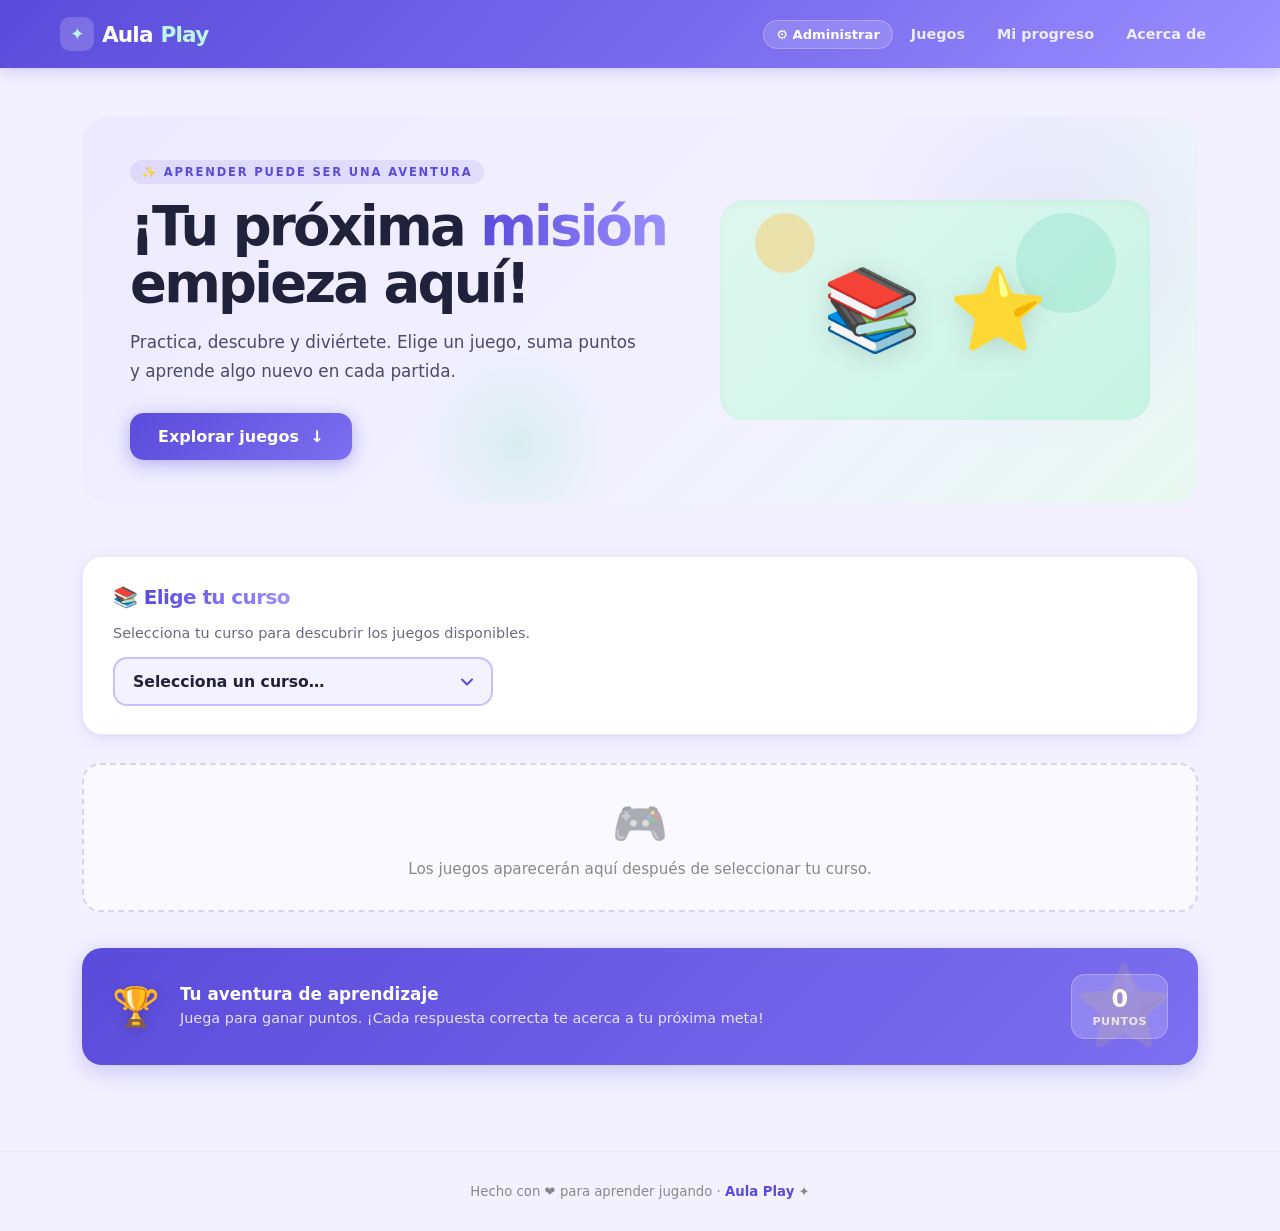
==== index.html @ d0187625 "Completar reemplazo de Kary por Aula en logotipos del encabezado" ====
﻿<!doctype html>
<html lang="es">
<head>
<meta charset="utf-8"><meta name="viewport" content="width=device-width, initial-scale=1">
<title>Aula Play — aprende jugando</title>
<style>
/* ═══════════════════════════════════════════════════════════════
   VARIABLES Y RESET
═══════════════════════════════════════════════════════════════ */
:root {
  /* Paleta principal */
  --site-primary:#5B4BDB;
  --site-primary-dark:#4538b8;
  --site-primary-light:#7c6ff0;
  --site-on-primary:#FFFFFF;
  --site-secondary:#DFF7EF;
  --site-on-secondary:#163C35;
  --site-background:#F3F1FF;
  --site-on-background:#20213A;

  /* Colores de acento por juego */
  --c-math:#FF6B6B;   --c-math-bg:#FFF0F0;
  --c-word:#FF9F43;   --c-word-bg:#FFF4E6;
  --c-memory:#26de81; --c-memory-bg:#EAFFF4;
  --c-trivia:#45AAF2; --c-trivia-bg:#EAF5FF;
  --c-synonym:#FD79A8;--c-synonym-bg:#FFF0F6;
  --c-surprise:#A29BFE;--c-surprise-bg:#F0EEFF;
  --c-match:#0AB5D5;  --c-match-bg:#E6FAFF;
  --c-vf:#FDCB6E;     --c-vf-bg:#FFFBEC;

  /* Tipografías */
  --site-font-body:Inter, ui-sans-serif, system-ui, -apple-system, BlinkMacSystemFont, "Segoe UI", sans-serif;
  --site-font-heading:Inter, ui-sans-serif, system-ui, -apple-system, BlinkMacSystemFont, "Segoe UI", sans-serif;

  /* Escalas (compatibilidad con código existente) */
  --site-heading-scale:1;
  --site-spacing-scale:1;
  --site-radius-scale:1;
  --site-decoration-opacity:1;

  /* Tokens de diseño */
  --radius-card:22px;
  --radius-btn:14px;
  --shadow-card:0 4px 20px rgba(91,75,219,.10), 0 1px 4px rgba(0,0,0,.06);
  --shadow-card-hover:0 12px 36px rgba(91,75,219,.18), 0 2px 8px rgba(0,0,0,.08);
  --transition-fast:.15s ease;
  --transition-med:.25s ease;

  color-scheme:light dark;
}

/* ── Reset mínimo ── */
*, *::before, *::after { box-sizing:border-box; }
body {
  margin:0;
  font-family:var(--site-font-body);
  background:var(--site-background);
  color:var(--site-on-background);
  -webkit-font-smoothing:antialiased;
}
#app {
  background:var(--site-background);
  color:var(--site-on-background);
  min-height:100vh;
}

/* ═══════════════════════════════════════════════════════════════
   HEADER & NAVEGACIÓN
═══════════════════════════════════════════════════════════════ */
header {
  background: linear-gradient(135deg, #5B4BDB 0%, #7c6ff0 60%, #9c8fff 100%);
  color:var(--site-on-primary);
  padding:0 max(22px, calc((100vw - 1160px) / 2));
  display:flex;
  align-items:center;
  justify-content:space-between;
  gap:16px;
  height:68px;
  position:sticky;
  top:0;
  z-index:100;
  box-shadow:0 2px 16px rgba(91,75,219,.28);
}

.logo {
  font-weight:900;
  font-size:1.35rem;
  letter-spacing:-.04em;
  display:flex;
  align-items:center;
  gap:8px;
  text-decoration:none;
  color:inherit;
}
.logo .logo-icon {
  width:34px;
  height:34px;
  background:rgba(255,255,255,.18);
  border-radius:10px;
  display:grid;
  place-items:center;
  font-size:1.1rem;
  flex-shrink:0;
}
.logo span { color:#BDF5E3; }

.nav {
  display:flex;
  align-items:center;
  gap:4px;
  font-size:.9rem;
}
.nav a {
  color:rgba(255,255,255,.85);
  text-decoration:none;
  padding:7px 14px;
  border-radius:20px;
  font-weight:600;
  transition:background var(--transition-fast), color var(--transition-fast);
  white-space:nowrap;
}
.nav a:hover {
  background:rgba(255,255,255,.18);
  color:#fff;
  text-decoration:none;
}
.nav a:first-child {
  background:rgba(255,255,255,.15);
  color:#fff;
  font-size:.82rem;
  padding:6px 12px;
  border:1px solid rgba(255,255,255,.25);
}
.nav a:first-child:hover { background:rgba(255,255,255,.28); }

/* ═══════════════════════════════════════════════════════════════
   MAIN LAYOUT
═══════════════════════════════════════════════════════════════ */
main {
  max-width:1160px;
  margin:0 auto;
  padding:48px 22px 70px;
}

/* ═══════════════════════════════════════════════════════════════
   HERO
═══════════════════════════════════════════════════════════════ */
.hero {
  display:grid;
  grid-template-columns:1.3fr 1fr;
  gap:32px;
  align-items:center;
  margin-bottom:52px;
  background: linear-gradient(135deg, #edeaff 0%, #f3f1ff 60%, #e8f9f1 100%);
  border-radius:28px;
  padding:44px 48px;
  position:relative;
  overflow:hidden;
}
/* Forma decorativa de fondo */
.hero::before {
  content:'';
  position:absolute;
  width:420px; height:420px;
  background:radial-gradient(circle, rgba(91,75,219,.09) 0%, transparent 70%);
  top:-80px; right:-60px;
  border-radius:50%;
  pointer-events:none;
}
.hero::after {
  content:'';
  position:absolute;
  width:200px; height:200px;
  background:radial-gradient(circle, rgba(38,222,129,.12) 0%, transparent 70%);
  bottom:-40px; left:30%;
  border-radius:50%;
  pointer-events:none;
}

.eyebrow {
  display:inline-flex;
  align-items:center;
  gap:6px;
  font-size:.72rem;
  text-transform:uppercase;
  letter-spacing:.16em;
  font-weight:800;
  color:var(--site-primary);
  background:rgba(91,75,219,.1);
  padding:5px 12px;
  border-radius:20px;
  margin-bottom:14px;
}

.hero h1 {
  font-family:var(--site-font-heading);
  font-size:clamp(2rem, 4.5vw, 3.4rem);
  line-height:1.05;
  letter-spacing:-.05em;
  margin:0 0 16px;
  color:var(--site-on-background);
}
.hero h1 em {
  font-style:normal;
  background:linear-gradient(90deg, #5B4BDB, #9c8fff);
  -webkit-background-clip:text;
  -webkit-text-fill-color:transparent;
  background-clip:text;
}

.hero p {
  font-size:1.05rem;
  line-height:1.7;
  max-width:520px;
  color:light-dark(#4a4b68, #c6c6d9);
  margin:0 0 28px;
}

/* Botón hero */
.hero .btn {
  display:inline-flex;
  align-items:center;
  gap:8px;
  padding:14px 28px;
  font-size:1rem;
  border-radius:var(--radius-btn);
  background:linear-gradient(135deg, #5B4BDB, #7c6ff0);
  box-shadow:0 4px 18px rgba(91,75,219,.4);
  transition:transform var(--transition-fast), box-shadow var(--transition-fast);
}
.hero .btn:hover {
  transform:translateY(-2px);
  box-shadow:0 8px 28px rgba(91,75,219,.5);
  filter:none;
}

/* Arte del hero */
.hero-art {
  background:linear-gradient(135deg, #DFF7EF 0%, #c8f5e5 100%);
  color:var(--site-on-secondary);
  border-radius:24px;
  padding:32px;
  min-height:220px;
  display:flex;
  align-items:center;
  justify-content:center;
  position:relative;
  overflow:hidden;
  box-shadow:inset 0 2px 8px rgba(0,0,0,.04);
}
.hero-art .emoji {
  font-size:5rem;
  z-index:1;
  filter:drop-shadow(0 4px 12px rgba(0,0,0,.12));
  animation:float 4s ease-in-out infinite;
}
@keyframes float {
  0%,100% { transform:translateY(0); }
  50%      { transform:translateY(-10px); }
}
.bubble {
  position:absolute;
  width:100px; height:100px;
  border-radius:50%;
  background:#9be5d0;
  opacity:.5;
  right:8%; top:6%;
  animation:pulse 6s ease-in-out infinite;
}
.bubble.two {
  width:60px; height:60px;
  left:8%; bottom:10%;
  background:#f9cb6b;
  animation-delay:2s;
}
@keyframes pulse {
  0%,100% { transform:scale(1); }
  50%      { transform:scale(1.12); }
}

/* ═══════════════════════════════════════════════════════════════
   SECCIÓN DE JUEGOS — CABECERA
═══════════════════════════════════════════════════════════════ */
.section-head {
  display:flex;
  align-items:flex-end;
  justify-content:space-between;
  gap:15px;
  margin:0 0 24px;
}
.section-head h2 {
  font-size:clamp(1.5rem, 3vw, 2rem);
  letter-spacing:-.04em;
  margin:0 0 4px;
  font-weight:900;
}
.section-head p {
  margin:0;
  color:light-dark(#686980, #c6c6d9);
  font-size:.95rem;
}

/* ═══════════════════════════════════════════════════════════════
   GRID DE TARJETAS
═══════════════════════════════════════════════════════════════ */
.cards {
  display:grid;
  grid-template-columns:repeat(4, minmax(0,1fr));
  gap:18px;
}

/* ── Tarjeta base ── */
.game-card {
  background:light-dark(#FFFFFF, #1e1e34);
  border:1.5px solid light-dark(#ede9ff, #2e2e4a);
  border-radius:var(--radius-card);
  padding:22px 20px 20px;
  display:flex;
  flex-direction:column;
  min-height:220px;
  box-shadow:var(--shadow-card);
  transition:transform var(--transition-med), box-shadow var(--transition-med), border-color var(--transition-med);
  position:relative;
  overflow:hidden;
  animation:fadeUp .4s ease both;
}
.game-card::before {
  content:'';
  position:absolute;
  top:0; left:0; right:0;
  height:4px;
  border-radius:var(--radius-card) var(--radius-card) 0 0;
  background:var(--card-accent, #5B4BDB);
  opacity:.7;
}
.game-card:hover {
  transform:translateY(-5px);
  box-shadow:var(--shadow-card-hover);
  border-color:light-dark(#c8bfff, #4a4070);
}

/* Colores de acento por juego */
[data-game-id="math"]    { --card-accent:var(--c-math); }
[data-game-id="word"]    { --card-accent:var(--c-word); }
[data-game-id="memory"]  { --card-accent:var(--c-memory); }
[data-game-id="trivia"]  { --card-accent:var(--c-trivia); }
[data-game-id="synonym"] { --card-accent:var(--c-synonym); }
[data-game-id="surprise"]{ --card-accent:var(--c-surprise); }
[data-game-id="match"]   { --card-accent:var(--c-match); }
[data-game-id="vf"]      { --card-accent:var(--c-vf); }

@keyframes fadeUp {
  from { opacity:0; transform:translateY(16px); }
  to   { opacity:1; transform:translateY(0); }
}
/* Escalonar la entrada */
.game-card:nth-child(1) { animation-delay:.05s; }
.game-card:nth-child(2) { animation-delay:.10s; }
.game-card:nth-child(3) { animation-delay:.15s; }
.game-card:nth-child(4) { animation-delay:.20s; }
.game-card:nth-child(5) { animation-delay:.25s; }
.game-card:nth-child(6) { animation-delay:.30s; }
.game-card:nth-child(7) { animation-delay:.35s; }
.game-card:nth-child(8) { animation-delay:.40s; }

/* ── Icono ── */
.game-icon {
  height:56px;
  width:56px;
  border-radius:16px;
  display:grid;
  place-items:center;
  font-size:1.8rem;
  margin-bottom:14px;
  flex-shrink:0;
  box-shadow:0 2px 8px rgba(0,0,0,.08);
}
/* Colores de fondo de iconos (compatibilidad) */
.purple  { background:#E9E5FF; }
.yellow  { background:#FFF0C8; }
.green   { background:#D9F7E9; }
.blue    { background:#DCEEFF; }
.pink    { background:#FFE1EC; }

/* ── Textos de tarjeta ── */
.game-card h3 {
  margin:0 0 8px;
  font-size:1.05rem;
  font-weight:800;
  line-height:1.2;
}
.game-card p {
  margin:0 0 18px;
  color:light-dark(#686980, #c6c6d9);
  font-size:.88rem;
  line-height:1.55;
  flex:1;
}

/* ═══════════════════════════════════════════════════════════════
   BOTONES
═══════════════════════════════════════════════════════════════ */
.btn {
  border:0;
  border-radius:var(--radius-btn);
  padding:11px 18px;
  background:var(--site-primary);
  color:#fff;
  font-weight:800;
  font-size:.88rem;
  cursor:pointer;
  font-family:inherit;
  transition:transform var(--transition-fast), box-shadow var(--transition-fast), filter var(--transition-fast);
  display:inline-flex;
  align-items:center;
  justify-content:center;
  gap:6px;
}
.btn:hover {
  filter:brightness(1.1);
  transform:translateY(-1px);
  box-shadow:0 4px 14px rgba(91,75,219,.35);
}
.btn:active {
  transform:translateY(0);
  box-shadow:none;
}
.btn.secondary {
  background:light-dark(#EFEDFF, #39364f);
  color:light-dark(#5142c8, #ddd8ff);
  box-shadow:none;
}
.btn.secondary:hover {
  background:light-dark(#e4e0ff, #44415e);
  box-shadow:0 2px 8px rgba(91,75,219,.15);
}

/* ═══════════════════════════════════════════════════════════════
   SECCIÓN DE PROGRESO
═══════════════════════════════════════════════════════════════ */
.progress {
  margin-top:36px;
  background:linear-gradient(135deg, #5B4BDB 0%, #7c6ff0 100%);
  border-radius:20px;
  padding:26px 30px;
  display:flex;
  align-items:center;
  gap:20px;
  box-shadow:0 6px 24px rgba(91,75,219,.28);
  color:#fff;
  position:relative;
  overflow:hidden;
}
.progress::after {
  content:'⭐';
  position:absolute;
  right:24px;
  font-size:5rem;
  opacity:.12;
  pointer-events:none;
  top:50%;
  transform:translateY(-50%);
}
.progress-icon {
  font-size:2.4rem;
  flex-shrink:0;
  filter:drop-shadow(0 2px 6px rgba(0,0,0,.15));
}
.progress-copy { flex:1; }
.progress h3 {
  margin:0 0 4px;
  font-size:1.05rem;
  font-weight:800;
  color:#fff;
}
.progress p {
  margin:0;
  color:rgba(255,255,255,.82);
  font-size:.9rem;
  line-height:1.5;
}
.points {
  font-weight:900;
  color:#fff;
  font-size:1.5rem;
  white-space:nowrap;
  background:rgba(255,255,255,.18);
  padding:10px 20px;
  border-radius:14px;
  border:1.5px solid rgba(255,255,255,.25);
  display:flex;
  flex-direction:column;
  align-items:center;
  gap:2px;
}
.points::after {
  content:'puntos';
  font-size:.7rem;
  font-weight:700;
  opacity:.8;
  letter-spacing:.04em;
  text-transform:uppercase;
}

/* ═══════════════════════════════════════════════════════════════
   FOOTER
═══════════════════════════════════════════════════════════════ */
footer {
  text-align:center;
  padding:32px 22px;
  color:light-dark(#888, #b6b6ca);
  font-size:.83rem;
  border-top:1px solid light-dark(#e8e5f5, #2a2a40);
  margin-top:16px;
}
footer strong {
  color:var(--site-primary);
  font-weight:800;
}

/* ═══════════════════════════════════════════════════════════════
   MODAL (sin cambios funcionales — solo ajustes visuales)
═══════════════════════════════════════════════════════════════ */
.modal {
  position:fixed;
  inset:0;
  background:rgba(23,21,44,.7);
  backdrop-filter:blur(4px);
  -webkit-backdrop-filter:blur(4px);
  display:none;
  align-items:center;
  justify-content:center;
  padding:16px;
  z-index:200;
}
.modal.open { display:flex; }

.dialog {
  background:light-dark(#fff, #1e1e34);
  color:var(--site-on-background);
  width:min(580px, 100%);
  max-height:92vh;
  overflow:auto;
  border-radius:26px;
  padding:28px;
  box-shadow:0 24px 80px rgba(0,0,0,.22);
  animation:modalIn .22s ease both;
}
@keyframes modalIn {
  from { opacity:0; transform:scale(.96) translateY(12px); }
  to   { opacity:1; transform:scale(1) translateY(0); }
}
.dialog-top {
  display:flex;
  align-items:center;
  justify-content:space-between;
  gap:12px;
  margin-bottom:4px;
}
.dialog h2 { margin:0; font-size:1.45rem; font-weight:900; }
.close {
  border:0;
  background:light-dark(#f0eff8, #38384e);
  color:inherit;
  border-radius:50%;
  width:38px; height:38px;
  font-size:1.1rem;
  cursor:pointer;
  display:grid;
  place-items:center;
  flex-shrink:0;
  transition:background var(--transition-fast);
}
.close:hover { background:light-dark(#e4e0ff, #4a4466); }

/* ── Elementos de juego dentro del modal (sin cambios funcionales) ── */
.question {
  font-size:1.15rem;
  font-weight:800;
  margin:20px 0 16px;
  line-height:1.45;
}
.answers {
  display:grid;
  grid-template-columns:1fr 1fr;
  gap:10px;
}
.answer {
  padding:14px;
  border:2px solid light-dark(#e6e4f2, #44445d);
  background:light-dark(#faf9ff, #2b2b42);
  color:inherit;
  border-radius:13px;
  cursor:pointer;
  font:inherit;
  font-weight:700;
  transition:border-color var(--transition-fast), background var(--transition-fast);
}
.answer:hover      { border-color:#7567e8; background:light-dark(#f0eeff, #323060); }
.answer.correct    { border-color:#2baf7b; background:#dcf8ec; color:#1a5e3e; }
.answer.wrong      { border-color:#df6879; background:#ffebef; color:#8b1a2a; }
.feedback          { min-height:28px; margin:14px 0; font-weight:800; }
.quiz-footer       { display:flex; align-items:center; justify-content:space-between; gap:12px; }
.memory-grid       { display:grid; grid-template-columns:repeat(4,1fr); gap:9px; margin-top:18px; }
.memory-tile       { min-height:70px; border:0; border-radius:13px; background:#e9e5ff; font-size:1.8rem; cursor:pointer; transition:transform var(--transition-fast); }
.memory-tile:hover { transform:scale(1.04); }
.memory-tile.matched { background:#d9f7e9; cursor:default; }
.word-input        { width:100%; padding:13px; border:2px solid light-dark(#e6e4f2, #44445d); border-radius:12px; font:inherit; background:light-dark(#fff, #303047); color:inherit; margin-bottom:12px; }
.small             { font-size:.84rem; color:light-dark(#77788e, #c6c6d9); }

/* ═══════════════════════════════════════════════════════════════
   RESPONSIVE
═══════════════════════════════════════════════════════════════ */
@media(max-width:1024px) {
  .cards { grid-template-columns:repeat(3, minmax(0,1fr)); }
}
@media(max-width:760px) {
  .hero { grid-template-columns:1fr; padding:32px 28px; gap:24px; }
  .hero::before, .hero::after { display:none; }
  .hero-art { min-height:160px; }
  .hero-art .emoji { font-size:3.8rem; }
  .cards { grid-template-columns:repeat(2, minmax(0,1fr)); gap:14px; }
  .nav { gap:2px; }
  .progress { align-items:flex-start; flex-wrap:wrap; }
  .points { width:100%; text-align:center; }
}
@media(max-width:540px) {
  main { padding:28px 16px 50px; }
  header { height:58px; }
  .hero { padding:24px 20px; border-radius:20px; }
  .hero h1 { font-size:1.7rem; }
  .cards { grid-template-columns:1fr 1fr; gap:12px; }
  .game-card { min-height:200px; padding:18px 16px 16px; }
  .nav a:nth-child(2) { display:none; }
  .progress { padding:20px; }
}
@media(max-width:360px) {
  .cards { grid-template-columns:1fr; }
  .memory-tile { min-height:58px; }
}

/* ═══════════════════════════════════════════════════════════════
   MODO OSCURO
═══════════════════════════════════════════════════════════════ */
@media(prefers-color-scheme:dark) {
  :root { --site-background:#131325; --site-on-background:#e8e8f5; }
  body  { background:#131325; }
  .hero { background:linear-gradient(135deg, #1e1b3a 0%, #1a1a30 60%, #141f28 100%); }
  .hero-art { background:linear-gradient(135deg, #1a3a2e 0%, #122a22 100%); color:#e3fff5; }
  .bubble   { background:#357c69; }
  .bubble.two { background:#98762c; }
  .progress { background:linear-gradient(135deg, #4538b8 0%, #5B4BDB 100%); }
  .game-card { background:#1e1e34; border-color:#2a2a44; }
  .nav a:first-child { border-color:rgba(255,255,255,.2); }
}

/* ═══════════════════════════════════════════════════════════════
   MEMORIA CONCEPTUAL (sin cambios funcionales)
═══════════════════════════════════════════════════════════════ */
.concept-grid{display:grid;grid-template-columns:repeat(auto-fill,minmax(140px,1fr));gap:10px;margin-top:14px}
.concept-tile{min-height:80px;border:2px solid light-dark(#e6e4f2,#44445d);border-radius:13px;background:light-dark(#f4f2ff,#2b2b42);color:inherit;cursor:pointer;font:inherit;font-size:.82rem;font-weight:700;line-height:1.35;padding:10px;display:flex;align-items:center;justify-content:center;text-align:center;transition:border-color .15s,background .15s;word-break:break-word}
.concept-tile:hover:not(:disabled){border-color:#7567e8;background:light-dark(#eceaff,#34345a)}
.concept-tile.face-down{background:light-dark(#5B4BDB,#4438c2);color:#fff;border-color:transparent;font-size:1.4rem}
.concept-tile.selected{border-color:#5B4BDB;background:light-dark(#e9e5ff,#3c3775)}
.concept-tile.matched{border-color:#2baf7b;background:light-dark(#dcf8ec,#1a4535);cursor:default;opacity:.85}
.concept-tile.wrong-flash{border-color:#df6879;background:light-dark(#ffebef,#4a1e26)}
.concept-meta{display:flex;justify-content:space-between;align-items:center;gap:12px;margin-bottom:10px;flex-wrap:wrap}
.concept-meta .small{margin:0}

/* ═══════════════════════════════════════════════════════════════
   MATCH: IMAGEN Y CONCEPTO (sin cambios funcionales)
═══════════════════════════════════════════════════════════════ */
.match-layout{display:grid;grid-template-columns:1fr 1fr;gap:14px;margin-top:12px}
.match-col-title{font-size:.78rem;text-transform:uppercase;letter-spacing:.1em;font-weight:800;color:#6758d9;margin:0 0 8px}
.match-col{display:flex;flex-direction:column;gap:10px}
.match-img-btn{border:2px solid light-dark(#e6e4f2,#44445d);border-radius:13px;background:light-dark(#faf9ff,#2b2b42);cursor:pointer;padding:6px;overflow:hidden;transition:border-color .15s,box-shadow .15s;position:relative}
.match-img-btn img{width:100%;height:110px;object-fit:cover;border-radius:8px;display:block}
.match-img-btn:hover:not(:disabled){border-color:#7567e8;box-shadow:0 0 0 3px #7567e822}
.match-img-btn.mi-selected{border-color:#5B4BDB;box-shadow:0 0 0 3px #5B4BDB33;background:light-dark(#ebe8ff,#2e2a50)}
.match-img-btn.mi-matched{border-color:#2baf7b;background:light-dark(#dcf8ec,#1a4535);cursor:default}
.match-img-btn.mi-wrong{border-color:#df6879;background:light-dark(#ffebef,#4a1e26)}
.match-img-btn .match-img-label{font-size:.72rem;font-weight:700;text-align:center;padding:4px 2px 2px;color:light-dark(#5142c8,#ddd8ff);display:none}
.match-img-btn.mi-matched .match-img-label{display:block;color:#1a7a4a}
.match-concept-btn{border:2px solid light-dark(#e6e4f2,#44445d);border-radius:13px;background:light-dark(#faf9ff,#2b2b42);color:inherit;cursor:pointer;padding:12px 14px;font:inherit;font-size:.88rem;font-weight:700;line-height:1.4;text-align:left;word-break:break-word;transition:border-color .15s,box-shadow .15s;min-height:54px}
.match-concept-btn:hover:not(:disabled){border-color:#7567e8;box-shadow:0 0 0 3px #7567e822}
.match-concept-btn.mc-selected{border-color:#5B4BDB;box-shadow:0 0 0 3px #5B4BDB33;background:light-dark(#ebe8ff,#2e2a50)}
.match-concept-btn.mc-matched{border-color:#2baf7b;background:light-dark(#dcf8ec,#1a4535);cursor:default;color:light-dark(#1a7a4a,#6effc8)}
.match-concept-btn.mc-wrong{border-color:#df6879;background:light-dark(#ffebef,#4a1e26)}
.match-img-error{width:100%;height:110px;border-radius:8px;background:light-dark(#f0eff8,#38384e);display:flex;align-items:center;justify-content:center;font-size:.8rem;color:light-dark(#77788e,#c6c6d9);text-align:center;padding:8px}
@media(max-width:480px){.match-layout{grid-template-columns:1fr}.match-img-btn img,.match-img-error{height:90px}}

/* ═══════════════════════════════════════════════════════════════
   SELECTOR DE CURSO + VISIBILIDAD DE JUEGOS
═══════════════════════════════════════════════════════════════ */

/* El área de juegos empieza oculta */
#games-area {
  display:none;
}
#games-area.visible {
  display:grid;
  animation:fadeUp .35s ease both;
}

/* Bloque del selector de curso */
.course-selector-wrap {
  background:light-dark(#fff, #1e1e34);
  border:1.5px solid light-dark(#ede9ff, #2e2e4a);
  border-radius:20px;
  padding:28px 30px;
  margin-bottom:28px;
  box-shadow:var(--shadow-card);
  display:flex;
  flex-direction:column;
  gap:16px;
}
.course-selector-label {
  font-size:1.25rem;
  font-weight:900;
  letter-spacing:-.03em;
  color:var(--site-on-background);
  margin:0;
}
.course-selector-label span {
  display:inline-block;
  background:linear-gradient(90deg, #5B4BDB, #9c8fff);
  -webkit-background-clip:text;
  -webkit-text-fill-color:transparent;
  background-clip:text;
}
.course-selector-hint {
  font-size:.9rem;
  color:light-dark(#686980, #c6c6d9);
  margin:0;
}

/* El combobox */
.course-select {
  appearance:none;
  -webkit-appearance:none;
  width:100%;
  max-width:380px;
  padding:13px 44px 13px 18px;
  font:inherit;
  font-size:.98rem;
  font-weight:700;
  color:var(--site-on-background);
  background:light-dark(#f4f2ff, #2b2b42)
    url("data:image/svg+xml,%3Csvg xmlns='http://www.w3.org/2000/svg' width='20' height='20' viewBox='0 0 24 24' fill='none' stroke='%235B4BDB' stroke-width='2.5' stroke-linecap='round' stroke-linejoin='round'%3E%3Cpolyline points='6 9 12 15 18 9'/%3E%3C/svg%3E")
    no-repeat right 14px center;
  border:2px solid light-dark(#c8bfff, #44445d);
  border-radius:14px;
  cursor:pointer;
  transition:border-color .15s, box-shadow .15s;
  outline:none;
}
.course-select:hover {
  border-color:#7c6ff0;
}
.course-select:focus {
  border-color:#5B4BDB;
  box-shadow:0 0 0 3px rgba(91,75,219,.18);
}

/* Placeholder "sin curso" */
#games-placeholder {
  text-align:center;
  padding:32px 20px;
  color:light-dark(#888, #888);
  font-size:.95rem;
  border:2px dashed light-dark(#d8d4f0, #3a3a5a);
  border-radius:18px;
  background:light-dark(#faf9ff, #1a1a2e);
}
#games-placeholder .ph-icon {
  font-size:2.8rem;
  display:block;
  margin-bottom:10px;
  opacity:.5;
}

@media(max-width:540px) {
  .course-selector-wrap { padding:20px 18px; }
  .course-select { max-width:100%; font-size:.93rem; }
}
.vf-course-grid{display:grid;grid-template-columns:repeat(auto-fill,minmax(160px,1fr));gap:10px;margin-top:14px}
.vf-course-btn{border:2px solid light-dark(#e6e4f2,#44445d);border-radius:13px;background:light-dark(#faf9ff,#2b2b42);color:inherit;cursor:pointer;padding:14px 10px;font:inherit;font-size:.88rem;font-weight:700;text-align:center;transition:border-color .15s,background .15s}
.vf-course-btn:hover{border-color:#7567e8;background:light-dark(#eceaff,#34345a)}
.vf-course-num{font-size:1.5rem;display:block;margin-bottom:4px}
.vf-afirmacion{font-size:1.1rem;font-weight:800;margin:18px 0 20px;line-height:1.45;padding:16px;background:light-dark(#f4f2ff,#2b2b42);border-radius:13px;border-left:4px solid #5B4BDB}
.vf-btns{display:grid;grid-template-columns:1fr 1fr;gap:12px;margin-bottom:4px}
.vf-btn{padding:16px;border:2px solid transparent;border-radius:13px;cursor:pointer;font:inherit;font-size:1rem;font-weight:800;transition:all .15s}
.vf-btn-v{background:light-dark(#d9f7e9,#1a4535);color:light-dark(#1a7a4a,#6effc8);border-color:light-dark(#9be5c8,#2baf7b)}
.vf-btn-v:hover:not(:disabled){background:#2baf7b;color:#fff;border-color:#2baf7b}
.vf-btn-f{background:light-dark(#ffebef,#4a1e26);color:light-dark(#a5334d,#ff8fa3);border-color:light-dark(#f5c2cc,#df6879)}
.vf-btn-f:hover:not(:disabled){background:#df6879;color:#fff;border-color:#df6879}
.vf-btn.vf-chosen-correct{background:#2baf7b;color:#fff;border-color:#2baf7b}
.vf-btn.vf-chosen-wrong{background:#df6879;color:#fff;border-color:#df6879}
.vf-btn.vf-show-correct{background:#2baf7b;color:#fff;border-color:#2baf7b;opacity:.7}
.vf-explain{margin-top:10px;padding:12px 14px;background:light-dark(#f4f2ff,#2b2b42);border-radius:11px;font-size:.88rem;line-height:1.5;display:none}
.vf-meta{display:flex;justify-content:space-between;align-items:center;flex-wrap:wrap;gap:8px;margin-bottom:12px}
.vf-result-row{display:flex;justify-content:space-between;padding:8px 0;border-bottom:1px solid light-dark(#e6e4f2,#44445d);font-size:.93rem}
.vf-result-row:last-child{border-bottom:none;font-weight:800}
@media(max-width:400px){.vf-course-grid{grid-template-columns:1fr 1fr}.vf-btns{grid-template-columns:1fr}}
</style>
</head>
<body><div id="app">
<header>
  <a class="logo" href="#">
    <span class="logo-icon">✦</span>
    Aula<span>Play</span>
  </a>
  <nav class="nav">
    <a href="admin.html">⚙️ Administrar</a>
    <a href="#juegos">Juegos</a>
    <a href="#progreso">Mi progreso</a>
    <a href="#acerca">Acerca de</a>
  </nav>
</header>
<main>
<section class="hero">
  <div>
    <div class="eyebrow">✨ Aprender puede ser una aventura</div>
    <h1>¡Tu próxima <em>misión</em><br>empieza aquí!</h1>
    <p>Practica, descubre y diviértete. Elige un juego, suma puntos y aprende algo nuevo en cada partida.</p>
    <a href="#juegos"><button class="btn">Explorar juegos &nbsp;↓</button></a>
  </div>
  <div class="hero-art" aria-label="Ilustración de una estrella y un libro">
    <div class="bubble"></div>
    <div class="bubble two"></div>
    <div class="emoji">📚 ⭐</div>
  </div>
</section>
<section id="juegos">
  <!-- ── Selector de curso ── -->
  <div class="course-selector-wrap">
    <p class="course-selector-label">📚 <span>Elige tu curso</span></p>
    <p class="course-selector-hint">Selecciona tu curso para descubrir los juegos disponibles.</p>
    <select class="course-select" id="courseSelect"
            aria-label="Selecciona tu curso"
            onchange="selectCourse(this.value, this.options[this.selectedIndex].text)">
      <option value="">Selecciona un curso…</option>
      <option value="1">1.º básico</option>
      <option value="2">2.º básico</option>
      <option value="3">3.º básico</option>
      <option value="4">4.º básico</option>
      <option value="5">5.º básico</option>
      <option value="6">6.º básico</option>
      <option value="7">7.º básico</option>
      <option value="8">8.º básico</option>
    </select>
  </div>

  <!-- ── Cabecera dinámica (oculta hasta seleccionar) ── -->
  <div class="section-head" id="games-section-head" style="display:none">
    <div>
      <h2 id="games-title">🎮 Elige tu juego</h2>
      <p id="games-subtitle">Pequeños retos para grandes ideas.</p>
    </div>
  </div>

  <!-- ── Placeholder visible antes de seleccionar ── -->
  <div id="games-placeholder" aria-live="polite">
    <span class="ph-icon">🎮</span>
    Los juegos aparecerán aquí después de seleccionar tu curso.
  </div>

  <!-- ── Grid de juegos (oculto hasta seleccionar) ── -->
  <div class="cards" id="games-area">
<article class="game-card" data-game-id="math"><div class="game-icon purple">➗</div><h3>Reto matemático</h3><p>Resuelve operaciones y pon a prueba tu rapidez mental.</p><button class="btn" onclick="startMath()">Jugar ahora</button></article>
<article class="game-card" data-game-id="word"><div class="game-icon yellow">🔤</div><h3>Palabra misteriosa</h3><p>Descubre la palabra usando una pista. ¡Cada letra cuenta!</p><button class="btn" onclick="startWord()">Jugar ahora</button></article>
<article class="game-card" data-game-id="memory"><div class="game-icon green">🧠</div><h3>Memoria Conceptual</h3><p>Asocia cada concepto con su respuesta y entrena tu memoria.</p><button class="btn" onclick="startMemory()">Jugar ahora</button></article>
<article class="game-card" data-game-id="trivia"><div class="game-icon blue">🌎</div><h3>Alternativas</h3><p>Elige la respuesta correcta entre cuatro opciones. ¡Pon a prueba tu conocimiento!</p><button class="btn" onclick="startTrivia()">Jugar ahora</button></article>
<article class="game-card" data-game-id="synonym"><div class="game-icon pink">📖</div><h3>Sinónimos exprés</h3><p>Amplía tu vocabulario eligiendo palabras con significado parecido.</p><button class="btn" onclick="startSynonym()">Jugar ahora</button></article>
<article class="game-card" data-game-id="surprise"><div class="game-icon purple">🎯</div><h3>Desafío sorpresa</h3><p>Una pregunta al azar para comprobar lo que sabes.</p><button class="btn" onclick="startSurprise()">¡Sorpréndeme!</button></article>
<article class="game-card" data-game-id="match"><div class="game-icon blue">🖼️</div><h3>Match: Imagen y concepto</h3><p>Relaciona cada imagen con su concepto. ¡Pon a prueba tu memoria visual!</p><button class="btn" onclick="startMatch()">Jugar ahora</button></article>
<article class="game-card" data-game-id="vf"><div class="game-icon yellow">✅</div><h3>Verdadero o falso</h3><p>Lee una afirmación y decide si es verdadera o falsa. ¡Elige tu curso!</p><button class="btn" onclick="startVF()">Jugar ahora</button></article>
</div></section>
<section class="progress" id="progreso">
  <div class="progress-icon">🏆</div>
  <div class="progress-copy">
    <h3>Tu aventura de aprendizaje</h3>
    <p>Juega para ganar puntos. ¡Cada respuesta correcta te acerca a tu próxima meta!</p>
  </div>
  <div class="points"><span id="score">0</span></div>
</section>
</main>
<footer id="acerca">
  Hecho con ❤️ para aprender jugando · <strong>Aula Play</strong> ✦
</footer>
</div>
<div class="modal" id="modal" role="dialog" aria-modal="true" aria-labelledby="modalTitle"><div class="dialog"><div class="dialog-top"><h2 id="modalTitle">¡Vamos a jugar!</h2><button class="close" onclick="closeGame()" aria-label="Cerrar">×</button></div><div id="gameContent"></div></div></div>
<script>
let points=0, current=null, questionIndex=0, correctCount=0, wordSecret='', wordHint='';
const $=id=>document.getElementById(id);
function show(title,html){$('modalTitle').textContent=title;$('gameContent').innerHTML=html;$('modal').classList.add('open')}
function closeGame(){$('modal').classList.remove('open')}
$('modal').addEventListener('click',e=>{if(e.target===$('modal'))closeGame()});document.addEventListener('keydown',e=>{if(e.key==='Escape')closeGame()});
function addPoints(n){points+=n;$('score').textContent=points}
function startMath(){current='math';questionIndex=0;correctCount=0;nextMath()}
function nextMath(){let a,b,op,ans;const level=Math.floor(questionIndex/3);op=['+','−','×'][Math.min(2,level)];if(op==='+'){a=rand(2,30);b=rand(2,30);ans=a+b}else if(op==='−'){a=rand(10,40);b=rand(1,a);ans=a-b}else{a=rand(2,12);b=rand(2,10);ans=a*b}const choices=new Set([ans]);while(choices.size<4)choices.add(ans+rand(-12,12));let opts=[...choices].sort(()=>Math.random()-.5);show('Reto matemático',`<div class="small">Pregunta ${questionIndex+1} de 5 · ${correctCount} correctas</div><div class="question">¿Cuánto es ${a} ${op} ${b}?</div><div class="answers">${opts.map(v=>`<button class="answer" onclick="mathAnswer(this,${v},${ans})">${v}</button>`).join('')}</div><div class="feedback" id="feedback"></div><div class="quiz-footer"><span class="small">+10 puntos por acierto</span><button class="btn" id="next" style="display:none" onclick="advanceMath()">${questionIndex===4?'Ver resultado':'Siguiente →'}</button></div>`)}
function mathAnswer(el,v,ans){if($('next').style.display!=='none')return;document.querySelectorAll('.answer').forEach(x=>x.disabled=true);if(v===ans){el.classList.add('correct');$('feedback').textContent='¡Muy bien! +10 puntos';addPoints(10);correctCount++}else{el.classList.add('wrong');$('feedback').textContent='¡Buen intento! La respuesta era '+ans+'.';document.querySelectorAll('.answer').forEach(x=>{if(Number(x.textContent)===ans)x.classList.add('correct')})}$('next').style.display='inline-block'}
function advanceMath(){questionIndex++;if(questionIndex>=5){show('¡Reto terminado!',`<div class="question">${correctCount>=4?'🌟 ¡Excelente trabajo!':correctCount>=2?'👝 ¡Vas progresando!':'💪 ¡Sigue practicando!'}</div><p>Acertaste ${correctCount} de 5 preguntas y ganaste ${correctCount*10} puntos en esta partida.</p><button class="btn" onclick="startMath()">Jugar otra vez</button>`)}else nextMath()}
const words=[{w:'PLANETA',h:'Cuerpo celeste que gira alrededor de una estrella.'},{w:'BIBLIOTECA',h:'Lugar donde puedes encontrar muchos libros.'},{w:'MARIPOSA',h:'Insecto con alas coloridas.'},{w:'CUADERNO',h:'Sirve para escribir apuntes y hacer tareas.'},{w:'VOLCAN',h:'Montaña que puede expulsar lava.'},{w:'AMISTAD',h:'Vínculo de cariño y confianza entre personas.'}];
function startWord(){current='word';let item=words[rand(0,words.length-1)];wordSecret=item.w;wordHint=item.h;let scrambled=wordSecret.split('').sort(()=>Math.random()-.5).join(' · ');show('Palabra misteriosa',`<div class="small">Ordena las letras en tu mente</div><div class="question" style="letter-spacing:.15em">${scrambled}</div><p><b>Pista:</b> ${wordHint}</p><input class="word-input" id="wordInput" placeholder="Escribe tu respuesta" autocomplete="off" maxlength="16"><div class="feedback" id="feedback"></div><button class="btn" onclick="checkWord()">Comprobar</button> <button class="btn secondary" onclick="showHint()">Ver una pista extra</button>`);$('wordInput').focus()}
function showHint(){$('feedback').textContent='Empieza con «'+wordSecret[0]+'» y tiene '+wordSecret.length+' letras.'}
function checkWord(){let v=$('wordInput').value.toUpperCase().normalize('NFD').replace(/[\u0300-\u036f]/g,'').trim();if(v===wordSecret){$('feedback').textContent='¡Correcto! +15 puntos 🎉';addPoints(15)}else $('feedback').textContent='Todavía no. ¡Prueba otra vez!';}
// ── Alternativas (preguntas con opciones desde alternativas.json) ─
let alt = {
  bank:         [],       // todas las preguntas válidas cargadas del JSON
  round:        [],       // preguntas de la partida actual (5 barajadas)
  index:        0,        // pregunta activa
  correctCount: 0,
  answered:     false,    // bloqueo: ya respondió esta pregunta
  pointsAwarded: new Set() // ids de preguntas ya premiadas
};
const ALT_PER_ROUND = 5;

function startTrivia() {
  current = 'trivia';
  if (alt.bank.length === 0) {
    loadAlternativas().then(() => initTriviaRound());
  } else {
    initTriviaRound();
  }
}

async function loadAlternativas() {
  try {
    const res = await fetch('alternativas.json');
    if (!res.ok) throw new Error(`HTTP ${res.status}`);
    const data = await res.json();
    if (!Array.isArray(data) || data.length === 0) throw new Error('El archivo está vacío o su formato es incorrecto.');

    const valid = data.filter(q => {
      if (!q || typeof q.pregunta !== 'string' || !q.pregunta.trim()) return false;
      if (!Array.isArray(q.alternativas) || q.alternativas.length !== 4) return false;
      if (q.alternativas.some(a => typeof a !== 'string' || !a.trim())) return false;
      if (typeof q.respuestaCorrecta !== 'number') return false;
      if (q.respuestaCorrecta < 0 || q.respuestaCorrecta > 3) return false;
      return true;
    });

    if (valid.length === 0) throw new Error('No hay preguntas válidas en alternativas.json.');
    alt.bank = valid;
  } catch (err) {
    show('Alternativas', `
      <div class="feedback" style="color:#df6879;margin-bottom:10px">⚠️ No se pudo cargar alternativas.json: ${err.message}</div>
      <p class="small">Asegúrate de ejecutar la página desde un servidor web (no con file://).</p>
      <button class="btn secondary" onclick="startTrivia()">Reintentar</button>`);
    alt.bank = [];
  }
}

function initTriviaRound() {
  if (alt.bank.length === 0) return;

  // Barajar el banco y tomar los primeros ALT_PER_ROUND
  const shuffled = [...alt.bank].sort(() => Math.random() - .5);
  const selected = shuffled.slice(0, Math.min(ALT_PER_ROUND, shuffled.length));

  // Para cada pregunta, barajar las alternativas manteniendo el índice correcto
  alt.round = selected.map(q => {
    const indexed = q.alternativas.map((text, i) => ({ text, isCorrect: i === q.respuestaCorrecta }));
    indexed.sort(() => Math.random() - .5);
    const newCorrect = indexed.findIndex(a => a.isCorrect);
    return {
      id:              q.id ?? q.pregunta, // usar id si existe, si no la pregunta como clave
      pregunta:        q.pregunta.trim(),
      alternativas:    indexed.map(a => a.text),
      respuestaCorrecta: newCorrect,
      explicacion:     typeof q.explicacion === 'string' ? q.explicacion.trim() : ''
    };
  });

  alt.index        = 0;
  alt.correctCount = 0;
  alt.answered     = false;
  alt.pointsAwarded = new Set();

  nextTrivia();
}

function nextTrivia() {
  alt.answered = false;
  const q     = alt.round[alt.index];
  const total = alt.round.length;
  const isLast = alt.index === total - 1;

  show('Alternativas', `
    <div class="small" style="margin-bottom:4px">Pregunta ${alt.index + 1} de ${total} · ${alt.correctCount} correctas</div>
    <div class="question">${escHtml(q.pregunta)}</div>
    <div class="answers">
      ${q.alternativas.map((opt, i) =>
        `<button class="answer" id="alt-opt-${i}" onclick="triviaAnswer(this, ${i})">${escHtml(opt)}</button>`
      ).join('')}
    </div>
    <div class="feedback" id="alt-feedback"></div>
    <div id="alt-explain" class="small" style="margin-top:6px;display:none"></div>
    <div class="quiz-footer" style="margin-top:14px">
      <span class="small">+10 puntos por acierto</span>
      <button class="btn" id="alt-next" style="display:none" onclick="advanceTrivia()">
        ${isLast ? 'Ver resultado' : 'Siguiente →'}
      </button>
    </div>`);
}

function triviaAnswer(el, chosen) {
  if (alt.answered) return;               // ya respondió esta pregunta
  alt.answered = true;

  const q       = alt.round[alt.index];
  const correct = q.respuestaCorrecta;

  // Deshabilitar todas las opciones
  for (let i = 0; i < 4; i++) {
    const btn = $(`alt-opt-${i}`);
    if (btn) btn.disabled = true;
  }

  const fb      = $('alt-feedback');
  const explain = $('alt-explain');

  if (chosen === correct) {
    el.classList.add('correct');
    if (fb) fb.textContent = '✅ ¡Respuesta correcta! +10 puntos';
    // Evitar doble puntuación si se reinicia mientras la modal sigue abierta
    const qKey = q.id ?? q.pregunta;
    if (!alt.pointsAwarded.has(qKey)) {
      alt.pointsAwarded.add(qKey);
      addPoints(10);
      alt.correctCount++;
    }
  } else {
    el.classList.add('wrong');
    const correctBtn = $(`alt-opt-${correct}`);
    if (correctBtn) correctBtn.classList.add('correct');
    if (fb) fb.textContent = '❌ Incorrecto. La respuesta correcta está marcada en verde.';
  }

  // Mostrar explicación si existe
  if (q.explicacion && explain) {
    explain.textContent = '💡 ' + q.explicacion;
    explain.style.display = 'block';
  }

  const nextBtn = $('alt-next');
  if (nextBtn) nextBtn.style.display = 'inline-block';
}

function advanceTrivia() {
  alt.index++;
  if (alt.index >= alt.round.length) {
    const total   = alt.round.length;
    const correct = alt.correctCount;
    const emoji   = correct >= total * .8 ? '🌟' : correct >= total * .5 ? '👍' : '💪';
    show('¡Alternativas!', `
      <div class="question">${emoji} ${correct >= total * .8 ? '¡Excelente trabajo!' : correct >= total * .5 ? '¡Buen intento!' : '¡Sigue practicando!'}</div>
      <p>Respondiste <b>${correct} de ${total}</b> preguntas correctamente.</p>
      <p>Puntos ganados esta partida: <b>${correct * 10}</b></p>
      <button class="btn" onclick="initTriviaRound()">Jugar de nuevo</button>`);
  } else {
    nextTrivia();
  }
}
// ── Fin Alternativas ──────────────────────────────────────────────
const synonyms=[{w:'ALEGRE',a:['Contento','Enfadado','Cansado','Silencioso'],c:0},{w:'RÝPIDO',a:['Lento','Veloz','Pequeño','Suave'],c:1},{w:'ENORME',a:['Gigante','Delgado','Breve','Débil'],c:0},{w:'COMENZAR',a:['Terminar','Parar','Iniciar','Olvidar'],c:2},{w:'HERMOSO',a:['Bonito','Oscuro','Lejano','Difícil'],c:0}];
function startSynonym(){current='syn';questionIndex=0;correctCount=0;synonyms.sort(()=>Math.random()-.5);nextSynonym()}
function nextSynonym(){let q=synonyms[questionIndex%5];show('Sinónimos exprés',`<div class="small">Pregunta ${questionIndex+1} de 5</div><div class="question">¿Qué palabra significa algo parecido a «${q.w.toLowerCase()}»?</div><div class="answers">${q.a.map((v,i)=>`<button class="answer" onclick="synAnswer(this,${i},${q.c})">${v}</button>`).join('')}</div><div class="feedback" id="feedback"></div><div class="quiz-footer"><span class="small">+10 puntos por acierto</span><button class="btn" id="next" style="display:none" onclick="advanceSyn()">${questionIndex===4?'Terminar':'Siguiente →'}</button></div>`)}
function synAnswer(el,v,c){if($('next').style.display!=='none')return;document.querySelectorAll('.answer').forEach(x=>x.disabled=true);if(v===c){el.classList.add('correct');$('feedback').textContent='¡Exacto! +10 puntos';addPoints(10);correctCount++}else{el.classList.add('wrong');document.querySelectorAll('.answer')[c].classList.add('correct');$('feedback').textContent='¡Buen intento!'}$('next').style.display='inline-block'}
function advanceSyn(){questionIndex++;if(questionIndex>=5)show('¡Buen trabajo!',`<div class="question">Acertaste ${correctCount} de 5 palabras. 📖</div><button class="btn" onclick="startSynonym()">Practicar de nuevo</button>`);else nextSynonym()}
// ── Memoria Conceptual ────────────────────────────────────────────
// Estado del juego
let mc = {
  pairs: [],          // [{concepto, respuesta, id}] cargadas desde JSON
  tiles: [],          // orden barajado de todas las fichas en pantalla
  flipped: [],        // índices de fichas volteadas (máx. 2)
  matched: new Set(), // ids de pares ya resueltos
  lock: false,        // bloqueo mientras se anima el volteo fallido
  moves: 0,
  pointsAwarded: new Set() // ids de pares ya premiados (evita doble puntuación)
};

function startMemory() {
  current = 'memory';
  // Seleccionar hasta 6 pares aleatorios del JSON para no saturar la pantalla
  const MAX_PAIRS = 6;
  if (!mc.pairs || mc.pairs.length === 0) {
    // Primera vez: cargar JSON
    loadConceptos().then(() => initMemoryRound(MAX_PAIRS));
  } else {
    initMemoryRound(MAX_PAIRS);
  }
}

async function loadConceptos() {
  try {
    const res = await fetch('conceptos.json');
    if (!res.ok) throw new Error(`HTTP ${res.status}`);
    const data = await res.json();
    if (!Array.isArray(data) || data.length === 0) throw new Error('Datos vacíos o formato incorrecto.');
    // Validar cada elemento
    const valid = data.filter(d => d && typeof d.concepto === 'string' && d.concepto.trim() &&
                                       typeof d.respuesta === 'string' && d.respuesta.trim());
    if (valid.length === 0) throw new Error('Ninguna entrada válida en conceptos.json.');
    mc.pairs = valid.map((d, i) => ({ concepto: d.concepto.trim(), respuesta: d.respuesta.trim(), id: i }));
  } catch (err) {
    show('Memoria Conceptual', `<div class="feedback" style="color:#df6879">⚠️ No se pudo cargar conceptos.json: ${err.message}</div>
      <p class="small">Asegúrate de ejecutar la página desde un servidor web (no directamente con file://).</p>
      <button class="btn secondary" onclick="startMemory()">Reintentar</button>`);
    mc.pairs = [];
  }
}

function initMemoryRound(maxPairs) {
  if (!mc.pairs || mc.pairs.length === 0) return;

  // Barajar y tomar los primeros maxPairs pares
  const shuffledPairs = [...mc.pairs].sort(() => Math.random() - .5).slice(0, maxPairs);

  // Crear dos fichas por par: una con el concepto, otra con la respuesta
  const tiles = [];
  shuffledPairs.forEach(p => {
    tiles.push({ text: p.concepto,  pairId: p.id, role: 'concepto'  });
    tiles.push({ text: p.respuesta, pairId: p.id, role: 'respuesta' });
  });

  // Barajar las fichas
  tiles.sort(() => Math.random() - .5);

  mc.tiles          = tiles;
  mc.flipped        = [];
  mc.matched        = new Set();
  mc.lock           = false;
  mc.moves          = 0;
  mc.pointsAwarded  = new Set();

  renderMemory();
}

function renderMemory() {
  const total  = mc.tiles.length / 2;         // total de pares
  const found  = mc.matched.size;             // pares encontrados
  const remain = total - found;

  show('Memoria Conceptual', `
    <div class="concept-meta">
      <span class="small">Parejas encontradas: <b>${found}/${total}</b> · Pendientes: <b>${remain}</b></span>
      <span class="small">Movimientos: <b id="mc-moves">${mc.moves}</b></span>
    </div>
    <div class="concept-grid" id="mc-grid">
      ${mc.tiles.map((t, i) => {
        const isMatched  = mc.matched.has(t.pairId);
        const isFlipped  = mc.flipped.includes(i);
        const faceDown   = !isMatched && !isFlipped;
        let cls = 'concept-tile';
        if (isMatched)       cls += ' matched';
        else if (isFlipped)  cls += ' selected';
        else                 cls += ' face-down';
        return `<button class="${cls}" id="mct-${i}" onclick="flipConceptTile(${i})" ${isMatched ? 'disabled' : ''}>${faceDown ? '?' : escHtml(t.text)}</button>`;
      }).join('')}
    </div>
    <div class="feedback" id="mc-feedback" style="margin-top:12px"></div>
    <div style="margin-top:14px">
      <button class="btn secondary" onclick="initMemoryRound(6)">Nueva partida</button>
    </div>`);
}

function flipConceptTile(i) {
  if (mc.lock) return;
  if (mc.flipped.includes(i)) return;         // misma ficha dos veces
  if (mc.matched.has(mc.tiles[i].pairId)) return; // ya resuelta

  mc.flipped.push(i);
  const btn = $('mct-' + i);
  btn.classList.remove('face-down');
  btn.classList.add('selected');
  btn.textContent = mc.tiles[i].text;

  if (mc.flipped.length < 2) return;          // esperar segunda ficha

  // Dos fichas volteadas: evaluar
  mc.moves++;
  const movEl = $('mc-moves');
  if (movEl) movEl.textContent = mc.moves;

  const [a, b]  = mc.flipped;
  const tileA   = mc.tiles[a];
  const tileB   = mc.tiles[b];
  const isMatch = tileA.pairId === tileB.pairId && tileA.role !== tileB.role;

  if (isMatch) {
    mc.matched.add(tileA.pairId);
    [$('mct-' + a), $('mct-' + b)].forEach(el => {
      if (!el) return;
      el.classList.remove('selected');
      el.classList.add('matched');
      el.disabled = true;
    });
    mc.flipped = [];

    // Puntuar solo una vez por par
    if (!mc.pointsAwarded.has(tileA.pairId)) {
      mc.pointsAwarded.add(tileA.pairId);
      addPoints(10);
    }

    const fb = $('mc-feedback');
    if (fb) fb.textContent = '✅ ¡Pareja correcta! +10 puntos';

    // Actualizar contador en la meta
    const metaEl = document.querySelector('#mc-grid')?.previousElementSibling?.querySelector('b');

    // Verificar si terminó la ronda
    if (mc.matched.size === mc.tiles.length / 2) {
      const bonus = mc.moves <= mc.tiles.length ? 20 : 0;
      if (bonus > 0) addPoints(bonus);
      show('¡Memoria Conceptual!', `
        <div class="question">🎉 ¡Completaste todas las parejas!</div>
        <p>Movimientos: <b>${mc.moves}</b> · Parejas: <b>${mc.matched.size}</b></p>
        ${bonus > 0 ? `<p>🌟 ¡Bono de eficiencia! +${bonus} puntos extra</p>` : ''}
        <p>Total ganado esta partida: <b>${mc.matched.size * 10 + bonus} puntos</b></p>
        <button class="btn" onclick="initMemoryRound(6)">Jugar de nuevo</button>`);
    }
  } else {
    // No coinciden: mostrar brevemente y voltear de vuelta
    mc.lock = true;
    const fb = $('mc-feedback');
    if (fb) fb.textContent = '❌ No coinciden, sigue intentando.';
    [$('mct-' + a), $('mct-' + b)].forEach(el => {
      if (el) el.classList.add('wrong-flash');
    });
    setTimeout(() => {
      const elA = $('mct-' + a), elB = $('mct-' + b);
      if (elA) { elA.textContent = '?'; elA.className = 'concept-tile face-down'; }
      if (elB) { elB.textContent = '?'; elB.className = 'concept-tile face-down'; }
      mc.flipped = [];
      mc.lock    = false;
    }, 900);
  }
}

function escHtml(str) {
  return str.replace(/&/g,'&amp;').replace(/</g,'&lt;').replace(/>/g,'&gt;').replace(/"/g,'&quot;');
}
// ── Fin Memoria Conceptual ────────────────────────────────────────
// ── Match: Imagen y concepto ─────────────────────────────────────
let mim = {
  pairs:         [],       // [{imagen, concepto, id}] validados del JSON
  imgOrder:      [],       // índices de pares en orden barajado para la columna de imágenes
  conOrder:      [],       // índices de pares en orden barajado para la columna de conceptos
  matched:       new Set(),// ids de pares ya resueltos
  selImg:        null,     // índice de pairId seleccionado en columna imágenes (null = ninguno)
  selCon:        null,     // índice de pairId seleccionado en columna conceptos
  attempts:      0,
  pointsAwarded: new Set() // evita doble puntuación por reinicio
};
const MIM_IMG_DIR = 'imagenes/';
const MIM_PTS_MATCH  = 5;
const MIM_PTS_BONUS  = 10;

function startMatch() {
  current = 'match';
  if (mim.pairs.length === 0) {
    loadMatchData().then(() => initMatchRound());
  } else {
    initMatchRound();
  }
}

async function loadMatchData() {
  try {
    const res = await fetch('conceptos-imagenes.json');
    if (!res.ok) throw new Error(`HTTP ${res.status}`);
    const data = await res.json();
    if (!Array.isArray(data) || data.length === 0)
      throw new Error('El archivo está vacío o su formato es incorrecto.');

    const valid = data.filter((d, i) => {
      if (!d || typeof d.imagen !== 'string' || !d.imagen.trim()) return false;
      if (typeof d.concepto !== 'string' || !d.concepto.trim()) return false;
      return true;
    });

    if (valid.length === 0)
      throw new Error('No hay parejas válidas en conceptos-imagenes.json.');

    mim.pairs = valid.map((d, i) => ({
      id:      i,
      imagen:  d.imagen.trim(),
      concepto: d.concepto.trim()
    }));
  } catch (err) {
    show('Match: Imagen y concepto', `
      <div class="feedback" style="color:#df6879;margin-bottom:10px">
        ⚠️ No se pudo cargar conceptos-imagenes.json: ${escHtml(err.message)}
      </div>
      <p class="small">Asegúrate de ejecutar la página desde un servidor web (no con file://).</p>
      <button class="btn secondary" onclick="startMatch()">Reintentar</button>`);
    mim.pairs = [];
  }
}

function initMatchRound() {
  if (mim.pairs.length === 0) return;

  // Barajar índices de forma independiente para cada columna
  const ids = mim.pairs.map(p => p.id);
  mim.imgOrder = [...ids].sort(() => Math.random() - .5);
  mim.conOrder = [...ids].sort(() => Math.random() - .5);
  mim.matched       = new Set();
  mim.selImg        = null;
  mim.selCon        = null;
  mim.attempts      = 0;
  mim.pointsAwarded = new Set();

  renderMatch();
}

function renderMatch() {
  const total  = mim.pairs.length;
  const found  = mim.matched.size;

  // Construir columna de imágenes
  const imgCol = mim.imgOrder.map(pairId => {
    const pair      = mim.pairs[pairId];
    const isMatched = mim.matched.has(pairId);
    const isSelImg  = mim.selImg === pairId;
    let cls = 'match-img-btn';
    if (isMatched)      cls += ' mi-matched';
    else if (isSelImg)  cls += ' mi-selected';
    const disabled = isMatched ? 'disabled' : '';
    const imgSrc   = MIM_IMG_DIR + pair.imagen;
    return `<button class="${cls}" id="mib-${pairId}" ${disabled} onclick="matchSelectImg(${pairId})" aria-label="${escHtml(pair.concepto)}">
      <img src="${escHtml(imgSrc)}" alt="${escHtml(pair.concepto)}" loading="lazy"
           onerror="this.style.display='none';this.nextElementSibling.style.display='flex'">
      <div class="match-img-error" style="display:none">⚠️ Imagen no encontrada:<br><b>${escHtml(pair.imagen)}</b></div>
      <div class="match-img-label">${isMatched ? '✅ ' + escHtml(pair.concepto) : ''}</div>
    </button>`;
  }).join('');

  // Construir columna de conceptos
  const conCol = mim.conOrder.map(pairId => {
    const pair      = mim.pairs[pairId];
    const isMatched = mim.matched.has(pairId);
    const isSelCon  = mim.selCon === pairId;
    let cls = 'match-concept-btn';
    if (isMatched)      cls += ' mc-matched';
    else if (isSelCon)  cls += ' mc-selected';
    const disabled = isMatched ? 'disabled' : '';
    return `<button class="${cls}" id="mcb-${pairId}" ${disabled} onclick="matchSelectCon(${pairId})">
      ${escHtml(pair.concepto)}
    </button>`;
  }).join('');

  show('Match: Imagen y concepto', `
    <p class="small" style="margin:0 0 10px">Selecciona una imagen y luego su concepto para hacer la pareja.</p>
    <div class="concept-meta">
      <span class="small">Parejas: <b>${found}/${total}</b></span>
      <span class="small">Intentos: <b id="mim-attempts">${mim.attempts}</b></span>
    </div>
    <div class="match-layout">
      <div>
        <p class="match-col-title">Imágenes</p>
        <div class="match-col" id="mim-img-col">${imgCol}</div>
      </div>
      <div>
        <p class="match-col-title">Conceptos</p>
        <div class="match-col" id="mim-con-col">${conCol}</div>
      </div>
    </div>
    <div class="feedback" id="mim-feedback" style="margin-top:12px;min-height:24px"></div>
    <div style="margin-top:14px">
      <button class="btn secondary" onclick="initMatchRound()">Nueva partida</button>
    </div>`);
}

function matchSelectImg(pairId) {
  // Si ya está seleccionada la misma, deseleccionar
  if (mim.selImg === pairId) {
    mim.selImg = null;
    clearMatchHighlight('img', pairId);
    return;
  }
  // Quitar selección anterior de imágenes
  if (mim.selImg !== null) clearMatchHighlight('img', mim.selImg);
  mim.selImg = pairId;
  const btn = $('mib-' + pairId);
  if (btn) { btn.classList.remove('mi-wrong'); btn.classList.add('mi-selected'); }

  if (mim.selCon !== null) evaluateMatch();
}

function matchSelectCon(pairId) {
  if (mim.selCon === pairId) {
    mim.selCon = null;
    clearMatchHighlight('con', pairId);
    return;
  }
  if (mim.selCon !== null) clearMatchHighlight('con', mim.selCon);
  mim.selCon = pairId;
  const btn = $('mcb-' + pairId);
  if (btn) { btn.classList.remove('mc-wrong'); btn.classList.add('mc-selected'); }

  if (mim.selImg !== null) evaluateMatch();
}

function clearMatchHighlight(type, pairId) {
  if (type === 'img') {
    const b = $('mib-' + pairId);
    if (b) { b.classList.remove('mi-selected', 'mi-wrong'); }
  } else {
    const b = $('mcb-' + pairId);
    if (b) { b.classList.remove('mc-selected', 'mc-wrong'); }
  }
}

function evaluateMatch() {
  const imgId = mim.selImg;
  const conId = mim.selCon;
  mim.attempts++;
  const attEl = $('mim-attempts');
  if (attEl) attEl.textContent = mim.attempts;

  const fb = $('mim-feedback');

  if (imgId === conId) {
    // ✅ Pareja correcta
    mim.matched.add(imgId);

    const imgBtn = $('mib-' + imgId);
    const conBtn = $('mcb-' + conId);
    if (imgBtn) {
      imgBtn.classList.remove('mi-selected');
      imgBtn.classList.add('mi-matched');
      imgBtn.disabled = true;
      // Mostrar etiqueta de concepto bajo la imagen
      const lbl = imgBtn.querySelector('.match-img-label');
      if (lbl) { lbl.style.display = 'block'; lbl.textContent = '✅ ' + mim.pairs[imgId].concepto; }
    }
    if (conBtn) {
      conBtn.classList.remove('mc-selected');
      conBtn.classList.add('mc-matched');
      conBtn.disabled = true;
    }

    mim.selImg = null;
    mim.selCon = null;

    // Puntuar una sola vez por pareja por sesión
    if (!mim.pointsAwarded.has(imgId)) {
      mim.pointsAwarded.add(imgId);
      addPoints(MIM_PTS_MATCH);
    }
    if (fb) fb.textContent = `✅ ¡Correcto! +${MIM_PTS_MATCH} puntos`;

    // ¿Terminó la partida?
    if (mim.matched.size === mim.pairs.length) {
      const bonus = MIM_PTS_BONUS;
      addPoints(bonus);
      show('¡Match completado!', `
        <div class="question">🎉 ¡Excelente! Encontraste todas las parejas.</div>
        <p>Intentos realizados: <b>${mim.attempts}</b></p>
        <p>Puntos ganados: <b>${mim.pairs.length * MIM_PTS_MATCH + bonus}</b>
           (${mim.pairs.length} × ${MIM_PTS_MATCH} + ${bonus} de bonificación)</p>
        <button class="btn" onclick="initMatchRound()">Jugar de nuevo</button>`);
    }
  } else {
    // ❌ Par incorrecto
    const imgBtn = $('mib-' + imgId);
    const conBtn = $('mcb-' + conId);
    if (imgBtn) { imgBtn.classList.remove('mi-selected'); imgBtn.classList.add('mi-wrong'); }
    if (conBtn) { conBtn.classList.remove('mc-selected'); conBtn.classList.add('mc-wrong'); }
    if (fb) fb.textContent = '❌ No coinciden. Intenta otra combinación.';

    // Quitar efecto de error tras 800 ms y restablecer selección
    setTimeout(() => {
      if ($('mib-' + imgId)) { $('mib-' + imgId).classList.remove('mi-wrong'); }
      if ($('mcb-' + conId)) { $('mcb-' + conId).classList.remove('mc-wrong'); }
      mim.selImg = null;
      mim.selCon = null;
    }, 800);
  }
}
// ── Fin Match: Imagen y concepto ─────────────────────────────────
// ── Verdadero o Falso ────────────────────────────────────────────
const VF_COURSES = [
  { id: 'primero',  label: 'Primero básico',  num: '1°', file: 'datos/VFprimero.json'  },
  { id: 'segundo',  label: 'Segundo básico',  num: '2°', file: 'datos/VFsegundo.json'  },
  { id: 'tercero',  label: 'Tercero básico',  num: '3°', file: 'datos/VFtercero.json'  },
  { id: 'cuarto',   label: 'Cuarto básico',   num: '4°', file: 'datos/VFcuarto.json'   },
  { id: 'quinto',   label: 'Quinto básico',   num: '5°', file: 'datos/VFquinto.json'   },
  { id: 'sexto',    label: 'Sexto básico',    num: '6°', file: 'datos/VFsexto.json'    },
  { id: 'septimo',  label: 'Séptimo básico',  num: '7°', file: 'datos/VFseptimo.json'  },
  { id: 'octavo',   label: 'Octavo básico',   num: '8°', file: 'datos/VFoctavo.json'   }
];
const VF_PER_ROUND  = 5;
const VF_PTS_CORRECT = 10;

// Estado de la partida activa
let vf = {
  course:       null,   // objeto de VF_COURSES seleccionado
  questions:    [],     // preguntas de esta partida (máx. VF_PER_ROUND)
  index:        0,      // pregunta actual
  correct:      0,      // aciertos
  answered:     false,  // bloqueo tras responder
  pointsGiven:  new Set() // ids premiados (evita duplicar al reiniciar rápido)
};

// ── Entrada al juego: pantalla de selección de curso ─────────────
function startVF() {
  current = 'vf';
  const courseButtons = VF_COURSES.map(c =>
    `<button class="vf-course-btn" onclick="vfSelectCourse('${c.id}')">
       <span class="vf-course-num">${c.num}</span>${escHtml(c.label)}
     </button>`
  ).join('');

  show('Verdadero o falso', `
    <p class="small" style="margin:0 0 10px">Selecciona tu curso para comenzar:</p>
    <div class="vf-course-grid">${courseButtons}</div>`);
}

// ── Seleccionar curso y cargar JSON ──────────────────────────────
function vfSelectCourse(courseId) {
  const course = VF_COURSES.find(c => c.id === courseId);
  if (!course) return;
  vf.course = course;

  show('Verdadero o falso', `<div class="small" style="text-align:center;padding:20px">
    Cargando preguntas de <b>${escHtml(course.label)}</b>…</div>`);

  fetch(course.file, { cache: 'no-store' })
    .then(res => {
      if (!res.ok) throw new Error(`No se pudo cargar el archivo (HTTP ${res.status}). Verifica que el servidor esté activo.`);
      return res.json();
    })
    .then(data => vfValidateAndStart(data))
    .catch(err  => vfShowError(err.message));
}

// ── Validar JSON y arrancar partida ──────────────────────────────
function vfValidateAndStart(data) {
  // Validar estructura del archivo
  if (!data || !Array.isArray(data.preguntas)) {
    return vfShowError('El archivo no tiene el campo "preguntas" o su formato es incorrecto.');
  }
  if (data.preguntas.length === 0) {
    return vfShowError(`El archivo de ${escHtml(vf.course.label)} no contiene preguntas.`);
  }

  // Validar y filtrar preguntas individuales
  const seenIds = new Set();
  const valid   = data.preguntas.filter((q, idx) => {
    if (!q || typeof q.afirmacion !== 'string' || !q.afirmacion.trim()) return false;
    if (typeof q.respuesta !== 'boolean') return false;
    if (typeof q.explicacion !== 'string' || !q.explicacion.trim()) return false;
    if (q.id !== undefined) {
      if (seenIds.has(q.id)) return false; // id duplicado
      seenIds.add(q.id);
    }
    return true;
  });

  if (valid.length === 0) {
    return vfShowError(`No hay preguntas válidas en el archivo de ${escHtml(vf.course.label)}. Verifica que cada pregunta tenga afirmación, respuesta booleana y explicación.`);
  }

  // Barajar y tomar VF_PER_ROUND preguntas
  const shuffled = [...valid].sort(() => Math.random() - .5);
  vf.questions   = shuffled.slice(0, Math.min(VF_PER_ROUND, shuffled.length));
  vf.index       = 0;
  vf.correct     = 0;
  vf.answered    = false;
  vf.pointsGiven = new Set();

  vfShowQuestion();
}

// ── Mostrar error con opciones de recuperación ───────────────────
function vfShowError(msg) {
  show('Verdadero o falso', `
    <div class="feedback" style="color:#df6879;margin-bottom:12px">
      ⚠️ ${escHtml(msg)}
    </div>
    <p class="small">No se cargaron preguntas de otro curso como sustitución.</p>
    <div style="display:flex;gap:10px;flex-wrap:wrap;margin-top:14px">
      <button class="btn secondary" onclick="vfSelectCourse('${vf.course ? vf.course.id : ''}')">Reintentar</button>
      <button class="btn secondary" onclick="startVF()">Volver a cursos</button>
    </div>`);
}

// ── Mostrar la pregunta actual ────────────────────────────────────
function vfShowQuestion() {
  vf.answered    = false;
  const q        = vf.questions[vf.index];
  const total    = vf.questions.length;
  const isLast   = vf.index === total - 1;
  const cursoPrefijo = vf.course ? escHtml(vf.course.label) : '';
  const tema     = q.tema ? `<span class="small" style="margin:0">📚 ${escHtml(q.tema)}</span>` : '';

  show('Verdadero o falso', `
    <div class="vf-meta">
      <span class="small" style="margin:0">Pregunta <b>${vf.index + 1}</b> de <b>${total}</b> · ✅ <b>${vf.correct}</b> correctas</span>
      ${tema}
    </div>
    <div class="small" style="margin:0 0 6px;color:light-dark(#5142c8,#c4bcff)">📖 ${cursoPrefijo}</div>
    <div class="vf-afirmacion" id="vf-afirmacion">${escHtml(q.afirmacion)}</div>
    <div class="vf-btns">
      <button class="vf-btn vf-btn-v" id="vf-btn-v" onclick="vfAnswer(true)">✅ VERDADERO</button>
      <button class="vf-btn vf-btn-f" id="vf-btn-f" onclick="vfAnswer(false)">❌ FALSO</button>
    </div>
    <div class="feedback" id="vf-feedback" style="min-height:22px"></div>
    <div class="vf-explain" id="vf-explain"></div>
    <div class="quiz-footer" style="margin-top:14px">
      <span class="small">+${VF_PTS_CORRECT} pts por acierto</span>
      <button class="btn" id="vf-next" style="display:none" onclick="vfAdvance()">
        ${isLast ? 'Ver resultado' : 'Siguiente →'}
      </button>
    </div>`);
}

// ── Evaluar respuesta ─────────────────────────────────────────────
function vfAnswer(chosen) {
  if (vf.answered) return;
  vf.answered    = true;
  const q        = vf.questions[vf.index];
  const correct  = q.respuesta;
  const btnV     = $('vf-btn-v');
  const btnF     = $('vf-btn-f');
  const fb       = $('vf-feedback');
  const explain  = $('vf-explain');

  // Deshabilitar ambos botones
  if (btnV) btnV.disabled = true;
  if (btnF) btnF.disabled = true;

  const chosenBtn  = chosen ? btnV  : btnF;
  const correctBtn = correct ? btnV : btnF;

  if (chosen === correct) {
    // Respuesta correcta
    if (chosenBtn) chosenBtn.classList.add('vf-chosen-correct');
    if (fb) fb.textContent = '✅ ¡Correcto! Muy bien.';
    // Sumar puntos solo una vez por pregunta
    const qKey = q.id ?? q.afirmacion;
    if (!vf.pointsGiven.has(qKey)) {
      vf.pointsGiven.add(qKey);
      addPoints(VF_PTS_CORRECT);
      vf.correct++;
    }
  } else {
    // Respuesta incorrecta
    if (chosenBtn)  chosenBtn.classList.add('vf-chosen-wrong');
    if (correctBtn) correctBtn.classList.add('vf-show-correct');
    const correctLabel = correct ? 'VERDADERO' : 'FALSO';
    if (fb) fb.textContent = `❌ ¡Buen intento! La respuesta correcta es: ${correctLabel}.`;
  }

  // Mostrar explicación
  if (q.explicacion && explain) {
    explain.textContent = '💡 ' + q.explicacion;
    explain.style.display = 'block';
  }

  const nextBtn = $('vf-next');
  if (nextBtn) nextBtn.style.display = 'inline-block';
}

// ── Avanzar o mostrar resultado final ────────────────────────────
function vfAdvance() {
  vf.index++;
  if (vf.index >= vf.questions.length) {
    vfShowResult();
  } else {
    vfShowQuestion();
  }
}

// ── Pantalla de resultado final ───────────────────────────────────
function vfShowResult() {
  const total   = vf.questions.length;
  const correct = vf.correct;
  const wrong   = total - correct;
  const pct     = Math.round((correct / total) * 100);
  const pts     = correct * VF_PTS_CORRECT;
  const emoji   = pct >= 80 ? '🌟' : pct >= 50 ? '👍' : '💪';
  const mensaje = pct >= 80 ? '¡Excelente trabajo!' : pct >= 50 ? '¡Buen intento, sigue practicando!' : '¡Sigue aprendiendo, puedes mejorar!';
  const curso   = vf.course ? escHtml(vf.course.label) : '';

  show('¡Verdadero o falso!', `
    <div class="question" style="margin-bottom:18px">${emoji} ${mensaje}</div>
    <div style="background:light-dark(#f4f2ff,#2b2b42);border-radius:13px;padding:16px;margin-bottom:18px">
      <div class="vf-result-row"><span>📖 Curso</span><b>${curso}</b></div>
      <div class="vf-result-row"><span>📝 Preguntas respondidas</span><b>${total}</b></div>
      <div class="vf-result-row"><span>✅ Respuestas correctas</span><b>${correct}</b></div>
      <div class="vf-result-row"><span>❌ Respuestas incorrectas</span><b>${wrong}</b></div>
      <div class="vf-result-row"><span>📊 Porcentaje de aciertos</span><b>${pct}%</b></div>
      <div class="vf-result-row"><span>⭐ Puntos obtenidos</span><b>${pts}</b></div>
    </div>
    <div style="display:flex;gap:10px;flex-wrap:wrap">
      <button class="btn" onclick="vfSelectCourse('${vf.course ? vf.course.id : ''}')">Jugar de nuevo (${curso})</button>
      <button class="btn secondary" onclick="startVF()">Cambiar curso</button>
    </div>`);
}
// ── Fin Verdadero o Falso ─────────────────────────────────────────
function startSurprise(){let n=rand(0,2);if(n===0)startMath();else if(n===1)startTrivia();else startSynonym()}
// --- Visibilidad de juegos según configuración del administrador ---
(function applyGameVisibility() {
  const STORAGE_KEY = 'karyplay_games';
  let settings = {};
  try { settings = JSON.parse(localStorage.getItem(STORAGE_KEY) || '{}'); } catch {}
  document.querySelectorAll('.game-card[data-game-id]').forEach(card => {
    const id = card.getAttribute('data-game-id');
    if (settings[id] === false) card.style.display = 'none';
  });
})();

// ── Selector de curso: mostrar / ocultar juegos ──────────────────
// Solo controla visibilidad y textos. No toca ninguna lógica de juego.
function selectCourse(value, label) {
  const area        = document.getElementById('games-area');
  const placeholder = document.getElementById('games-placeholder');
  const secHead     = document.getElementById('games-section-head');
  const title       = document.getElementById('games-title');
  const subtitle    = document.getElementById('games-subtitle');

  if (!value) {
    // Sin selección: ocultar juegos, mostrar placeholder
    area.classList.remove('visible');
    placeholder.style.display = 'block';
    secHead.style.display      = 'none';
    return;
  }

  // Curso seleccionado: mostrar juegos y actualizar cabecera
  placeholder.style.display = 'none';
  secHead.style.display      = 'flex';
  area.classList.add('visible');
  title.textContent    = '🎮 Juegos para ' + label;
  subtitle.textContent = 'Practica y aprende con los juegos de ' + label + '.';
}
</script></body></html>
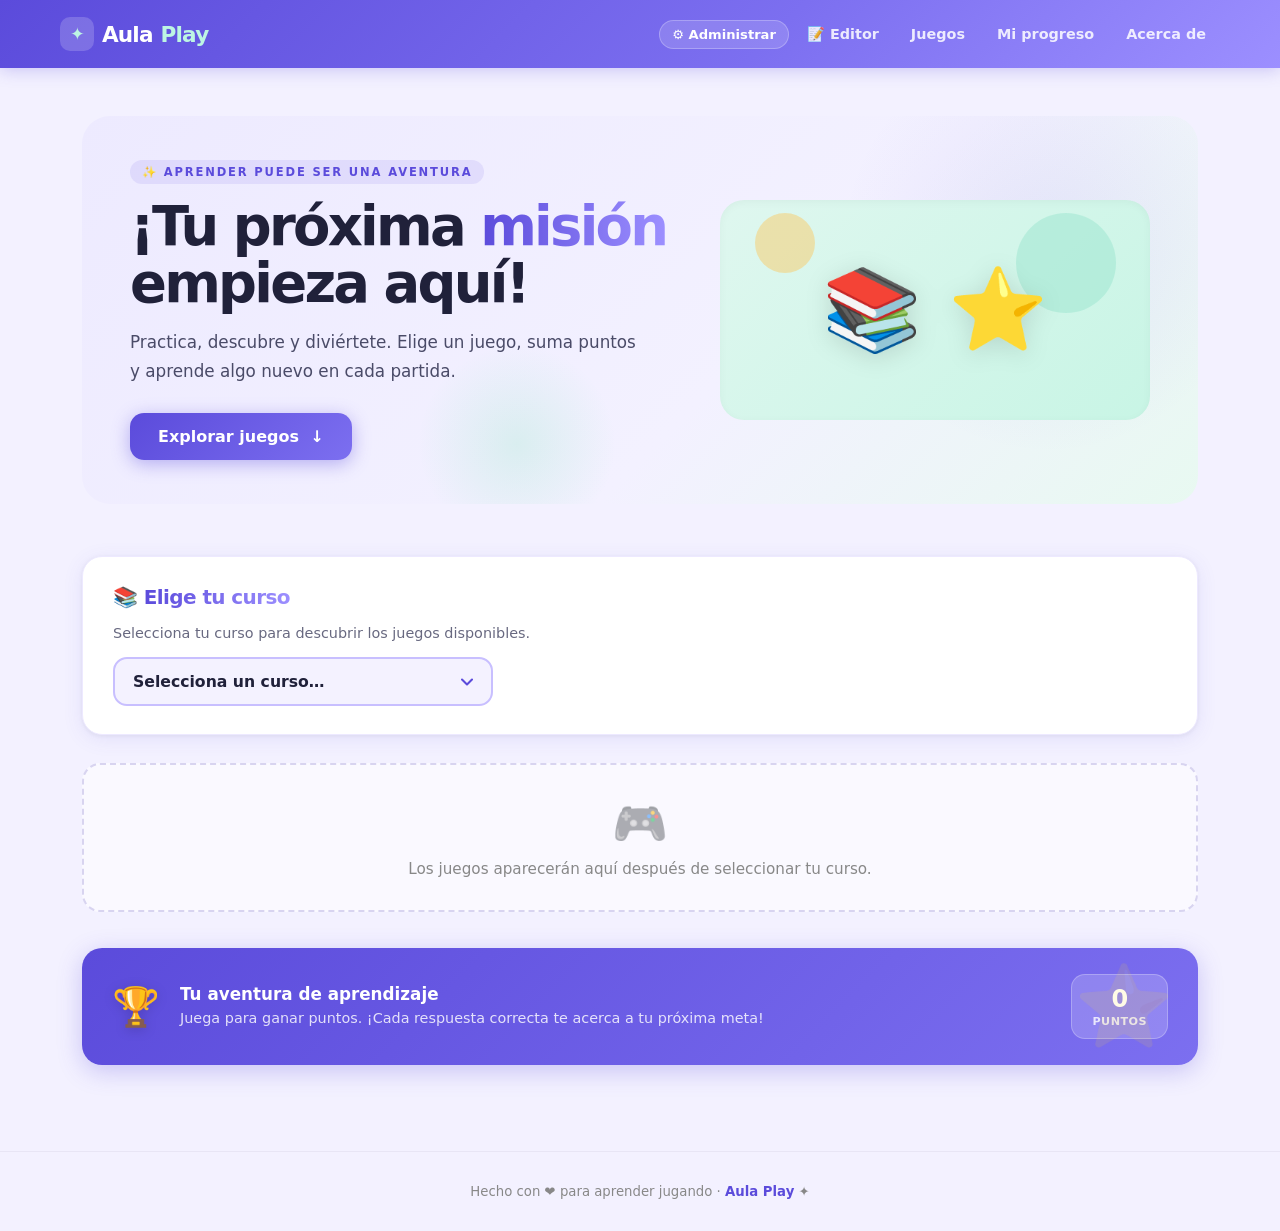
==== commit 9b909355: "Integrar Editor JSON al menu superior entre Administrar y Juegos" ====
--- a/index.html
+++ b/index.html
@@ -812,6 +812,7 @@
   </a>
   <nav class="nav">
     <a href="admin.html">⚙️ Administrar</a>
+    <a href="Editor_json.html">📝 Editor</a>
     <a href="#juegos">Juegos</a>
     <a href="#progreso">Mi progreso</a>
     <a href="#acerca">Acerca de</a>
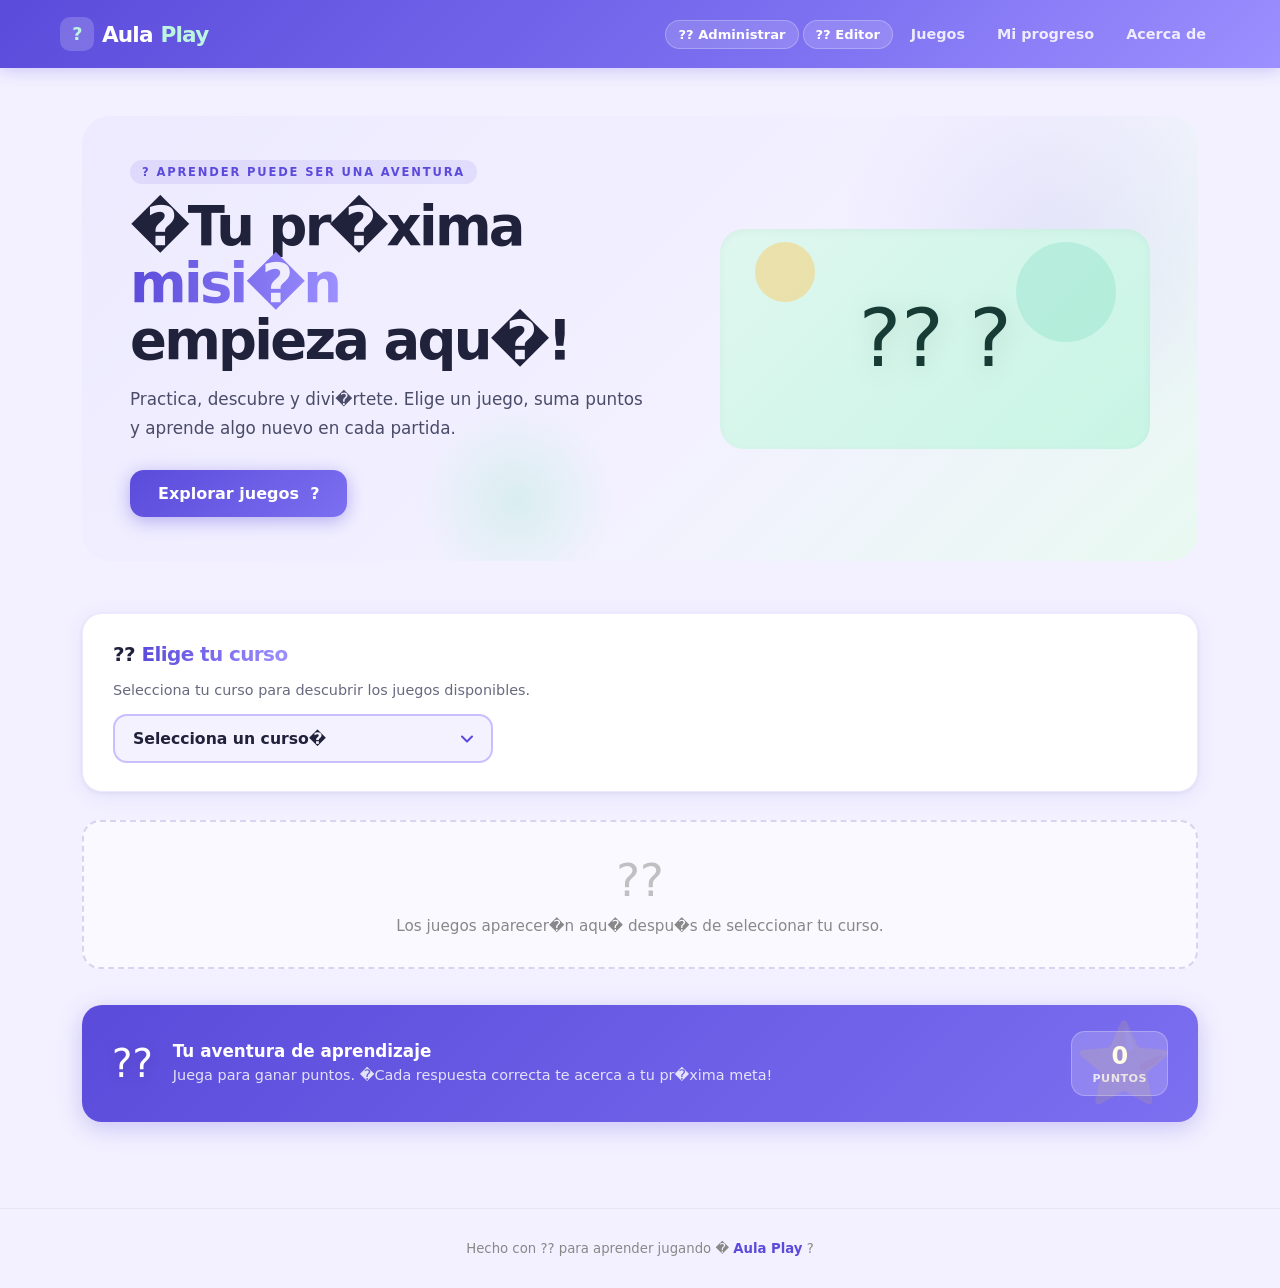
==== commit 8d4a9089: "Refactorizar: paginas HTML y JS independientes por juego con CSS y utilidades comunes" ====
--- a/index.html
+++ b/index.html
@@ -1,1712 +1,165 @@
-﻿<!doctype html>
+<!doctype html>
 <html lang="es">
 <head>
-<meta charset="utf-8"><meta name="viewport" content="width=device-width, initial-scale=1">
-<title>Aula Play — aprende jugando</title>
-<style>
-/* ═══════════════════════════════════════════════════════════════
-   VARIABLES Y RESET
-═══════════════════════════════════════════════════════════════ */
-:root {
-  /* Paleta principal */
-  --site-primary:#5B4BDB;
-  --site-primary-dark:#4538b8;
-  --site-primary-light:#7c6ff0;
-  --site-on-primary:#FFFFFF;
-  --site-secondary:#DFF7EF;
-  --site-on-secondary:#163C35;
-  --site-background:#F3F1FF;
-  --site-on-background:#20213A;
-
-  /* Colores de acento por juego */
-  --c-math:#FF6B6B;   --c-math-bg:#FFF0F0;
-  --c-word:#FF9F43;   --c-word-bg:#FFF4E6;
-  --c-memory:#26de81; --c-memory-bg:#EAFFF4;
-  --c-trivia:#45AAF2; --c-trivia-bg:#EAF5FF;
-  --c-synonym:#FD79A8;--c-synonym-bg:#FFF0F6;
-  --c-surprise:#A29BFE;--c-surprise-bg:#F0EEFF;
-  --c-match:#0AB5D5;  --c-match-bg:#E6FAFF;
-  --c-vf:#FDCB6E;     --c-vf-bg:#FFFBEC;
-
-  /* Tipografías */
-  --site-font-body:Inter, ui-sans-serif, system-ui, -apple-system, BlinkMacSystemFont, "Segoe UI", sans-serif;
-  --site-font-heading:Inter, ui-sans-serif, system-ui, -apple-system, BlinkMacSystemFont, "Segoe UI", sans-serif;
-
-  /* Escalas (compatibilidad con código existente) */
-  --site-heading-scale:1;
-  --site-spacing-scale:1;
-  --site-radius-scale:1;
-  --site-decoration-opacity:1;
-
-  /* Tokens de diseño */
-  --radius-card:22px;
-  --radius-btn:14px;
-  --shadow-card:0 4px 20px rgba(91,75,219,.10), 0 1px 4px rgba(0,0,0,.06);
-  --shadow-card-hover:0 12px 36px rgba(91,75,219,.18), 0 2px 8px rgba(0,0,0,.08);
-  --transition-fast:.15s ease;
-  --transition-med:.25s ease;
-
-  color-scheme:light dark;
-}
-
-/* ── Reset mínimo ── */
-*, *::before, *::after { box-sizing:border-box; }
-body {
-  margin:0;
-  font-family:var(--site-font-body);
-  background:var(--site-background);
-  color:var(--site-on-background);
-  -webkit-font-smoothing:antialiased;
-}
-#app {
-  background:var(--site-background);
-  color:var(--site-on-background);
-  min-height:100vh;
-}
-
-/* ═══════════════════════════════════════════════════════════════
-   HEADER & NAVEGACIÓN
-═══════════════════════════════════════════════════════════════ */
-header {
-  background: linear-gradient(135deg, #5B4BDB 0%, #7c6ff0 60%, #9c8fff 100%);
-  color:var(--site-on-primary);
-  padding:0 max(22px, calc((100vw - 1160px) / 2));
-  display:flex;
-  align-items:center;
-  justify-content:space-between;
-  gap:16px;
-  height:68px;
-  position:sticky;
-  top:0;
-  z-index:100;
-  box-shadow:0 2px 16px rgba(91,75,219,.28);
-}
-
-.logo {
-  font-weight:900;
-  font-size:1.35rem;
-  letter-spacing:-.04em;
-  display:flex;
-  align-items:center;
-  gap:8px;
-  text-decoration:none;
-  color:inherit;
-}
-.logo .logo-icon {
-  width:34px;
-  height:34px;
-  background:rgba(255,255,255,.18);
-  border-radius:10px;
-  display:grid;
-  place-items:center;
-  font-size:1.1rem;
-  flex-shrink:0;
-}
-.logo span { color:#BDF5E3; }
-
-.nav {
-  display:flex;
-  align-items:center;
-  gap:4px;
-  font-size:.9rem;
-}
-.nav a {
-  color:rgba(255,255,255,.85);
-  text-decoration:none;
-  padding:7px 14px;
-  border-radius:20px;
-  font-weight:600;
-  transition:background var(--transition-fast), color var(--transition-fast);
-  white-space:nowrap;
-}
-.nav a:hover {
-  background:rgba(255,255,255,.18);
-  color:#fff;
-  text-decoration:none;
-}
-.nav a:first-child {
-  background:rgba(255,255,255,.15);
-  color:#fff;
-  font-size:.82rem;
-  padding:6px 12px;
-  border:1px solid rgba(255,255,255,.25);
-}
-.nav a:first-child:hover { background:rgba(255,255,255,.28); }
-
-/* ═══════════════════════════════════════════════════════════════
-   MAIN LAYOUT
-═══════════════════════════════════════════════════════════════ */
-main {
-  max-width:1160px;
-  margin:0 auto;
-  padding:48px 22px 70px;
-}
-
-/* ═══════════════════════════════════════════════════════════════
-   HERO
-═══════════════════════════════════════════════════════════════ */
-.hero {
-  display:grid;
-  grid-template-columns:1.3fr 1fr;
-  gap:32px;
-  align-items:center;
-  margin-bottom:52px;
-  background: linear-gradient(135deg, #edeaff 0%, #f3f1ff 60%, #e8f9f1 100%);
-  border-radius:28px;
-  padding:44px 48px;
-  position:relative;
-  overflow:hidden;
-}
-/* Forma decorativa de fondo */
-.hero::before {
-  content:'';
-  position:absolute;
-  width:420px; height:420px;
-  background:radial-gradient(circle, rgba(91,75,219,.09) 0%, transparent 70%);
-  top:-80px; right:-60px;
-  border-radius:50%;
-  pointer-events:none;
-}
-.hero::after {
-  content:'';
-  position:absolute;
-  width:200px; height:200px;
-  background:radial-gradient(circle, rgba(38,222,129,.12) 0%, transparent 70%);
-  bottom:-40px; left:30%;
-  border-radius:50%;
-  pointer-events:none;
-}
-
-.eyebrow {
-  display:inline-flex;
-  align-items:center;
-  gap:6px;
-  font-size:.72rem;
-  text-transform:uppercase;
-  letter-spacing:.16em;
-  font-weight:800;
-  color:var(--site-primary);
-  background:rgba(91,75,219,.1);
-  padding:5px 12px;
-  border-radius:20px;
-  margin-bottom:14px;
-}
-
-.hero h1 {
-  font-family:var(--site-font-heading);
-  font-size:clamp(2rem, 4.5vw, 3.4rem);
-  line-height:1.05;
-  letter-spacing:-.05em;
-  margin:0 0 16px;
-  color:var(--site-on-background);
-}
-.hero h1 em {
-  font-style:normal;
-  background:linear-gradient(90deg, #5B4BDB, #9c8fff);
-  -webkit-background-clip:text;
-  -webkit-text-fill-color:transparent;
-  background-clip:text;
-}
-
-.hero p {
-  font-size:1.05rem;
-  line-height:1.7;
-  max-width:520px;
-  color:light-dark(#4a4b68, #c6c6d9);
-  margin:0 0 28px;
-}
-
-/* Botón hero */
-.hero .btn {
-  display:inline-flex;
-  align-items:center;
-  gap:8px;
-  padding:14px 28px;
-  font-size:1rem;
-  border-radius:var(--radius-btn);
-  background:linear-gradient(135deg, #5B4BDB, #7c6ff0);
-  box-shadow:0 4px 18px rgba(91,75,219,.4);
-  transition:transform var(--transition-fast), box-shadow var(--transition-fast);
-}
-.hero .btn:hover {
-  transform:translateY(-2px);
-  box-shadow:0 8px 28px rgba(91,75,219,.5);
-  filter:none;
-}
-
-/* Arte del hero */
-.hero-art {
-  background:linear-gradient(135deg, #DFF7EF 0%, #c8f5e5 100%);
-  color:var(--site-on-secondary);
-  border-radius:24px;
-  padding:32px;
-  min-height:220px;
-  display:flex;
-  align-items:center;
-  justify-content:center;
-  position:relative;
-  overflow:hidden;
-  box-shadow:inset 0 2px 8px rgba(0,0,0,.04);
-}
-.hero-art .emoji {
-  font-size:5rem;
-  z-index:1;
-  filter:drop-shadow(0 4px 12px rgba(0,0,0,.12));
-  animation:float 4s ease-in-out infinite;
-}
-@keyframes float {
-  0%,100% { transform:translateY(0); }
-  50%      { transform:translateY(-10px); }
-}
-.bubble {
-  position:absolute;
-  width:100px; height:100px;
-  border-radius:50%;
-  background:#9be5d0;
-  opacity:.5;
-  right:8%; top:6%;
-  animation:pulse 6s ease-in-out infinite;
-}
-.bubble.two {
-  width:60px; height:60px;
-  left:8%; bottom:10%;
-  background:#f9cb6b;
-  animation-delay:2s;
-}
-@keyframes pulse {
-  0%,100% { transform:scale(1); }
-  50%      { transform:scale(1.12); }
-}
-
-/* ═══════════════════════════════════════════════════════════════
-   SECCIÓN DE JUEGOS — CABECERA
-═══════════════════════════════════════════════════════════════ */
-.section-head {
-  display:flex;
-  align-items:flex-end;
-  justify-content:space-between;
-  gap:15px;
-  margin:0 0 24px;
-}
-.section-head h2 {
-  font-size:clamp(1.5rem, 3vw, 2rem);
-  letter-spacing:-.04em;
-  margin:0 0 4px;
-  font-weight:900;
-}
-.section-head p {
-  margin:0;
-  color:light-dark(#686980, #c6c6d9);
-  font-size:.95rem;
-}
-
-/* ═══════════════════════════════════════════════════════════════
-   GRID DE TARJETAS
-═══════════════════════════════════════════════════════════════ */
-.cards {
-  display:grid;
-  grid-template-columns:repeat(4, minmax(0,1fr));
-  gap:18px;
-}
-
-/* ── Tarjeta base ── */
-.game-card {
-  background:light-dark(#FFFFFF, #1e1e34);
-  border:1.5px solid light-dark(#ede9ff, #2e2e4a);
-  border-radius:var(--radius-card);
-  padding:22px 20px 20px;
-  display:flex;
-  flex-direction:column;
-  min-height:220px;
-  box-shadow:var(--shadow-card);
-  transition:transform var(--transition-med), box-shadow var(--transition-med), border-color var(--transition-med);
-  position:relative;
-  overflow:hidden;
-  animation:fadeUp .4s ease both;
-}
-.game-card::before {
-  content:'';
-  position:absolute;
-  top:0; left:0; right:0;
-  height:4px;
-  border-radius:var(--radius-card) var(--radius-card) 0 0;
-  background:var(--card-accent, #5B4BDB);
-  opacity:.7;
-}
-.game-card:hover {
-  transform:translateY(-5px);
-  box-shadow:var(--shadow-card-hover);
-  border-color:light-dark(#c8bfff, #4a4070);
-}
-
-/* Colores de acento por juego */
-[data-game-id="math"]    { --card-accent:var(--c-math); }
-[data-game-id="word"]    { --card-accent:var(--c-word); }
-[data-game-id="memory"]  { --card-accent:var(--c-memory); }
-[data-game-id="trivia"]  { --card-accent:var(--c-trivia); }
-[data-game-id="synonym"] { --card-accent:var(--c-synonym); }
-[data-game-id="surprise"]{ --card-accent:var(--c-surprise); }
-[data-game-id="match"]   { --card-accent:var(--c-match); }
-[data-game-id="vf"]      { --card-accent:var(--c-vf); }
-
-@keyframes fadeUp {
-  from { opacity:0; transform:translateY(16px); }
-  to   { opacity:1; transform:translateY(0); }
-}
-/* Escalonar la entrada */
-.game-card:nth-child(1) { animation-delay:.05s; }
-.game-card:nth-child(2) { animation-delay:.10s; }
-.game-card:nth-child(3) { animation-delay:.15s; }
-.game-card:nth-child(4) { animation-delay:.20s; }
-.game-card:nth-child(5) { animation-delay:.25s; }
-.game-card:nth-child(6) { animation-delay:.30s; }
-.game-card:nth-child(7) { animation-delay:.35s; }
-.game-card:nth-child(8) { animation-delay:.40s; }
-
-/* ── Icono ── */
-.game-icon {
-  height:56px;
-  width:56px;
-  border-radius:16px;
-  display:grid;
-  place-items:center;
-  font-size:1.8rem;
-  margin-bottom:14px;
-  flex-shrink:0;
-  box-shadow:0 2px 8px rgba(0,0,0,.08);
-}
-/* Colores de fondo de iconos (compatibilidad) */
-.purple  { background:#E9E5FF; }
-.yellow  { background:#FFF0C8; }
-.green   { background:#D9F7E9; }
-.blue    { background:#DCEEFF; }
-.pink    { background:#FFE1EC; }
-
-/* ── Textos de tarjeta ── */
-.game-card h3 {
-  margin:0 0 8px;
-  font-size:1.05rem;
-  font-weight:800;
-  line-height:1.2;
-}
-.game-card p {
-  margin:0 0 18px;
-  color:light-dark(#686980, #c6c6d9);
-  font-size:.88rem;
-  line-height:1.55;
-  flex:1;
-}
-
-/* ═══════════════════════════════════════════════════════════════
-   BOTONES
-═══════════════════════════════════════════════════════════════ */
-.btn {
-  border:0;
-  border-radius:var(--radius-btn);
-  padding:11px 18px;
-  background:var(--site-primary);
-  color:#fff;
-  font-weight:800;
-  font-size:.88rem;
-  cursor:pointer;
-  font-family:inherit;
-  transition:transform var(--transition-fast), box-shadow var(--transition-fast), filter var(--transition-fast);
-  display:inline-flex;
-  align-items:center;
-  justify-content:center;
-  gap:6px;
-}
-.btn:hover {
-  filter:brightness(1.1);
-  transform:translateY(-1px);
-  box-shadow:0 4px 14px rgba(91,75,219,.35);
-}
-.btn:active {
-  transform:translateY(0);
-  box-shadow:none;
-}
-.btn.secondary {
-  background:light-dark(#EFEDFF, #39364f);
-  color:light-dark(#5142c8, #ddd8ff);
-  box-shadow:none;
-}
-.btn.secondary:hover {
-  background:light-dark(#e4e0ff, #44415e);
-  box-shadow:0 2px 8px rgba(91,75,219,.15);
-}
-
-/* ═══════════════════════════════════════════════════════════════
-   SECCIÓN DE PROGRESO
-═══════════════════════════════════════════════════════════════ */
-.progress {
-  margin-top:36px;
-  background:linear-gradient(135deg, #5B4BDB 0%, #7c6ff0 100%);
-  border-radius:20px;
-  padding:26px 30px;
-  display:flex;
-  align-items:center;
-  gap:20px;
-  box-shadow:0 6px 24px rgba(91,75,219,.28);
-  color:#fff;
-  position:relative;
-  overflow:hidden;
-}
-.progress::after {
-  content:'⭐';
-  position:absolute;
-  right:24px;
-  font-size:5rem;
-  opacity:.12;
-  pointer-events:none;
-  top:50%;
-  transform:translateY(-50%);
-}
-.progress-icon {
-  font-size:2.4rem;
-  flex-shrink:0;
-  filter:drop-shadow(0 2px 6px rgba(0,0,0,.15));
-}
-.progress-copy { flex:1; }
-.progress h3 {
-  margin:0 0 4px;
-  font-size:1.05rem;
-  font-weight:800;
-  color:#fff;
-}
-.progress p {
-  margin:0;
-  color:rgba(255,255,255,.82);
-  font-size:.9rem;
-  line-height:1.5;
-}
-.points {
-  font-weight:900;
-  color:#fff;
-  font-size:1.5rem;
-  white-space:nowrap;
-  background:rgba(255,255,255,.18);
-  padding:10px 20px;
-  border-radius:14px;
-  border:1.5px solid rgba(255,255,255,.25);
-  display:flex;
-  flex-direction:column;
-  align-items:center;
-  gap:2px;
-}
-.points::after {
-  content:'puntos';
-  font-size:.7rem;
-  font-weight:700;
-  opacity:.8;
-  letter-spacing:.04em;
-  text-transform:uppercase;
-}
-
-/* ═══════════════════════════════════════════════════════════════
-   FOOTER
-═══════════════════════════════════════════════════════════════ */
-footer {
-  text-align:center;
-  padding:32px 22px;
-  color:light-dark(#888, #b6b6ca);
-  font-size:.83rem;
-  border-top:1px solid light-dark(#e8e5f5, #2a2a40);
-  margin-top:16px;
-}
-footer strong {
-  color:var(--site-primary);
-  font-weight:800;
-}
-
-/* ═══════════════════════════════════════════════════════════════
-   MODAL (sin cambios funcionales — solo ajustes visuales)
-═══════════════════════════════════════════════════════════════ */
-.modal {
-  position:fixed;
-  inset:0;
-  background:rgba(23,21,44,.7);
-  backdrop-filter:blur(4px);
-  -webkit-backdrop-filter:blur(4px);
-  display:none;
-  align-items:center;
-  justify-content:center;
-  padding:16px;
-  z-index:200;
-}
-.modal.open { display:flex; }
-
-.dialog {
-  background:light-dark(#fff, #1e1e34);
-  color:var(--site-on-background);
-  width:min(580px, 100%);
-  max-height:92vh;
-  overflow:auto;
-  border-radius:26px;
-  padding:28px;
-  box-shadow:0 24px 80px rgba(0,0,0,.22);
-  animation:modalIn .22s ease both;
-}
-@keyframes modalIn {
-  from { opacity:0; transform:scale(.96) translateY(12px); }
-  to   { opacity:1; transform:scale(1) translateY(0); }
-}
-.dialog-top {
-  display:flex;
-  align-items:center;
-  justify-content:space-between;
-  gap:12px;
-  margin-bottom:4px;
-}
-.dialog h2 { margin:0; font-size:1.45rem; font-weight:900; }
-.close {
-  border:0;
-  background:light-dark(#f0eff8, #38384e);
-  color:inherit;
-  border-radius:50%;
-  width:38px; height:38px;
-  font-size:1.1rem;
-  cursor:pointer;
-  display:grid;
-  place-items:center;
-  flex-shrink:0;
-  transition:background var(--transition-fast);
-}
-.close:hover { background:light-dark(#e4e0ff, #4a4466); }
-
-/* ── Elementos de juego dentro del modal (sin cambios funcionales) ── */
-.question {
-  font-size:1.15rem;
-  font-weight:800;
-  margin:20px 0 16px;
-  line-height:1.45;
-}
-.answers {
-  display:grid;
-  grid-template-columns:1fr 1fr;
-  gap:10px;
-}
-.answer {
-  padding:14px;
-  border:2px solid light-dark(#e6e4f2, #44445d);
-  background:light-dark(#faf9ff, #2b2b42);
-  color:inherit;
-  border-radius:13px;
-  cursor:pointer;
-  font:inherit;
-  font-weight:700;
-  transition:border-color var(--transition-fast), background var(--transition-fast);
-}
-.answer:hover      { border-color:#7567e8; background:light-dark(#f0eeff, #323060); }
-.answer.correct    { border-color:#2baf7b; background:#dcf8ec; color:#1a5e3e; }
-.answer.wrong      { border-color:#df6879; background:#ffebef; color:#8b1a2a; }
-.feedback          { min-height:28px; margin:14px 0; font-weight:800; }
-.quiz-footer       { display:flex; align-items:center; justify-content:space-between; gap:12px; }
-.memory-grid       { display:grid; grid-template-columns:repeat(4,1fr); gap:9px; margin-top:18px; }
-.memory-tile       { min-height:70px; border:0; border-radius:13px; background:#e9e5ff; font-size:1.8rem; cursor:pointer; transition:transform var(--transition-fast); }
-.memory-tile:hover { transform:scale(1.04); }
-.memory-tile.matched { background:#d9f7e9; cursor:default; }
-.word-input        { width:100%; padding:13px; border:2px solid light-dark(#e6e4f2, #44445d); border-radius:12px; font:inherit; background:light-dark(#fff, #303047); color:inherit; margin-bottom:12px; }
-.small             { font-size:.84rem; color:light-dark(#77788e, #c6c6d9); }
-
-/* ═══════════════════════════════════════════════════════════════
-   RESPONSIVE
-═══════════════════════════════════════════════════════════════ */
-@media(max-width:1024px) {
-  .cards { grid-template-columns:repeat(3, minmax(0,1fr)); }
-}
-@media(max-width:760px) {
-  .hero { grid-template-columns:1fr; padding:32px 28px; gap:24px; }
-  .hero::before, .hero::after { display:none; }
-  .hero-art { min-height:160px; }
-  .hero-art .emoji { font-size:3.8rem; }
-  .cards { grid-template-columns:repeat(2, minmax(0,1fr)); gap:14px; }
-  .nav { gap:2px; }
-  .progress { align-items:flex-start; flex-wrap:wrap; }
-  .points { width:100%; text-align:center; }
-}
-@media(max-width:540px) {
-  main { padding:28px 16px 50px; }
-  header { height:58px; }
-  .hero { padding:24px 20px; border-radius:20px; }
-  .hero h1 { font-size:1.7rem; }
-  .cards { grid-template-columns:1fr 1fr; gap:12px; }
-  .game-card { min-height:200px; padding:18px 16px 16px; }
-  .nav a:nth-child(2) { display:none; }
-  .progress { padding:20px; }
-}
-@media(max-width:360px) {
-  .cards { grid-template-columns:1fr; }
-  .memory-tile { min-height:58px; }
-}
-
-/* ═══════════════════════════════════════════════════════════════
-   MODO OSCURO
-═══════════════════════════════════════════════════════════════ */
-@media(prefers-color-scheme:dark) {
-  :root { --site-background:#131325; --site-on-background:#e8e8f5; }
-  body  { background:#131325; }
-  .hero { background:linear-gradient(135deg, #1e1b3a 0%, #1a1a30 60%, #141f28 100%); }
-  .hero-art { background:linear-gradient(135deg, #1a3a2e 0%, #122a22 100%); color:#e3fff5; }
-  .bubble   { background:#357c69; }
-  .bubble.two { background:#98762c; }
-  .progress { background:linear-gradient(135deg, #4538b8 0%, #5B4BDB 100%); }
-  .game-card { background:#1e1e34; border-color:#2a2a44; }
-  .nav a:first-child { border-color:rgba(255,255,255,.2); }
-}
-
-/* ═══════════════════════════════════════════════════════════════
-   MEMORIA CONCEPTUAL (sin cambios funcionales)
-═══════════════════════════════════════════════════════════════ */
-.concept-grid{display:grid;grid-template-columns:repeat(auto-fill,minmax(140px,1fr));gap:10px;margin-top:14px}
-.concept-tile{min-height:80px;border:2px solid light-dark(#e6e4f2,#44445d);border-radius:13px;background:light-dark(#f4f2ff,#2b2b42);color:inherit;cursor:pointer;font:inherit;font-size:.82rem;font-weight:700;line-height:1.35;padding:10px;display:flex;align-items:center;justify-content:center;text-align:center;transition:border-color .15s,background .15s;word-break:break-word}
-.concept-tile:hover:not(:disabled){border-color:#7567e8;background:light-dark(#eceaff,#34345a)}
-.concept-tile.face-down{background:light-dark(#5B4BDB,#4438c2);color:#fff;border-color:transparent;font-size:1.4rem}
-.concept-tile.selected{border-color:#5B4BDB;background:light-dark(#e9e5ff,#3c3775)}
-.concept-tile.matched{border-color:#2baf7b;background:light-dark(#dcf8ec,#1a4535);cursor:default;opacity:.85}
-.concept-tile.wrong-flash{border-color:#df6879;background:light-dark(#ffebef,#4a1e26)}
-.concept-meta{display:flex;justify-content:space-between;align-items:center;gap:12px;margin-bottom:10px;flex-wrap:wrap}
-.concept-meta .small{margin:0}
-
-/* ═══════════════════════════════════════════════════════════════
-   MATCH: IMAGEN Y CONCEPTO (sin cambios funcionales)
-═══════════════════════════════════════════════════════════════ */
-.match-layout{display:grid;grid-template-columns:1fr 1fr;gap:14px;margin-top:12px}
-.match-col-title{font-size:.78rem;text-transform:uppercase;letter-spacing:.1em;font-weight:800;color:#6758d9;margin:0 0 8px}
-.match-col{display:flex;flex-direction:column;gap:10px}
-.match-img-btn{border:2px solid light-dark(#e6e4f2,#44445d);border-radius:13px;background:light-dark(#faf9ff,#2b2b42);cursor:pointer;padding:6px;overflow:hidden;transition:border-color .15s,box-shadow .15s;position:relative}
-.match-img-btn img{width:100%;height:110px;object-fit:cover;border-radius:8px;display:block}
-.match-img-btn:hover:not(:disabled){border-color:#7567e8;box-shadow:0 0 0 3px #7567e822}
-.match-img-btn.mi-selected{border-color:#5B4BDB;box-shadow:0 0 0 3px #5B4BDB33;background:light-dark(#ebe8ff,#2e2a50)}
-.match-img-btn.mi-matched{border-color:#2baf7b;background:light-dark(#dcf8ec,#1a4535);cursor:default}
-.match-img-btn.mi-wrong{border-color:#df6879;background:light-dark(#ffebef,#4a1e26)}
-.match-img-btn .match-img-label{font-size:.72rem;font-weight:700;text-align:center;padding:4px 2px 2px;color:light-dark(#5142c8,#ddd8ff);display:none}
-.match-img-btn.mi-matched .match-img-label{display:block;color:#1a7a4a}
-.match-concept-btn{border:2px solid light-dark(#e6e4f2,#44445d);border-radius:13px;background:light-dark(#faf9ff,#2b2b42);color:inherit;cursor:pointer;padding:12px 14px;font:inherit;font-size:.88rem;font-weight:700;line-height:1.4;text-align:left;word-break:break-word;transition:border-color .15s,box-shadow .15s;min-height:54px}
-.match-concept-btn:hover:not(:disabled){border-color:#7567e8;box-shadow:0 0 0 3px #7567e822}
-.match-concept-btn.mc-selected{border-color:#5B4BDB;box-shadow:0 0 0 3px #5B4BDB33;background:light-dark(#ebe8ff,#2e2a50)}
-.match-concept-btn.mc-matched{border-color:#2baf7b;background:light-dark(#dcf8ec,#1a4535);cursor:default;color:light-dark(#1a7a4a,#6effc8)}
-.match-concept-btn.mc-wrong{border-color:#df6879;background:light-dark(#ffebef,#4a1e26)}
-.match-img-error{width:100%;height:110px;border-radius:8px;background:light-dark(#f0eff8,#38384e);display:flex;align-items:center;justify-content:center;font-size:.8rem;color:light-dark(#77788e,#c6c6d9);text-align:center;padding:8px}
-@media(max-width:480px){.match-layout{grid-template-columns:1fr}.match-img-btn img,.match-img-error{height:90px}}
-
-/* ═══════════════════════════════════════════════════════════════
-   SELECTOR DE CURSO + VISIBILIDAD DE JUEGOS
-═══════════════════════════════════════════════════════════════ */
-
-/* El área de juegos empieza oculta */
-#games-area {
-  display:none;
-}
-#games-area.visible {
-  display:grid;
-  animation:fadeUp .35s ease both;
-}
-
-/* Bloque del selector de curso */
-.course-selector-wrap {
-  background:light-dark(#fff, #1e1e34);
-  border:1.5px solid light-dark(#ede9ff, #2e2e4a);
-  border-radius:20px;
-  padding:28px 30px;
-  margin-bottom:28px;
-  box-shadow:var(--shadow-card);
-  display:flex;
-  flex-direction:column;
-  gap:16px;
-}
-.course-selector-label {
-  font-size:1.25rem;
-  font-weight:900;
-  letter-spacing:-.03em;
-  color:var(--site-on-background);
-  margin:0;
-}
-.course-selector-label span {
-  display:inline-block;
-  background:linear-gradient(90deg, #5B4BDB, #9c8fff);
-  -webkit-background-clip:text;
-  -webkit-text-fill-color:transparent;
-  background-clip:text;
-}
-.course-selector-hint {
-  font-size:.9rem;
-  color:light-dark(#686980, #c6c6d9);
-  margin:0;
-}
-
-/* El combobox */
-.course-select {
-  appearance:none;
-  -webkit-appearance:none;
-  width:100%;
-  max-width:380px;
-  padding:13px 44px 13px 18px;
-  font:inherit;
-  font-size:.98rem;
-  font-weight:700;
-  color:var(--site-on-background);
-  background:light-dark(#f4f2ff, #2b2b42)
-    url("data:image/svg+xml,%3Csvg xmlns='http://www.w3.org/2000/svg' width='20' height='20' viewBox='0 0 24 24' fill='none' stroke='%235B4BDB' stroke-width='2.5' stroke-linecap='round' stroke-linejoin='round'%3E%3Cpolyline points='6 9 12 15 18 9'/%3E%3C/svg%3E")
-    no-repeat right 14px center;
-  border:2px solid light-dark(#c8bfff, #44445d);
-  border-radius:14px;
-  cursor:pointer;
-  transition:border-color .15s, box-shadow .15s;
-  outline:none;
-}
-.course-select:hover {
-  border-color:#7c6ff0;
-}
-.course-select:focus {
-  border-color:#5B4BDB;
-  box-shadow:0 0 0 3px rgba(91,75,219,.18);
-}
-
-/* Placeholder "sin curso" */
-#games-placeholder {
-  text-align:center;
-  padding:32px 20px;
-  color:light-dark(#888, #888);
-  font-size:.95rem;
-  border:2px dashed light-dark(#d8d4f0, #3a3a5a);
-  border-radius:18px;
-  background:light-dark(#faf9ff, #1a1a2e);
-}
-#games-placeholder .ph-icon {
-  font-size:2.8rem;
-  display:block;
-  margin-bottom:10px;
-  opacity:.5;
-}
-
-@media(max-width:540px) {
-  .course-selector-wrap { padding:20px 18px; }
-  .course-select { max-width:100%; font-size:.93rem; }
-}
-.vf-course-grid{display:grid;grid-template-columns:repeat(auto-fill,minmax(160px,1fr));gap:10px;margin-top:14px}
-.vf-course-btn{border:2px solid light-dark(#e6e4f2,#44445d);border-radius:13px;background:light-dark(#faf9ff,#2b2b42);color:inherit;cursor:pointer;padding:14px 10px;font:inherit;font-size:.88rem;font-weight:700;text-align:center;transition:border-color .15s,background .15s}
-.vf-course-btn:hover{border-color:#7567e8;background:light-dark(#eceaff,#34345a)}
-.vf-course-num{font-size:1.5rem;display:block;margin-bottom:4px}
-.vf-afirmacion{font-size:1.1rem;font-weight:800;margin:18px 0 20px;line-height:1.45;padding:16px;background:light-dark(#f4f2ff,#2b2b42);border-radius:13px;border-left:4px solid #5B4BDB}
-.vf-btns{display:grid;grid-template-columns:1fr 1fr;gap:12px;margin-bottom:4px}
-.vf-btn{padding:16px;border:2px solid transparent;border-radius:13px;cursor:pointer;font:inherit;font-size:1rem;font-weight:800;transition:all .15s}
-.vf-btn-v{background:light-dark(#d9f7e9,#1a4535);color:light-dark(#1a7a4a,#6effc8);border-color:light-dark(#9be5c8,#2baf7b)}
-.vf-btn-v:hover:not(:disabled){background:#2baf7b;color:#fff;border-color:#2baf7b}
-.vf-btn-f{background:light-dark(#ffebef,#4a1e26);color:light-dark(#a5334d,#ff8fa3);border-color:light-dark(#f5c2cc,#df6879)}
-.vf-btn-f:hover:not(:disabled){background:#df6879;color:#fff;border-color:#df6879}
-.vf-btn.vf-chosen-correct{background:#2baf7b;color:#fff;border-color:#2baf7b}
-.vf-btn.vf-chosen-wrong{background:#df6879;color:#fff;border-color:#df6879}
-.vf-btn.vf-show-correct{background:#2baf7b;color:#fff;border-color:#2baf7b;opacity:.7}
-.vf-explain{margin-top:10px;padding:12px 14px;background:light-dark(#f4f2ff,#2b2b42);border-radius:11px;font-size:.88rem;line-height:1.5;display:none}
-.vf-meta{display:flex;justify-content:space-between;align-items:center;flex-wrap:wrap;gap:8px;margin-bottom:12px}
-.vf-result-row{display:flex;justify-content:space-between;padding:8px 0;border-bottom:1px solid light-dark(#e6e4f2,#44445d);font-size:.93rem}
-.vf-result-row:last-child{border-bottom:none;font-weight:800}
-@media(max-width:400px){.vf-course-grid{grid-template-columns:1fr 1fr}.vf-btns{grid-template-columns:1fr}}
-</style>
+<meta charset="utf-8">
+<meta name="viewport" content="width=device-width, initial-scale=1">
+<title>Aula Play � aprende jugando</title>
+<link rel="stylesheet" href="css/styles.css">
 </head>
 <body><div id="app">
 <header>
-  <a class="logo" href="#">
-    <span class="logo-icon">✦</span>
+  <a class="logo" href="index.html">
+    <span class="logo-icon">?</span>
     Aula<span>Play</span>
   </a>
   <nav class="nav">
-    <a href="admin.html">⚙️ Administrar</a>
-    <a href="Editor_json.html">📝 Editor</a>
+    <a href="admin.html" class="nav-cta">?? Administrar</a>
+    <a href="Editor_json.html" class="nav-cta">?? Editor</a>
     <a href="#juegos">Juegos</a>
-    <a href="#progreso">Mi progreso</a>
-    <a href="#acerca">Acerca de</a>
+    <a href="#progreso" class="nav-hide-sm">Mi progreso</a>
+    <a href="#acerca" class="nav-hide-sm">Acerca de</a>
   </nav>
 </header>
 <main>
 <section class="hero">
   <div>
-    <div class="eyebrow">✨ Aprender puede ser una aventura</div>
-    <h1>¡Tu próxima <em>misión</em><br>empieza aquí!</h1>
-    <p>Practica, descubre y diviértete. Elige un juego, suma puntos y aprende algo nuevo en cada partida.</p>
-    <a href="#juegos"><button class="btn">Explorar juegos &nbsp;↓</button></a>
+    <div class="eyebrow">? Aprender puede ser una aventura</div>
+    <h1>�Tu pr�xima <em>misi�n</em><br>empieza aqu�!</h1>
+    <p>Practica, descubre y divi�rtete. Elige un juego, suma puntos y aprende algo nuevo en cada partida.</p>
+    <a href="#juegos"><button class="btn">Explorar juegos &nbsp;?</button></a>
   </div>
-  <div class="hero-art" aria-label="Ilustración de una estrella y un libro">
+  <div class="hero-art" aria-label="Ilustraci�n de una estrella y un libro">
     <div class="bubble"></div>
     <div class="bubble two"></div>
-    <div class="emoji">📚 ⭐</div>
+    <div class="emoji">?? ?</div>
   </div>
 </section>
+
 <section id="juegos">
-  <!-- ── Selector de curso ── -->
+  <!-- ?? Selector de curso ?? -->
   <div class="course-selector-wrap">
-    <p class="course-selector-label">📚 <span>Elige tu curso</span></p>
+    <p class="course-selector-label">?? <span>Elige tu curso</span></p>
     <p class="course-selector-hint">Selecciona tu curso para descubrir los juegos disponibles.</p>
     <select class="course-select" id="courseSelect"
             aria-label="Selecciona tu curso"
             onchange="selectCourse(this.value, this.options[this.selectedIndex].text)">
-      <option value="">Selecciona un curso…</option>
-      <option value="1">1.º básico</option>
-      <option value="2">2.º básico</option>
-      <option value="3">3.º básico</option>
-      <option value="4">4.º básico</option>
-      <option value="5">5.º básico</option>
-      <option value="6">6.º básico</option>
-      <option value="7">7.º básico</option>
-      <option value="8">8.º básico</option>
+      <option value="">Selecciona un curso�</option>
+      <option value="1">1.� b�sico</option>
+      <option value="2">2.� b�sico</option>
+      <option value="3">3.� b�sico</option>
+      <option value="4">4.� b�sico</option>
+      <option value="5">5.� b�sico</option>
+      <option value="6">6.� b�sico</option>
+      <option value="7">7.� b�sico</option>
+      <option value="8">8.� b�sico</option>
     </select>
   </div>
 
-  <!-- ── Cabecera dinámica (oculta hasta seleccionar) ── -->
+  <!-- ?? Cabecera din�mica (oculta hasta seleccionar) ?? -->
   <div class="section-head" id="games-section-head" style="display:none">
     <div>
-      <h2 id="games-title">🎮 Elige tu juego</h2>
-      <p id="games-subtitle">Pequeños retos para grandes ideas.</p>
+      <h2 id="games-title">?? Elige tu juego</h2>
+      <p id="games-subtitle">Peque�os retos para grandes ideas.</p>
     </div>
   </div>
 
-  <!-- ── Placeholder visible antes de seleccionar ── -->
+  <!-- ?? Placeholder visible antes de seleccionar ?? -->
   <div id="games-placeholder" aria-live="polite">
-    <span class="ph-icon">🎮</span>
-    Los juegos aparecerán aquí después de seleccionar tu curso.
+    <span class="ph-icon">??</span>
+    Los juegos aparecer�n aqu� despu�s de seleccionar tu curso.
   </div>
 
-  <!-- ── Grid de juegos (oculto hasta seleccionar) ── -->
+  <!-- ?? Grid de juegos: cada tarjeta enlaza a su p�gina independiente ?? -->
   <div class="cards" id="games-area">
-<article class="game-card" data-game-id="math"><div class="game-icon purple">➗</div><h3>Reto matemático</h3><p>Resuelve operaciones y pon a prueba tu rapidez mental.</p><button class="btn" onclick="startMath()">Jugar ahora</button></article>
-<article class="game-card" data-game-id="word"><div class="game-icon yellow">🔤</div><h3>Palabra misteriosa</h3><p>Descubre la palabra usando una pista. ¡Cada letra cuenta!</p><button class="btn" onclick="startWord()">Jugar ahora</button></article>
-<article class="game-card" data-game-id="memory"><div class="game-icon green">🧠</div><h3>Memoria Conceptual</h3><p>Asocia cada concepto con su respuesta y entrena tu memoria.</p><button class="btn" onclick="startMemory()">Jugar ahora</button></article>
-<article class="game-card" data-game-id="trivia"><div class="game-icon blue">🌎</div><h3>Alternativas</h3><p>Elige la respuesta correcta entre cuatro opciones. ¡Pon a prueba tu conocimiento!</p><button class="btn" onclick="startTrivia()">Jugar ahora</button></article>
-<article class="game-card" data-game-id="synonym"><div class="game-icon pink">📖</div><h3>Sinónimos exprés</h3><p>Amplía tu vocabulario eligiendo palabras con significado parecido.</p><button class="btn" onclick="startSynonym()">Jugar ahora</button></article>
-<article class="game-card" data-game-id="surprise"><div class="game-icon purple">🎯</div><h3>Desafío sorpresa</h3><p>Una pregunta al azar para comprobar lo que sabes.</p><button class="btn" onclick="startSurprise()">¡Sorpréndeme!</button></article>
-<article class="game-card" data-game-id="match"><div class="game-icon blue">🖼️</div><h3>Match: Imagen y concepto</h3><p>Relaciona cada imagen con su concepto. ¡Pon a prueba tu memoria visual!</p><button class="btn" onclick="startMatch()">Jugar ahora</button></article>
-<article class="game-card" data-game-id="vf"><div class="game-icon yellow">✅</div><h3>Verdadero o falso</h3><p>Lee una afirmación y decide si es verdadera o falsa. ¡Elige tu curso!</p><button class="btn" onclick="startVF()">Jugar ahora</button></article>
-</div></section>
+    <a class="game-card" data-game-id="math" href="juegos/reto-matematico.html">
+      <div class="game-icon purple">?</div>
+      <h3>Reto matem�tico</h3>
+      <p>Resuelve operaciones y pon a prueba tu rapidez mental.</p>
+      <span class="card-cta">Jugar ahora</span>
+    </a>
+    <a class="game-card" data-game-id="word" href="juegos/palabra-misteriosa.html">
+      <div class="game-icon yellow">??</div>
+      <h3>Palabra misteriosa</h3>
+      <p>Descubre la palabra usando una pista. �Cada letra cuenta!</p>
+      <span class="card-cta">Jugar ahora</span>
+    </a>
+    <a class="game-card" data-game-id="memory" href="juegos/memoria-conceptual.html">
+      <div class="game-icon green">??</div>
+      <h3>Memoria Conceptual</h3>
+      <p>Asocia cada concepto con su respuesta y entrena tu memoria.</p>
+      <span class="card-cta">Jugar ahora</span>
+    </a>
+    <a class="game-card" data-game-id="trivia" href="juegos/alternativas.html">
+      <div class="game-icon blue">??</div>
+      <h3>Alternativas</h3>
+      <p>Elige la respuesta correcta entre cuatro opciones. �Pon a prueba tu conocimiento!</p>
+      <span class="card-cta">Jugar ahora</span>
+    </a>
+    <a class="game-card" data-game-id="synonym" href="juegos/sinonimos.html">
+      <div class="game-icon pink">??</div>
+      <h3>Sin�nimos expr�s</h3>
+      <p>Ampl�a tu vocabulario eligiendo palabras con significado parecido.</p>
+      <span class="card-cta">Jugar ahora</span>
+    </a>
+    <a class="game-card" data-game-id="surprise" href="juegos/desafio-sorpresa.html">
+      <div class="game-icon purple">??</div>
+      <h3>Desaf�o sorpresa</h3>
+      <p>Una pregunta al azar para comprobar lo que sabes.</p>
+      <span class="card-cta">�Sorpr�ndeme!</span>
+    </a>
+    <a class="game-card" data-game-id="match" href="juegos/match.html">
+      <div class="game-icon blue">???</div>
+      <h3>Match: Imagen y concepto</h3>
+      <p>Relaciona cada imagen con su concepto. �Pon a prueba tu memoria visual!</p>
+      <span class="card-cta">Jugar ahora</span>
+    </a>
+    <a class="game-card" data-game-id="vf" href="juegos/verdadero-falso.html">
+      <div class="game-icon yellow">?</div>
+      <h3>Verdadero o Falso</h3>
+      <p>Lee una afirmaci�n y decide si es verdadera o falsa. �Elige tu curso!</p>
+      <span class="card-cta">Jugar ahora</span>
+    </a>
+  </div>
+</section>
+
 <section class="progress" id="progreso">
-  <div class="progress-icon">🏆</div>
+  <div class="progress-icon">??</div>
   <div class="progress-copy">
     <h3>Tu aventura de aprendizaje</h3>
-    <p>Juega para ganar puntos. ¡Cada respuesta correcta te acerca a tu próxima meta!</p>
+    <p>Juega para ganar puntos. �Cada respuesta correcta te acerca a tu pr�xima meta!</p>
   </div>
   <div class="points"><span id="score">0</span></div>
 </section>
 </main>
 <footer id="acerca">
-  Hecho con ❤️ para aprender jugando · <strong>Aula Play</strong> ✦
+  Hecho con ?? para aprender jugando � <strong>Aula Play</strong> ?
 </footer>
 </div>
-<div class="modal" id="modal" role="dialog" aria-modal="true" aria-labelledby="modalTitle"><div class="dialog"><div class="dialog-top"><h2 id="modalTitle">¡Vamos a jugar!</h2><button class="close" onclick="closeGame()" aria-label="Cerrar">×</button></div><div id="gameContent"></div></div></div>
+
+<script src="js/comun.js"></script>
 <script>
-let points=0, current=null, questionIndex=0, correctCount=0, wordSecret='', wordHint='';
-const $=id=>document.getElementById(id);
-function show(title,html){$('modalTitle').textContent=title;$('gameContent').innerHTML=html;$('modal').classList.add('open')}
-function closeGame(){$('modal').classList.remove('open')}
-$('modal').addEventListener('click',e=>{if(e.target===$('modal'))closeGame()});document.addEventListener('keydown',e=>{if(e.key==='Escape')closeGame()});
-function addPoints(n){points+=n;$('score').textContent=points}
-function startMath(){current='math';questionIndex=0;correctCount=0;nextMath()}
-function nextMath(){let a,b,op,ans;const level=Math.floor(questionIndex/3);op=['+','−','×'][Math.min(2,level)];if(op==='+'){a=rand(2,30);b=rand(2,30);ans=a+b}else if(op==='−'){a=rand(10,40);b=rand(1,a);ans=a-b}else{a=rand(2,12);b=rand(2,10);ans=a*b}const choices=new Set([ans]);while(choices.size<4)choices.add(ans+rand(-12,12));let opts=[...choices].sort(()=>Math.random()-.5);show('Reto matemático',`<div class="small">Pregunta ${questionIndex+1} de 5 · ${correctCount} correctas</div><div class="question">¿Cuánto es ${a} ${op} ${b}?</div><div class="answers">${opts.map(v=>`<button class="answer" onclick="mathAnswer(this,${v},${ans})">${v}</button>`).join('')}</div><div class="feedback" id="feedback"></div><div class="quiz-footer"><span class="small">+10 puntos por acierto</span><button class="btn" id="next" style="display:none" onclick="advanceMath()">${questionIndex===4?'Ver resultado':'Siguiente →'}</button></div>`)}
-function mathAnswer(el,v,ans){if($('next').style.display!=='none')return;document.querySelectorAll('.answer').forEach(x=>x.disabled=true);if(v===ans){el.classList.add('correct');$('feedback').textContent='¡Muy bien! +10 puntos';addPoints(10);correctCount++}else{el.classList.add('wrong');$('feedback').textContent='¡Buen intento! La respuesta era '+ans+'.';document.querySelectorAll('.answer').forEach(x=>{if(Number(x.textContent)===ans)x.classList.add('correct')})}$('next').style.display='inline-block'}
-function advanceMath(){questionIndex++;if(questionIndex>=5){show('¡Reto terminado!',`<div class="question">${correctCount>=4?'🌟 ¡Excelente trabajo!':correctCount>=2?'👝 ¡Vas progresando!':'💪 ¡Sigue practicando!'}</div><p>Acertaste ${correctCount} de 5 preguntas y ganaste ${correctCount*10} puntos en esta partida.</p><button class="btn" onclick="startMath()">Jugar otra vez</button>`)}else nextMath()}
-const words=[{w:'PLANETA',h:'Cuerpo celeste que gira alrededor de una estrella.'},{w:'BIBLIOTECA',h:'Lugar donde puedes encontrar muchos libros.'},{w:'MARIPOSA',h:'Insecto con alas coloridas.'},{w:'CUADERNO',h:'Sirve para escribir apuntes y hacer tareas.'},{w:'VOLCAN',h:'Montaña que puede expulsar lava.'},{w:'AMISTAD',h:'Vínculo de cariño y confianza entre personas.'}];
-function startWord(){current='word';let item=words[rand(0,words.length-1)];wordSecret=item.w;wordHint=item.h;let scrambled=wordSecret.split('').sort(()=>Math.random()-.5).join(' · ');show('Palabra misteriosa',`<div class="small">Ordena las letras en tu mente</div><div class="question" style="letter-spacing:.15em">${scrambled}</div><p><b>Pista:</b> ${wordHint}</p><input class="word-input" id="wordInput" placeholder="Escribe tu respuesta" autocomplete="off" maxlength="16"><div class="feedback" id="feedback"></div><button class="btn" onclick="checkWord()">Comprobar</button> <button class="btn secondary" onclick="showHint()">Ver una pista extra</button>`);$('wordInput').focus()}
-function showHint(){$('feedback').textContent='Empieza con «'+wordSecret[0]+'» y tiene '+wordSecret.length+' letras.'}
-function checkWord(){let v=$('wordInput').value.toUpperCase().normalize('NFD').replace(/[\u0300-\u036f]/g,'').trim();if(v===wordSecret){$('feedback').textContent='¡Correcto! +15 puntos 🎉';addPoints(15)}else $('feedback').textContent='Todavía no. ¡Prueba otra vez!';}
-// ── Alternativas (preguntas con opciones desde alternativas.json) ─
-let alt = {
-  bank:         [],       // todas las preguntas válidas cargadas del JSON
-  round:        [],       // preguntas de la partida actual (5 barajadas)
-  index:        0,        // pregunta activa
-  correctCount: 0,
-  answered:     false,    // bloqueo: ya respondió esta pregunta
-  pointsAwarded: new Set() // ids de preguntas ya premiadas
-};
-const ALT_PER_ROUND = 5;
+// ?? Selector de curso: muestra/oculta las tarjetas de juego ??????
+function selectCourse(value, label) {
+  const area        = document.getElementById('games-area');
+  const placeholder = document.getElementById('games-placeholder');
+  const secHead     = document.getElementById('games-section-head');
+  const title       = document.getElementById('games-title');
+  const subtitle    = document.getElementById('games-subtitle');
 
-function startTrivia() {
-  current = 'trivia';
-  if (alt.bank.length === 0) {
-    loadAlternativas().then(() => initTriviaRound());
-  } else {
-    initTriviaRound();
+  if (!value) {
+    area.classList.remove('visible');
+    placeholder.style.display = 'block';
+    secHead.style.display     = 'none';
+    return;
   }
+  placeholder.style.display = 'none';
+  secHead.style.display     = 'flex';
+  area.classList.add('visible');
+  title.textContent    = '?? Juegos para ' + label;
+  subtitle.textContent = 'Practica y aprende con los juegos de ' + label + '.';
 }
 
-async function loadAlternativas() {
-  try {
-    const res = await fetch('alternativas.json');
-    if (!res.ok) throw new Error(`HTTP ${res.status}`);
-    const data = await res.json();
-    if (!Array.isArray(data) || data.length === 0) throw new Error('El archivo está vacío o su formato es incorrecto.');
-
-    const valid = data.filter(q => {
-      if (!q || typeof q.pregunta !== 'string' || !q.pregunta.trim()) return false;
-      if (!Array.isArray(q.alternativas) || q.alternativas.length !== 4) return false;
-      if (q.alternativas.some(a => typeof a !== 'string' || !a.trim())) return false;
-      if (typeof q.respuestaCorrecta !== 'number') return false;
-      if (q.respuestaCorrecta < 0 || q.respuestaCorrecta > 3) return false;
-      return true;
-    });
-
-    if (valid.length === 0) throw new Error('No hay preguntas válidas en alternativas.json.');
-    alt.bank = valid;
-  } catch (err) {
-    show('Alternativas', `
-      <div class="feedback" style="color:#df6879;margin-bottom:10px">⚠️ No se pudo cargar alternativas.json: ${err.message}</div>
-      <p class="small">Asegúrate de ejecutar la página desde un servidor web (no con file://).</p>
-      <button class="btn secondary" onclick="startTrivia()">Reintentar</button>`);
-    alt.bank = [];
-  }
-}
-
-function initTriviaRound() {
-  if (alt.bank.length === 0) return;
-
-  // Barajar el banco y tomar los primeros ALT_PER_ROUND
-  const shuffled = [...alt.bank].sort(() => Math.random() - .5);
-  const selected = shuffled.slice(0, Math.min(ALT_PER_ROUND, shuffled.length));
-
-  // Para cada pregunta, barajar las alternativas manteniendo el índice correcto
-  alt.round = selected.map(q => {
-    const indexed = q.alternativas.map((text, i) => ({ text, isCorrect: i === q.respuestaCorrecta }));
-    indexed.sort(() => Math.random() - .5);
-    const newCorrect = indexed.findIndex(a => a.isCorrect);
-    return {
-      id:              q.id ?? q.pregunta, // usar id si existe, si no la pregunta como clave
-      pregunta:        q.pregunta.trim(),
-      alternativas:    indexed.map(a => a.text),
-      respuestaCorrecta: newCorrect,
-      explicacion:     typeof q.explicacion === 'string' ? q.explicacion.trim() : ''
-    };
-  });
-
-  alt.index        = 0;
-  alt.correctCount = 0;
-  alt.answered     = false;
-  alt.pointsAwarded = new Set();
-
-  nextTrivia();
-}
-
-function nextTrivia() {
-  alt.answered = false;
-  const q     = alt.round[alt.index];
-  const total = alt.round.length;
-  const isLast = alt.index === total - 1;
-
-  show('Alternativas', `
-    <div class="small" style="margin-bottom:4px">Pregunta ${alt.index + 1} de ${total} · ${alt.correctCount} correctas</div>
-    <div class="question">${escHtml(q.pregunta)}</div>
-    <div class="answers">
-      ${q.alternativas.map((opt, i) =>
-        `<button class="answer" id="alt-opt-${i}" onclick="triviaAnswer(this, ${i})">${escHtml(opt)}</button>`
-      ).join('')}
-    </div>
-    <div class="feedback" id="alt-feedback"></div>
-    <div id="alt-explain" class="small" style="margin-top:6px;display:none"></div>
-    <div class="quiz-footer" style="margin-top:14px">
-      <span class="small">+10 puntos por acierto</span>
-      <button class="btn" id="alt-next" style="display:none" onclick="advanceTrivia()">
-        ${isLast ? 'Ver resultado' : 'Siguiente →'}
-      </button>
-    </div>`);
-}
-
-function triviaAnswer(el, chosen) {
-  if (alt.answered) return;               // ya respondió esta pregunta
-  alt.answered = true;
-
-  const q       = alt.round[alt.index];
-  const correct = q.respuestaCorrecta;
-
-  // Deshabilitar todas las opciones
-  for (let i = 0; i < 4; i++) {
-    const btn = $(`alt-opt-${i}`);
-    if (btn) btn.disabled = true;
-  }
-
-  const fb      = $('alt-feedback');
-  const explain = $('alt-explain');
-
-  if (chosen === correct) {
-    el.classList.add('correct');
-    if (fb) fb.textContent = '✅ ¡Respuesta correcta! +10 puntos';
-    // Evitar doble puntuación si se reinicia mientras la modal sigue abierta
-    const qKey = q.id ?? q.pregunta;
-    if (!alt.pointsAwarded.has(qKey)) {
-      alt.pointsAwarded.add(qKey);
-      addPoints(10);
-      alt.correctCount++;
-    }
-  } else {
-    el.classList.add('wrong');
-    const correctBtn = $(`alt-opt-${correct}`);
-    if (correctBtn) correctBtn.classList.add('correct');
-    if (fb) fb.textContent = '❌ Incorrecto. La respuesta correcta está marcada en verde.';
-  }
-
-  // Mostrar explicación si existe
-  if (q.explicacion && explain) {
-    explain.textContent = '💡 ' + q.explicacion;
-    explain.style.display = 'block';
-  }
-
-  const nextBtn = $('alt-next');
-  if (nextBtn) nextBtn.style.display = 'inline-block';
-}
-
-function advanceTrivia() {
-  alt.index++;
-  if (alt.index >= alt.round.length) {
-    const total   = alt.round.length;
-    const correct = alt.correctCount;
-    const emoji   = correct >= total * .8 ? '🌟' : correct >= total * .5 ? '👍' : '💪';
-    show('¡Alternativas!', `
-      <div class="question">${emoji} ${correct >= total * .8 ? '¡Excelente trabajo!' : correct >= total * .5 ? '¡Buen intento!' : '¡Sigue practicando!'}</div>
-      <p>Respondiste <b>${correct} de ${total}</b> preguntas correctamente.</p>
-      <p>Puntos ganados esta partida: <b>${correct * 10}</b></p>
-      <button class="btn" onclick="initTriviaRound()">Jugar de nuevo</button>`);
-  } else {
-    nextTrivia();
-  }
-}
-// ── Fin Alternativas ──────────────────────────────────────────────
-const synonyms=[{w:'ALEGRE',a:['Contento','Enfadado','Cansado','Silencioso'],c:0},{w:'RÝPIDO',a:['Lento','Veloz','Pequeño','Suave'],c:1},{w:'ENORME',a:['Gigante','Delgado','Breve','Débil'],c:0},{w:'COMENZAR',a:['Terminar','Parar','Iniciar','Olvidar'],c:2},{w:'HERMOSO',a:['Bonito','Oscuro','Lejano','Difícil'],c:0}];
-function startSynonym(){current='syn';questionIndex=0;correctCount=0;synonyms.sort(()=>Math.random()-.5);nextSynonym()}
-function nextSynonym(){let q=synonyms[questionIndex%5];show('Sinónimos exprés',`<div class="small">Pregunta ${questionIndex+1} de 5</div><div class="question">¿Qué palabra significa algo parecido a «${q.w.toLowerCase()}»?</div><div class="answers">${q.a.map((v,i)=>`<button class="answer" onclick="synAnswer(this,${i},${q.c})">${v}</button>`).join('')}</div><div class="feedback" id="feedback"></div><div class="quiz-footer"><span class="small">+10 puntos por acierto</span><button class="btn" id="next" style="display:none" onclick="advanceSyn()">${questionIndex===4?'Terminar':'Siguiente →'}</button></div>`)}
-function synAnswer(el,v,c){if($('next').style.display!=='none')return;document.querySelectorAll('.answer').forEach(x=>x.disabled=true);if(v===c){el.classList.add('correct');$('feedback').textContent='¡Exacto! +10 puntos';addPoints(10);correctCount++}else{el.classList.add('wrong');document.querySelectorAll('.answer')[c].classList.add('correct');$('feedback').textContent='¡Buen intento!'}$('next').style.display='inline-block'}
-function advanceSyn(){questionIndex++;if(questionIndex>=5)show('¡Buen trabajo!',`<div class="question">Acertaste ${correctCount} de 5 palabras. 📖</div><button class="btn" onclick="startSynonym()">Practicar de nuevo</button>`);else nextSynonym()}
-// ── Memoria Conceptual ────────────────────────────────────────────
-// Estado del juego
-let mc = {
-  pairs: [],          // [{concepto, respuesta, id}] cargadas desde JSON
-  tiles: [],          // orden barajado de todas las fichas en pantalla
-  flipped: [],        // índices de fichas volteadas (máx. 2)
-  matched: new Set(), // ids de pares ya resueltos
-  lock: false,        // bloqueo mientras se anima el volteo fallido
-  moves: 0,
-  pointsAwarded: new Set() // ids de pares ya premiados (evita doble puntuación)
-};
-
-function startMemory() {
-  current = 'memory';
-  // Seleccionar hasta 6 pares aleatorios del JSON para no saturar la pantalla
-  const MAX_PAIRS = 6;
-  if (!mc.pairs || mc.pairs.length === 0) {
-    // Primera vez: cargar JSON
-    loadConceptos().then(() => initMemoryRound(MAX_PAIRS));
-  } else {
-    initMemoryRound(MAX_PAIRS);
-  }
-}
-
-async function loadConceptos() {
-  try {
-    const res = await fetch('conceptos.json');
-    if (!res.ok) throw new Error(`HTTP ${res.status}`);
-    const data = await res.json();
-    if (!Array.isArray(data) || data.length === 0) throw new Error('Datos vacíos o formato incorrecto.');
-    // Validar cada elemento
-    const valid = data.filter(d => d && typeof d.concepto === 'string' && d.concepto.trim() &&
-                                       typeof d.respuesta === 'string' && d.respuesta.trim());
-    if (valid.length === 0) throw new Error('Ninguna entrada válida en conceptos.json.');
-    mc.pairs = valid.map((d, i) => ({ concepto: d.concepto.trim(), respuesta: d.respuesta.trim(), id: i }));
-  } catch (err) {
-    show('Memoria Conceptual', `<div class="feedback" style="color:#df6879">⚠️ No se pudo cargar conceptos.json: ${err.message}</div>
-      <p class="small">Asegúrate de ejecutar la página desde un servidor web (no directamente con file://).</p>
-      <button class="btn secondary" onclick="startMemory()">Reintentar</button>`);
-    mc.pairs = [];
-  }
-}
-
-function initMemoryRound(maxPairs) {
-  if (!mc.pairs || mc.pairs.length === 0) return;
-
-  // Barajar y tomar los primeros maxPairs pares
-  const shuffledPairs = [...mc.pairs].sort(() => Math.random() - .5).slice(0, maxPairs);
-
-  // Crear dos fichas por par: una con el concepto, otra con la respuesta
-  const tiles = [];
-  shuffledPairs.forEach(p => {
-    tiles.push({ text: p.concepto,  pairId: p.id, role: 'concepto'  });
-    tiles.push({ text: p.respuesta, pairId: p.id, role: 'respuesta' });
-  });
-
-  // Barajar las fichas
-  tiles.sort(() => Math.random() - .5);
-
-  mc.tiles          = tiles;
-  mc.flipped        = [];
-  mc.matched        = new Set();
-  mc.lock           = false;
-  mc.moves          = 0;
-  mc.pointsAwarded  = new Set();
-
-  renderMemory();
-}
-
-function renderMemory() {
-  const total  = mc.tiles.length / 2;         // total de pares
-  const found  = mc.matched.size;             // pares encontrados
-  const remain = total - found;
-
-  show('Memoria Conceptual', `
-    <div class="concept-meta">
-      <span class="small">Parejas encontradas: <b>${found}/${total}</b> · Pendientes: <b>${remain}</b></span>
-      <span class="small">Movimientos: <b id="mc-moves">${mc.moves}</b></span>
-    </div>
-    <div class="concept-grid" id="mc-grid">
-      ${mc.tiles.map((t, i) => {
-        const isMatched  = mc.matched.has(t.pairId);
-        const isFlipped  = mc.flipped.includes(i);
-        const faceDown   = !isMatched && !isFlipped;
-        let cls = 'concept-tile';
-        if (isMatched)       cls += ' matched';
-        else if (isFlipped)  cls += ' selected';
-        else                 cls += ' face-down';
-        return `<button class="${cls}" id="mct-${i}" onclick="flipConceptTile(${i})" ${isMatched ? 'disabled' : ''}>${faceDown ? '?' : escHtml(t.text)}</button>`;
-      }).join('')}
-    </div>
-    <div class="feedback" id="mc-feedback" style="margin-top:12px"></div>
-    <div style="margin-top:14px">
-      <button class="btn secondary" onclick="initMemoryRound(6)">Nueva partida</button>
-    </div>`);
-}
-
-function flipConceptTile(i) {
-  if (mc.lock) return;
-  if (mc.flipped.includes(i)) return;         // misma ficha dos veces
-  if (mc.matched.has(mc.tiles[i].pairId)) return; // ya resuelta
-
-  mc.flipped.push(i);
-  const btn = $('mct-' + i);
-  btn.classList.remove('face-down');
-  btn.classList.add('selected');
-  btn.textContent = mc.tiles[i].text;
-
-  if (mc.flipped.length < 2) return;          // esperar segunda ficha
-
-  // Dos fichas volteadas: evaluar
-  mc.moves++;
-  const movEl = $('mc-moves');
-  if (movEl) movEl.textContent = mc.moves;
-
-  const [a, b]  = mc.flipped;
-  const tileA   = mc.tiles[a];
-  const tileB   = mc.tiles[b];
-  const isMatch = tileA.pairId === tileB.pairId && tileA.role !== tileB.role;
-
-  if (isMatch) {
-    mc.matched.add(tileA.pairId);
-    [$('mct-' + a), $('mct-' + b)].forEach(el => {
-      if (!el) return;
-      el.classList.remove('selected');
-      el.classList.add('matched');
-      el.disabled = true;
-    });
-    mc.flipped = [];
-
-    // Puntuar solo una vez por par
-    if (!mc.pointsAwarded.has(tileA.pairId)) {
-      mc.pointsAwarded.add(tileA.pairId);
-      addPoints(10);
-    }
-
-    const fb = $('mc-feedback');
-    if (fb) fb.textContent = '✅ ¡Pareja correcta! +10 puntos';
-
-    // Actualizar contador en la meta
-    const metaEl = document.querySelector('#mc-grid')?.previousElementSibling?.querySelector('b');
-
-    // Verificar si terminó la ronda
-    if (mc.matched.size === mc.tiles.length / 2) {
-      const bonus = mc.moves <= mc.tiles.length ? 20 : 0;
-      if (bonus > 0) addPoints(bonus);
-      show('¡Memoria Conceptual!', `
-        <div class="question">🎉 ¡Completaste todas las parejas!</div>
-        <p>Movimientos: <b>${mc.moves}</b> · Parejas: <b>${mc.matched.size}</b></p>
-        ${bonus > 0 ? `<p>🌟 ¡Bono de eficiencia! +${bonus} puntos extra</p>` : ''}
-        <p>Total ganado esta partida: <b>${mc.matched.size * 10 + bonus} puntos</b></p>
-        <button class="btn" onclick="initMemoryRound(6)">Jugar de nuevo</button>`);
-    }
-  } else {
-    // No coinciden: mostrar brevemente y voltear de vuelta
-    mc.lock = true;
-    const fb = $('mc-feedback');
-    if (fb) fb.textContent = '❌ No coinciden, sigue intentando.';
-    [$('mct-' + a), $('mct-' + b)].forEach(el => {
-      if (el) el.classList.add('wrong-flash');
-    });
-    setTimeout(() => {
-      const elA = $('mct-' + a), elB = $('mct-' + b);
-      if (elA) { elA.textContent = '?'; elA.className = 'concept-tile face-down'; }
-      if (elB) { elB.textContent = '?'; elB.className = 'concept-tile face-down'; }
-      mc.flipped = [];
-      mc.lock    = false;
-    }, 900);
-  }
-}
-
-function escHtml(str) {
-  return str.replace(/&/g,'&amp;').replace(/</g,'&lt;').replace(/>/g,'&gt;').replace(/"/g,'&quot;');
-}
-// ── Fin Memoria Conceptual ────────────────────────────────────────
-// ── Match: Imagen y concepto ─────────────────────────────────────
-let mim = {
-  pairs:         [],       // [{imagen, concepto, id}] validados del JSON
-  imgOrder:      [],       // índices de pares en orden barajado para la columna de imágenes
-  conOrder:      [],       // índices de pares en orden barajado para la columna de conceptos
-  matched:       new Set(),// ids de pares ya resueltos
-  selImg:        null,     // índice de pairId seleccionado en columna imágenes (null = ninguno)
-  selCon:        null,     // índice de pairId seleccionado en columna conceptos
-  attempts:      0,
-  pointsAwarded: new Set() // evita doble puntuación por reinicio
-};
-const MIM_IMG_DIR = 'imagenes/';
-const MIM_PTS_MATCH  = 5;
-const MIM_PTS_BONUS  = 10;
-
-function startMatch() {
-  current = 'match';
-  if (mim.pairs.length === 0) {
-    loadMatchData().then(() => initMatchRound());
-  } else {
-    initMatchRound();
-  }
-}
-
-async function loadMatchData() {
-  try {
-    const res = await fetch('conceptos-imagenes.json');
-    if (!res.ok) throw new Error(`HTTP ${res.status}`);
-    const data = await res.json();
-    if (!Array.isArray(data) || data.length === 0)
-      throw new Error('El archivo está vacío o su formato es incorrecto.');
-
-    const valid = data.filter((d, i) => {
-      if (!d || typeof d.imagen !== 'string' || !d.imagen.trim()) return false;
-      if (typeof d.concepto !== 'string' || !d.concepto.trim()) return false;
-      return true;
-    });
-
-    if (valid.length === 0)
-      throw new Error('No hay parejas válidas en conceptos-imagenes.json.');
-
-    mim.pairs = valid.map((d, i) => ({
-      id:      i,
-      imagen:  d.imagen.trim(),
-      concepto: d.concepto.trim()
-    }));
-  } catch (err) {
-    show('Match: Imagen y concepto', `
-      <div class="feedback" style="color:#df6879;margin-bottom:10px">
-        ⚠️ No se pudo cargar conceptos-imagenes.json: ${escHtml(err.message)}
-      </div>
-      <p class="small">Asegúrate de ejecutar la página desde un servidor web (no con file://).</p>
-      <button class="btn secondary" onclick="startMatch()">Reintentar</button>`);
-    mim.pairs = [];
-  }
-}
-
-function initMatchRound() {
-  if (mim.pairs.length === 0) return;
-
-  // Barajar índices de forma independiente para cada columna
-  const ids = mim.pairs.map(p => p.id);
-  mim.imgOrder = [...ids].sort(() => Math.random() - .5);
-  mim.conOrder = [...ids].sort(() => Math.random() - .5);
-  mim.matched       = new Set();
-  mim.selImg        = null;
-  mim.selCon        = null;
-  mim.attempts      = 0;
-  mim.pointsAwarded = new Set();
-
-  renderMatch();
-}
-
-function renderMatch() {
-  const total  = mim.pairs.length;
-  const found  = mim.matched.size;
-
-  // Construir columna de imágenes
-  const imgCol = mim.imgOrder.map(pairId => {
-    const pair      = mim.pairs[pairId];
-    const isMatched = mim.matched.has(pairId);
-    const isSelImg  = mim.selImg === pairId;
-    let cls = 'match-img-btn';
-    if (isMatched)      cls += ' mi-matched';
-    else if (isSelImg)  cls += ' mi-selected';
-    const disabled = isMatched ? 'disabled' : '';
-    const imgSrc   = MIM_IMG_DIR + pair.imagen;
-    return `<button class="${cls}" id="mib-${pairId}" ${disabled} onclick="matchSelectImg(${pairId})" aria-label="${escHtml(pair.concepto)}">
-      <img src="${escHtml(imgSrc)}" alt="${escHtml(pair.concepto)}" loading="lazy"
-           onerror="this.style.display='none';this.nextElementSibling.style.display='flex'">
-      <div class="match-img-error" style="display:none">⚠️ Imagen no encontrada:<br><b>${escHtml(pair.imagen)}</b></div>
-      <div class="match-img-label">${isMatched ? '✅ ' + escHtml(pair.concepto) : ''}</div>
-    </button>`;
-  }).join('');
-
-  // Construir columna de conceptos
-  const conCol = mim.conOrder.map(pairId => {
-    const pair      = mim.pairs[pairId];
-    const isMatched = mim.matched.has(pairId);
-    const isSelCon  = mim.selCon === pairId;
-    let cls = 'match-concept-btn';
-    if (isMatched)      cls += ' mc-matched';
-    else if (isSelCon)  cls += ' mc-selected';
-    const disabled = isMatched ? 'disabled' : '';
-    return `<button class="${cls}" id="mcb-${pairId}" ${disabled} onclick="matchSelectCon(${pairId})">
-      ${escHtml(pair.concepto)}
-    </button>`;
-  }).join('');
-
-  show('Match: Imagen y concepto', `
-    <p class="small" style="margin:0 0 10px">Selecciona una imagen y luego su concepto para hacer la pareja.</p>
-    <div class="concept-meta">
-      <span class="small">Parejas: <b>${found}/${total}</b></span>
-      <span class="small">Intentos: <b id="mim-attempts">${mim.attempts}</b></span>
-    </div>
-    <div class="match-layout">
-      <div>
-        <p class="match-col-title">Imágenes</p>
-        <div class="match-col" id="mim-img-col">${imgCol}</div>
-      </div>
-      <div>
-        <p class="match-col-title">Conceptos</p>
-        <div class="match-col" id="mim-con-col">${conCol}</div>
-      </div>
-    </div>
-    <div class="feedback" id="mim-feedback" style="margin-top:12px;min-height:24px"></div>
-    <div style="margin-top:14px">
-      <button class="btn secondary" onclick="initMatchRound()">Nueva partida</button>
-    </div>`);
-}
-
-function matchSelectImg(pairId) {
-  // Si ya está seleccionada la misma, deseleccionar
-  if (mim.selImg === pairId) {
-    mim.selImg = null;
-    clearMatchHighlight('img', pairId);
-    return;
-  }
-  // Quitar selección anterior de imágenes
-  if (mim.selImg !== null) clearMatchHighlight('img', mim.selImg);
-  mim.selImg = pairId;
-  const btn = $('mib-' + pairId);
-  if (btn) { btn.classList.remove('mi-wrong'); btn.classList.add('mi-selected'); }
-
-  if (mim.selCon !== null) evaluateMatch();
-}
-
-function matchSelectCon(pairId) {
-  if (mim.selCon === pairId) {
-    mim.selCon = null;
-    clearMatchHighlight('con', pairId);
-    return;
-  }
-  if (mim.selCon !== null) clearMatchHighlight('con', mim.selCon);
-  mim.selCon = pairId;
-  const btn = $('mcb-' + pairId);
-  if (btn) { btn.classList.remove('mc-wrong'); btn.classList.add('mc-selected'); }
-
-  if (mim.selImg !== null) evaluateMatch();
-}
-
-function clearMatchHighlight(type, pairId) {
-  if (type === 'img') {
-    const b = $('mib-' + pairId);
-    if (b) { b.classList.remove('mi-selected', 'mi-wrong'); }
-  } else {
-    const b = $('mcb-' + pairId);
-    if (b) { b.classList.remove('mc-selected', 'mc-wrong'); }
-  }
-}
-
-function evaluateMatch() {
-  const imgId = mim.selImg;
-  const conId = mim.selCon;
-  mim.attempts++;
-  const attEl = $('mim-attempts');
-  if (attEl) attEl.textContent = mim.attempts;
-
-  const fb = $('mim-feedback');
-
-  if (imgId === conId) {
-    // ✅ Pareja correcta
-    mim.matched.add(imgId);
-
-    const imgBtn = $('mib-' + imgId);
-    const conBtn = $('mcb-' + conId);
-    if (imgBtn) {
-      imgBtn.classList.remove('mi-selected');
-      imgBtn.classList.add('mi-matched');
-      imgBtn.disabled = true;
-      // Mostrar etiqueta de concepto bajo la imagen
-      const lbl = imgBtn.querySelector('.match-img-label');
-      if (lbl) { lbl.style.display = 'block'; lbl.textContent = '✅ ' + mim.pairs[imgId].concepto; }
-    }
-    if (conBtn) {
-      conBtn.classList.remove('mc-selected');
-      conBtn.classList.add('mc-matched');
-      conBtn.disabled = true;
-    }
-
-    mim.selImg = null;
-    mim.selCon = null;
-
-    // Puntuar una sola vez por pareja por sesión
-    if (!mim.pointsAwarded.has(imgId)) {
-      mim.pointsAwarded.add(imgId);
-      addPoints(MIM_PTS_MATCH);
-    }
-    if (fb) fb.textContent = `✅ ¡Correcto! +${MIM_PTS_MATCH} puntos`;
-
-    // ¿Terminó la partida?
-    if (mim.matched.size === mim.pairs.length) {
-      const bonus = MIM_PTS_BONUS;
-      addPoints(bonus);
-      show('¡Match completado!', `
-        <div class="question">🎉 ¡Excelente! Encontraste todas las parejas.</div>
-        <p>Intentos realizados: <b>${mim.attempts}</b></p>
-        <p>Puntos ganados: <b>${mim.pairs.length * MIM_PTS_MATCH + bonus}</b>
-           (${mim.pairs.length} × ${MIM_PTS_MATCH} + ${bonus} de bonificación)</p>
-        <button class="btn" onclick="initMatchRound()">Jugar de nuevo</button>`);
-    }
-  } else {
-    // ❌ Par incorrecto
-    const imgBtn = $('mib-' + imgId);
-    const conBtn = $('mcb-' + conId);
-    if (imgBtn) { imgBtn.classList.remove('mi-selected'); imgBtn.classList.add('mi-wrong'); }
-    if (conBtn) { conBtn.classList.remove('mc-selected'); conBtn.classList.add('mc-wrong'); }
-    if (fb) fb.textContent = '❌ No coinciden. Intenta otra combinación.';
-
-    // Quitar efecto de error tras 800 ms y restablecer selección
-    setTimeout(() => {
-      if ($('mib-' + imgId)) { $('mib-' + imgId).classList.remove('mi-wrong'); }
-      if ($('mcb-' + conId)) { $('mcb-' + conId).classList.remove('mc-wrong'); }
-      mim.selImg = null;
-      mim.selCon = null;
-    }, 800);
-  }
-}
-// ── Fin Match: Imagen y concepto ─────────────────────────────────
-// ── Verdadero o Falso ────────────────────────────────────────────
-const VF_COURSES = [
-  { id: 'primero',  label: 'Primero básico',  num: '1°', file: 'datos/VFprimero.json'  },
-  { id: 'segundo',  label: 'Segundo básico',  num: '2°', file: 'datos/VFsegundo.json'  },
-  { id: 'tercero',  label: 'Tercero básico',  num: '3°', file: 'datos/VFtercero.json'  },
-  { id: 'cuarto',   label: 'Cuarto básico',   num: '4°', file: 'datos/VFcuarto.json'   },
-  { id: 'quinto',   label: 'Quinto básico',   num: '5°', file: 'datos/VFquinto.json'   },
-  { id: 'sexto',    label: 'Sexto básico',    num: '6°', file: 'datos/VFsexto.json'    },
-  { id: 'septimo',  label: 'Séptimo básico',  num: '7°', file: 'datos/VFseptimo.json'  },
-  { id: 'octavo',   label: 'Octavo básico',   num: '8°', file: 'datos/VFoctavo.json'   }
-];
-const VF_PER_ROUND  = 5;
-const VF_PTS_CORRECT = 10;
-
-// Estado de la partida activa
-let vf = {
-  course:       null,   // objeto de VF_COURSES seleccionado
-  questions:    [],     // preguntas de esta partida (máx. VF_PER_ROUND)
-  index:        0,      // pregunta actual
-  correct:      0,      // aciertos
-  answered:     false,  // bloqueo tras responder
-  pointsGiven:  new Set() // ids premiados (evita duplicar al reiniciar rápido)
-};
-
-// ── Entrada al juego: pantalla de selección de curso ─────────────
-function startVF() {
-  current = 'vf';
-  const courseButtons = VF_COURSES.map(c =>
-    `<button class="vf-course-btn" onclick="vfSelectCourse('${c.id}')">
-       <span class="vf-course-num">${c.num}</span>${escHtml(c.label)}
-     </button>`
-  ).join('');
-
-  show('Verdadero o falso', `
-    <p class="small" style="margin:0 0 10px">Selecciona tu curso para comenzar:</p>
-    <div class="vf-course-grid">${courseButtons}</div>`);
-}
-
-// ── Seleccionar curso y cargar JSON ──────────────────────────────
-function vfSelectCourse(courseId) {
-  const course = VF_COURSES.find(c => c.id === courseId);
-  if (!course) return;
-  vf.course = course;
-
-  show('Verdadero o falso', `<div class="small" style="text-align:center;padding:20px">
-    Cargando preguntas de <b>${escHtml(course.label)}</b>…</div>`);
-
-  fetch(course.file, { cache: 'no-store' })
-    .then(res => {
-      if (!res.ok) throw new Error(`No se pudo cargar el archivo (HTTP ${res.status}). Verifica que el servidor esté activo.`);
-      return res.json();
-    })
-    .then(data => vfValidateAndStart(data))
-    .catch(err  => vfShowError(err.message));
-}
-
-// ── Validar JSON y arrancar partida ──────────────────────────────
-function vfValidateAndStart(data) {
-  // Validar estructura del archivo
-  if (!data || !Array.isArray(data.preguntas)) {
-    return vfShowError('El archivo no tiene el campo "preguntas" o su formato es incorrecto.');
-  }
-  if (data.preguntas.length === 0) {
-    return vfShowError(`El archivo de ${escHtml(vf.course.label)} no contiene preguntas.`);
-  }
-
-  // Validar y filtrar preguntas individuales
-  const seenIds = new Set();
-  const valid   = data.preguntas.filter((q, idx) => {
-    if (!q || typeof q.afirmacion !== 'string' || !q.afirmacion.trim()) return false;
-    if (typeof q.respuesta !== 'boolean') return false;
-    if (typeof q.explicacion !== 'string' || !q.explicacion.trim()) return false;
-    if (q.id !== undefined) {
-      if (seenIds.has(q.id)) return false; // id duplicado
-      seenIds.add(q.id);
-    }
-    return true;
-  });
-
-  if (valid.length === 0) {
-    return vfShowError(`No hay preguntas válidas en el archivo de ${escHtml(vf.course.label)}. Verifica que cada pregunta tenga afirmación, respuesta booleana y explicación.`);
-  }
-
-  // Barajar y tomar VF_PER_ROUND preguntas
-  const shuffled = [...valid].sort(() => Math.random() - .5);
-  vf.questions   = shuffled.slice(0, Math.min(VF_PER_ROUND, shuffled.length));
-  vf.index       = 0;
-  vf.correct     = 0;
-  vf.answered    = false;
-  vf.pointsGiven = new Set();
-
-  vfShowQuestion();
-}
-
-// ── Mostrar error con opciones de recuperación ───────────────────
-function vfShowError(msg) {
-  show('Verdadero o falso', `
-    <div class="feedback" style="color:#df6879;margin-bottom:12px">
-      ⚠️ ${escHtml(msg)}
-    </div>
-    <p class="small">No se cargaron preguntas de otro curso como sustitución.</p>
-    <div style="display:flex;gap:10px;flex-wrap:wrap;margin-top:14px">
-      <button class="btn secondary" onclick="vfSelectCourse('${vf.course ? vf.course.id : ''}')">Reintentar</button>
-      <button class="btn secondary" onclick="startVF()">Volver a cursos</button>
-    </div>`);
-}
-
-// ── Mostrar la pregunta actual ────────────────────────────────────
-function vfShowQuestion() {
-  vf.answered    = false;
-  const q        = vf.questions[vf.index];
-  const total    = vf.questions.length;
-  const isLast   = vf.index === total - 1;
-  const cursoPrefijo = vf.course ? escHtml(vf.course.label) : '';
-  const tema     = q.tema ? `<span class="small" style="margin:0">📚 ${escHtml(q.tema)}</span>` : '';
-
-  show('Verdadero o falso', `
-    <div class="vf-meta">
-      <span class="small" style="margin:0">Pregunta <b>${vf.index + 1}</b> de <b>${total}</b> · ✅ <b>${vf.correct}</b> correctas</span>
-      ${tema}
-    </div>
-    <div class="small" style="margin:0 0 6px;color:light-dark(#5142c8,#c4bcff)">📖 ${cursoPrefijo}</div>
-    <div class="vf-afirmacion" id="vf-afirmacion">${escHtml(q.afirmacion)}</div>
-    <div class="vf-btns">
-      <button class="vf-btn vf-btn-v" id="vf-btn-v" onclick="vfAnswer(true)">✅ VERDADERO</button>
-      <button class="vf-btn vf-btn-f" id="vf-btn-f" onclick="vfAnswer(false)">❌ FALSO</button>
-    </div>
-    <div class="feedback" id="vf-feedback" style="min-height:22px"></div>
-    <div class="vf-explain" id="vf-explain"></div>
-    <div class="quiz-footer" style="margin-top:14px">
-      <span class="small">+${VF_PTS_CORRECT} pts por acierto</span>
-      <button class="btn" id="vf-next" style="display:none" onclick="vfAdvance()">
-        ${isLast ? 'Ver resultado' : 'Siguiente →'}
-      </button>
-    </div>`);
-}
-
-// ── Evaluar respuesta ─────────────────────────────────────────────
-function vfAnswer(chosen) {
-  if (vf.answered) return;
-  vf.answered    = true;
-  const q        = vf.questions[vf.index];
-  const correct  = q.respuesta;
-  const btnV     = $('vf-btn-v');
-  const btnF     = $('vf-btn-f');
-  const fb       = $('vf-feedback');
-  const explain  = $('vf-explain');
-
-  // Deshabilitar ambos botones
-  if (btnV) btnV.disabled = true;
-  if (btnF) btnF.disabled = true;
-
-  const chosenBtn  = chosen ? btnV  : btnF;
-  const correctBtn = correct ? btnV : btnF;
-
-  if (chosen === correct) {
-    // Respuesta correcta
-    if (chosenBtn) chosenBtn.classList.add('vf-chosen-correct');
-    if (fb) fb.textContent = '✅ ¡Correcto! Muy bien.';
-    // Sumar puntos solo una vez por pregunta
-    const qKey = q.id ?? q.afirmacion;
-    if (!vf.pointsGiven.has(qKey)) {
-      vf.pointsGiven.add(qKey);
-      addPoints(VF_PTS_CORRECT);
-      vf.correct++;
-    }
-  } else {
-    // Respuesta incorrecta
-    if (chosenBtn)  chosenBtn.classList.add('vf-chosen-wrong');
-    if (correctBtn) correctBtn.classList.add('vf-show-correct');
-    const correctLabel = correct ? 'VERDADERO' : 'FALSO';
-    if (fb) fb.textContent = `❌ ¡Buen intento! La respuesta correcta es: ${correctLabel}.`;
-  }
-
-  // Mostrar explicación
-  if (q.explicacion && explain) {
-    explain.textContent = '💡 ' + q.explicacion;
-    explain.style.display = 'block';
-  }
-
-  const nextBtn = $('vf-next');
-  if (nextBtn) nextBtn.style.display = 'inline-block';
-}
-
-// ── Avanzar o mostrar resultado final ────────────────────────────
-function vfAdvance() {
-  vf.index++;
-  if (vf.index >= vf.questions.length) {
-    vfShowResult();
-  } else {
-    vfShowQuestion();
-  }
-}
-
-// ── Pantalla de resultado final ───────────────────────────────────
-function vfShowResult() {
-  const total   = vf.questions.length;
-  const correct = vf.correct;
-  const wrong   = total - correct;
-  const pct     = Math.round((correct / total) * 100);
-  const pts     = correct * VF_PTS_CORRECT;
-  const emoji   = pct >= 80 ? '🌟' : pct >= 50 ? '👍' : '💪';
-  const mensaje = pct >= 80 ? '¡Excelente trabajo!' : pct >= 50 ? '¡Buen intento, sigue practicando!' : '¡Sigue aprendiendo, puedes mejorar!';
-  const curso   = vf.course ? escHtml(vf.course.label) : '';
-
-  show('¡Verdadero o falso!', `
-    <div class="question" style="margin-bottom:18px">${emoji} ${mensaje}</div>
-    <div style="background:light-dark(#f4f2ff,#2b2b42);border-radius:13px;padding:16px;margin-bottom:18px">
-      <div class="vf-result-row"><span>📖 Curso</span><b>${curso}</b></div>
-      <div class="vf-result-row"><span>📝 Preguntas respondidas</span><b>${total}</b></div>
-      <div class="vf-result-row"><span>✅ Respuestas correctas</span><b>${correct}</b></div>
-      <div class="vf-result-row"><span>❌ Respuestas incorrectas</span><b>${wrong}</b></div>
-      <div class="vf-result-row"><span>📊 Porcentaje de aciertos</span><b>${pct}%</b></div>
-      <div class="vf-result-row"><span>⭐ Puntos obtenidos</span><b>${pts}</b></div>
-    </div>
-    <div style="display:flex;gap:10px;flex-wrap:wrap">
-      <button class="btn" onclick="vfSelectCourse('${vf.course ? vf.course.id : ''}')">Jugar de nuevo (${curso})</button>
-      <button class="btn secondary" onclick="startVF()">Cambiar curso</button>
-    </div>`);
-}
-// ── Fin Verdadero o Falso ─────────────────────────────────────────
-function startSurprise(){let n=rand(0,2);if(n===0)startMath();else if(n===1)startTrivia();else startSynonym()}
-// --- Visibilidad de juegos según configuración del administrador ---
+// ?? Visibilidad de juegos seg�n configuraci�n del administrador ??
 (function applyGameVisibility() {
   const STORAGE_KEY = 'karyplay_games';
   let settings = {};
@@ -1716,29 +169,6 @@
     if (settings[id] === false) card.style.display = 'none';
   });
 })();
-
-// ── Selector de curso: mostrar / ocultar juegos ──────────────────
-// Solo controla visibilidad y textos. No toca ninguna lógica de juego.
-function selectCourse(value, label) {
-  const area        = document.getElementById('games-area');
-  const placeholder = document.getElementById('games-placeholder');
-  const secHead     = document.getElementById('games-section-head');
-  const title       = document.getElementById('games-title');
-  const subtitle    = document.getElementById('games-subtitle');
-
-  if (!value) {
-    // Sin selección: ocultar juegos, mostrar placeholder
-    area.classList.remove('visible');
-    placeholder.style.display = 'block';
-    secHead.style.display      = 'none';
-    return;
-  }
-
-  // Curso seleccionado: mostrar juegos y actualizar cabecera
-  placeholder.style.display = 'none';
-  secHead.style.display      = 'flex';
-  area.classList.add('visible');
-  title.textContent    = '🎮 Juegos para ' + label;
-  subtitle.textContent = 'Practica y aprende con los juegos de ' + label + '.';
-}
-</script></body></html>
+</script>
+</body>
+</html>
--- a/css/styles.css
+++ b/css/styles.css
@@ -0,0 +1,796 @@
+/* ═══════════════════════════════════════════════════════════════
+   AULA PLAY · Hoja de estilos común
+   Compartida por index.html y todas las páginas de juego.
+═══════════════════════════════════════════════════════════════ */
+
+:root {
+  --site-primary:#5B4BDB;
+  --site-primary-dark:#4538b8;
+  --site-primary-light:#7c6ff0;
+  --site-on-primary:#FFFFFF;
+  --site-secondary:#DFF7EF;
+  --site-on-secondary:#163C35;
+  --site-background:#F3F1FF;
+  --site-on-background:#20213A;
+
+  /* Colores de acento por juego */
+  --c-math:#FF6B6B;    --c-math-bg:#FFF0F0;
+  --c-word:#FF9F43;    --c-word-bg:#FFF4E6;
+  --c-memory:#26de81;  --c-memory-bg:#EAFFF4;
+  --c-trivia:#45AAF2;  --c-trivia-bg:#EAF5FF;
+  --c-synonym:#FD79A8; --c-synonym-bg:#FFF0F6;
+  --c-surprise:#A29BFE;--c-surprise-bg:#F0EEFF;
+  --c-match:#0AB5D5;   --c-match-bg:#E6FAFF;
+  --c-vf:#FDCB6E;      --c-vf-bg:#FFFBEC;
+
+  --site-font-body:Inter, ui-sans-serif, system-ui, -apple-system, BlinkMacSystemFont, "Segoe UI", sans-serif;
+  --site-font-heading:Inter, ui-sans-serif, system-ui, -apple-system, BlinkMacSystemFont, "Segoe UI", sans-serif;
+
+  --radius-card:22px;
+  --radius-btn:14px;
+  --shadow-card:0 4px 20px rgba(91,75,219,.10), 0 1px 4px rgba(0,0,0,.06);
+  --shadow-card-hover:0 12px 36px rgba(91,75,219,.18), 0 2px 8px rgba(0,0,0,.08);
+  --transition-fast:.15s ease;
+  --transition-med:.25s ease;
+
+  color-scheme:light dark;
+}
+
+*, *::before, *::after { box-sizing:border-box; }
+body {
+  margin:0;
+  font-family:var(--site-font-body);
+  background:var(--site-background);
+  color:var(--site-on-background);
+  -webkit-font-smoothing:antialiased;
+}
+#app {
+  background:var(--site-background);
+  color:var(--site-on-background);
+  min-height:100vh;
+}
+
+/* ═══════════════════════════════════════════════════════════════
+   HEADER & NAVEGACIÓN
+═══════════════════════════════════════════════════════════════ */
+header {
+  background: linear-gradient(135deg, #5B4BDB 0%, #7c6ff0 60%, #9c8fff 100%);
+  color:var(--site-on-primary);
+  padding:0 max(22px, calc((100vw - 1160px) / 2));
+  display:flex;
+  align-items:center;
+  justify-content:space-between;
+  gap:16px;
+  height:68px;
+  position:sticky;
+  top:0;
+  z-index:100;
+  box-shadow:0 2px 16px rgba(91,75,219,.28);
+}
+.logo {
+  font-weight:900;
+  font-size:1.35rem;
+  letter-spacing:-.04em;
+  display:flex;
+  align-items:center;
+  gap:8px;
+  text-decoration:none;
+  color:inherit;
+}
+.logo .logo-icon {
+  width:34px;
+  height:34px;
+  background:rgba(255,255,255,.18);
+  border-radius:10px;
+  display:grid;
+  place-items:center;
+  font-size:1.1rem;
+  flex-shrink:0;
+}
+.logo span { color:#BDF5E3; }
+
+.nav {
+  display:flex;
+  align-items:center;
+  gap:4px;
+  font-size:.9rem;
+}
+.nav a {
+  color:rgba(255,255,255,.85);
+  text-decoration:none;
+  padding:7px 14px;
+  border-radius:20px;
+  font-weight:600;
+  transition:background var(--transition-fast), color var(--transition-fast);
+  white-space:nowrap;
+}
+.nav a:hover {
+  background:rgba(255,255,255,.18);
+  color:#fff;
+  text-decoration:none;
+}
+.nav a.nav-cta {
+  background:rgba(255,255,255,.15);
+  color:#fff;
+  font-size:.82rem;
+  padding:6px 12px;
+  border:1px solid rgba(255,255,255,.25);
+}
+.nav a.nav-cta:hover { background:rgba(255,255,255,.28); }
+
+/* ═══════════════════════════════════════════════════════════════
+   MAIN LAYOUT
+═══════════════════════════════════════════════════════════════ */
+main {
+  max-width:1160px;
+  margin:0 auto;
+  padding:48px 22px 70px;
+}
+
+/* ═══════════════════════════════════════════════════════════════
+   HERO (solo index)
+═══════════════════════════════════════════════════════════════ */
+.hero {
+  display:grid;
+  grid-template-columns:1.3fr 1fr;
+  gap:32px;
+  align-items:center;
+  margin-bottom:52px;
+  background: linear-gradient(135deg, #edeaff 0%, #f3f1ff 60%, #e8f9f1 100%);
+  border-radius:28px;
+  padding:44px 48px;
+  position:relative;
+  overflow:hidden;
+}
+.hero::before {
+  content:'';
+  position:absolute;
+  width:420px; height:420px;
+  background:radial-gradient(circle, rgba(91,75,219,.09) 0%, transparent 70%);
+  top:-80px; right:-60px;
+  border-radius:50%;
+  pointer-events:none;
+}
+.hero::after {
+  content:'';
+  position:absolute;
+  width:200px; height:200px;
+  background:radial-gradient(circle, rgba(38,222,129,.12) 0%, transparent 70%);
+  bottom:-40px; left:30%;
+  border-radius:50%;
+  pointer-events:none;
+}
+.eyebrow {
+  display:inline-flex;
+  align-items:center;
+  gap:6px;
+  font-size:.72rem;
+  text-transform:uppercase;
+  letter-spacing:.16em;
+  font-weight:800;
+  color:var(--site-primary);
+  background:rgba(91,75,219,.1);
+  padding:5px 12px;
+  border-radius:20px;
+  margin-bottom:14px;
+}
+.hero h1 {
+  font-family:var(--site-font-heading);
+  font-size:clamp(2rem, 4.5vw, 3.4rem);
+  line-height:1.05;
+  letter-spacing:-.05em;
+  margin:0 0 16px;
+  color:var(--site-on-background);
+}
+.hero h1 em {
+  font-style:normal;
+  background:linear-gradient(90deg, #5B4BDB, #9c8fff);
+  -webkit-background-clip:text;
+  -webkit-text-fill-color:transparent;
+  background-clip:text;
+}
+.hero p {
+  font-size:1.05rem;
+  line-height:1.7;
+  max-width:520px;
+  color:light-dark(#4a4b68, #c6c6d9);
+  margin:0 0 28px;
+}
+.hero .btn {
+  display:inline-flex;
+  align-items:center;
+  gap:8px;
+  padding:14px 28px;
+  font-size:1rem;
+  border-radius:var(--radius-btn);
+  background:linear-gradient(135deg, #5B4BDB, #7c6ff0);
+  box-shadow:0 4px 18px rgba(91,75,219,.4);
+  transition:transform var(--transition-fast), box-shadow var(--transition-fast);
+}
+.hero .btn:hover {
+  transform:translateY(-2px);
+  box-shadow:0 8px 28px rgba(91,75,219,.5);
+  filter:none;
+}
+.hero-art {
+  background:linear-gradient(135deg, #DFF7EF 0%, #c8f5e5 100%);
+  color:var(--site-on-secondary);
+  border-radius:24px;
+  padding:32px;
+  min-height:220px;
+  display:flex;
+  align-items:center;
+  justify-content:center;
+  position:relative;
+  overflow:hidden;
+  box-shadow:inset 0 2px 8px rgba(0,0,0,.04);
+}
+.hero-art .emoji {
+  font-size:5rem;
+  z-index:1;
+  filter:drop-shadow(0 4px 12px rgba(0,0,0,.12));
+  animation:float 4s ease-in-out infinite;
+}
+@keyframes float {
+  0%,100% { transform:translateY(0); }
+  50%      { transform:translateY(-10px); }
+}
+.bubble {
+  position:absolute;
+  width:100px; height:100px;
+  border-radius:50%;
+  background:#9be5d0;
+  opacity:.5;
+  right:8%; top:6%;
+  animation:pulse 6s ease-in-out infinite;
+}
+.bubble.two {
+  width:60px; height:60px;
+  left:8%; bottom:10%;
+  background:#f9cb6b;
+  animation-delay:2s;
+}
+@keyframes pulse {
+  0%,100% { transform:scale(1); }
+  50%      { transform:scale(1.12); }
+}
+
+/* ═══════════════════════════════════════════════════════════════
+   SECCIÓN DE JUEGOS — CABECERA
+═══════════════════════════════════════════════════════════════ */
+.section-head {
+  display:flex;
+  align-items:flex-end;
+  justify-content:space-between;
+  gap:15px;
+  margin:0 0 24px;
+}
+.section-head h2 {
+  font-size:clamp(1.5rem, 3vw, 2rem);
+  letter-spacing:-.04em;
+  margin:0 0 4px;
+  font-weight:900;
+}
+.section-head p {
+  margin:0;
+  color:light-dark(#686980, #c6c6d9);
+  font-size:.95rem;
+}
+
+/* ═══════════════════════════════════════════════════════════════
+   GRID DE TARJETAS (index)
+═══════════════════════════════════════════════════════════════ */
+.cards {
+  display:grid;
+  grid-template-columns:repeat(4, minmax(0,1fr));
+  gap:18px;
+}
+.game-card {
+  background:light-dark(#FFFFFF, #1e1e34);
+  border:1.5px solid light-dark(#ede9ff, #2e2e4a);
+  border-radius:var(--radius-card);
+  padding:22px 20px 20px;
+  display:flex;
+  flex-direction:column;
+  min-height:220px;
+  box-shadow:var(--shadow-card);
+  transition:transform var(--transition-med), box-shadow var(--transition-med), border-color var(--transition-med);
+  position:relative;
+  overflow:hidden;
+  animation:fadeUp .4s ease both;
+  text-decoration:none;
+  color:inherit;
+}
+.game-card::before {
+  content:'';
+  position:absolute;
+  top:0; left:0; right:0;
+  height:4px;
+  border-radius:var(--radius-card) var(--radius-card) 0 0;
+  background:var(--card-accent, #5B4BDB);
+  opacity:.7;
+}
+.game-card:hover {
+  transform:translateY(-5px);
+  box-shadow:var(--shadow-card-hover);
+  border-color:light-dark(#c8bfff, #4a4070);
+}
+[data-game-id="math"]    { --card-accent:var(--c-math); }
+[data-game-id="word"]    { --card-accent:var(--c-word); }
+[data-game-id="memory"]  { --card-accent:var(--c-memory); }
+[data-game-id="trivia"]  { --card-accent:var(--c-trivia); }
+[data-game-id="synonym"] { --card-accent:var(--c-synonym); }
+[data-game-id="surprise"]{ --card-accent:var(--c-surprise); }
+[data-game-id="match"]   { --card-accent:var(--c-match); }
+[data-game-id="vf"]      { --card-accent:var(--c-vf); }
+
+@keyframes fadeUp {
+  from { opacity:0; transform:translateY(16px); }
+  to   { opacity:1; transform:translateY(0); }
+}
+.game-card:nth-child(1) { animation-delay:.05s; }
+.game-card:nth-child(2) { animation-delay:.10s; }
+.game-card:nth-child(3) { animation-delay:.15s; }
+.game-card:nth-child(4) { animation-delay:.20s; }
+.game-card:nth-child(5) { animation-delay:.25s; }
+.game-card:nth-child(6) { animation-delay:.30s; }
+.game-card:nth-child(7) { animation-delay:.35s; }
+.game-card:nth-child(8) { animation-delay:.40s; }
+
+.game-icon {
+  height:56px;
+  width:56px;
+  border-radius:16px;
+  display:grid;
+  place-items:center;
+  font-size:1.8rem;
+  margin-bottom:14px;
+  flex-shrink:0;
+  box-shadow:0 2px 8px rgba(0,0,0,.08);
+}
+.purple  { background:#E9E5FF; }
+.yellow  { background:#FFF0C8; }
+.green   { background:#D9F7E9; }
+.blue    { background:#DCEEFF; }
+.pink    { background:#FFE1EC; }
+
+.game-card h3 {
+  margin:0 0 8px;
+  font-size:1.05rem;
+  font-weight:800;
+  line-height:1.2;
+}
+.game-card p {
+  margin:0 0 18px;
+  color:light-dark(#686980, #c6c6d9);
+  font-size:.88rem;
+  line-height:1.55;
+  flex:1;
+}
+/* El botón dentro de la tarjeta (ahora enlace) */
+.game-card .card-cta {
+  border:0;
+  border-radius:var(--radius-btn);
+  padding:11px 18px;
+  background:var(--site-primary);
+  color:#fff;
+  font-weight:800;
+  font-size:.88rem;
+  text-align:center;
+  text-decoration:none;
+  transition:transform var(--transition-fast), box-shadow var(--transition-fast), filter var(--transition-fast);
+}
+.game-card:hover .card-cta {
+  filter:brightness(1.1);
+  box-shadow:0 4px 14px rgba(91,75,219,.35);
+}
+
+/* ═══════════════════════════════════════════════════════════════
+   BOTONES
+═══════════════════════════════════════════════════════════════ */
+.btn {
+  border:0;
+  border-radius:var(--radius-btn);
+  padding:11px 18px;
+  background:var(--site-primary);
+  color:#fff;
+  font-weight:800;
+  font-size:.88rem;
+  cursor:pointer;
+  font-family:inherit;
+  transition:transform var(--transition-fast), box-shadow var(--transition-fast), filter var(--transition-fast);
+  display:inline-flex;
+  align-items:center;
+  justify-content:center;
+  gap:6px;
+  text-decoration:none;
+}
+.btn:hover {
+  filter:brightness(1.1);
+  transform:translateY(-1px);
+  box-shadow:0 4px 14px rgba(91,75,219,.35);
+}
+.btn:active {
+  transform:translateY(0);
+  box-shadow:none;
+}
+.btn.secondary {
+  background:light-dark(#EFEDFF, #39364f);
+  color:light-dark(#5142c8, #ddd8ff);
+  box-shadow:none;
+}
+.btn.secondary:hover {
+  background:light-dark(#e4e0ff, #44415e);
+  box-shadow:0 2px 8px rgba(91,75,219,.15);
+}
+
+/* ═══════════════════════════════════════════════════════════════
+   SECCIÓN DE PROGRESO
+═══════════════════════════════════════════════════════════════ */
+.progress {
+  margin-top:36px;
+  background:linear-gradient(135deg, #5B4BDB 0%, #7c6ff0 100%);
+  border-radius:20px;
+  padding:26px 30px;
+  display:flex;
+  align-items:center;
+  gap:20px;
+  box-shadow:0 6px 24px rgba(91,75,219,.28);
+  color:#fff;
+  position:relative;
+  overflow:hidden;
+}
+.progress::after {
+  content:'⭐';
+  position:absolute;
+  right:24px;
+  font-size:5rem;
+  opacity:.12;
+  pointer-events:none;
+  top:50%;
+  transform:translateY(-50%);
+}
+.progress-icon {
+  font-size:2.4rem;
+  flex-shrink:0;
+  filter:drop-shadow(0 2px 6px rgba(0,0,0,.15));
+}
+.progress-copy { flex:1; }
+.progress h3 {
+  margin:0 0 4px;
+  font-size:1.05rem;
+  font-weight:800;
+  color:#fff;
+}
+.progress p {
+  margin:0;
+  color:rgba(255,255,255,.82);
+  font-size:.9rem;
+  line-height:1.5;
+}
+.points {
+  font-weight:900;
+  color:#fff;
+  font-size:1.5rem;
+  white-space:nowrap;
+  background:rgba(255,255,255,.18);
+  padding:10px 20px;
+  border-radius:14px;
+  border:1.5px solid rgba(255,255,255,.25);
+  display:flex;
+  flex-direction:column;
+  align-items:center;
+  gap:2px;
+}
+.points::after {
+  content:'puntos';
+  font-size:.7rem;
+  font-weight:700;
+  opacity:.8;
+  letter-spacing:.04em;
+  text-transform:uppercase;
+}
+
+/* ═══════════════════════════════════════════════════════════════
+   FOOTER
+═══════════════════════════════════════════════════════════════ */
+footer {
+  text-align:center;
+  padding:32px 22px;
+  color:light-dark(#888, #b6b6ca);
+  font-size:.83rem;
+  border-top:1px solid light-dark(#e8e5f5, #2a2a40);
+  margin-top:16px;
+}
+footer strong {
+  color:var(--site-primary);
+  font-weight:800;
+}
+
+/* ═══════════════════════════════════════════════════════════════
+   PÁGINA DE JUEGO (layout de juegos/*.html)
+═══════════════════════════════════════════════════════════════ */
+.game-page {
+  max-width:720px;
+  margin:0 auto;
+  padding:40px 22px 70px;
+}
+.game-topbar {
+  display:flex;
+  align-items:center;
+  justify-content:space-between;
+  gap:16px;
+  flex-wrap:wrap;
+  margin-bottom:22px;
+}
+.back-link {
+  display:inline-flex;
+  align-items:center;
+  gap:7px;
+  text-decoration:none;
+  font-weight:700;
+  font-size:.9rem;
+  color:var(--site-primary);
+  background:light-dark(#EFEDFF, #2e2a50);
+  padding:9px 16px;
+  border-radius:12px;
+  transition:background var(--transition-fast), transform var(--transition-fast);
+}
+.back-link:hover { background:light-dark(#e4e0ff, #3c3775); transform:translateX(-2px); }
+.score-chip {
+  display:inline-flex;
+  align-items:center;
+  gap:7px;
+  font-weight:800;
+  font-size:.92rem;
+  background:linear-gradient(135deg, #5B4BDB, #7c6ff0);
+  color:#fff;
+  padding:9px 16px;
+  border-radius:12px;
+  box-shadow:0 3px 12px rgba(91,75,219,.3);
+}
+.game-head {
+  text-align:center;
+  margin-bottom:10px;
+}
+.game-head .game-emoji {
+  font-size:3rem;
+  display:block;
+  margin-bottom:8px;
+}
+.game-head h1 {
+  font-size:clamp(1.6rem, 4vw, 2.3rem);
+  letter-spacing:-.045em;
+  margin:0 0 6px;
+  font-weight:900;
+}
+.game-head p {
+  margin:0;
+  color:light-dark(#686980, #c6c6d9);
+  font-size:.96rem;
+}
+/* Panel donde se renderiza el juego (reemplaza al modal) */
+.game-panel {
+  background:light-dark(#fff, #1e1e34);
+  border:1.5px solid light-dark(#ede9ff, #2e2e4a);
+  border-radius:var(--radius-card);
+  padding:26px;
+  margin-top:24px;
+  box-shadow:var(--shadow-card);
+  animation:fadeUp .35s ease both;
+}
+
+/* ═══════════════════════════════════════════════════════════════
+   ELEMENTOS DE JUEGO (comunes a varios juegos)
+═══════════════════════════════════════════════════════════════ */
+.question {
+  font-size:1.15rem;
+  font-weight:800;
+  margin:20px 0 16px;
+  line-height:1.45;
+}
+.answers {
+  display:grid;
+  grid-template-columns:1fr 1fr;
+  gap:10px;
+}
+.answer {
+  padding:14px;
+  border:2px solid light-dark(#e6e4f2, #44445d);
+  background:light-dark(#faf9ff, #2b2b42);
+  color:inherit;
+  border-radius:13px;
+  cursor:pointer;
+  font:inherit;
+  font-weight:700;
+  transition:border-color var(--transition-fast), background var(--transition-fast);
+}
+.answer:hover      { border-color:#7567e8; background:light-dark(#f0eeff, #323060); }
+.answer.correct    { border-color:#2baf7b; background:#dcf8ec; color:#1a5e3e; }
+.answer.wrong      { border-color:#df6879; background:#ffebef; color:#8b1a2a; }
+.feedback          { min-height:28px; margin:14px 0; font-weight:800; }
+.quiz-footer       { display:flex; align-items:center; justify-content:space-between; gap:12px; }
+.word-input        { width:100%; padding:13px; border:2px solid light-dark(#e6e4f2, #44445d); border-radius:12px; font:inherit; background:light-dark(#fff, #303047); color:inherit; margin-bottom:12px; }
+.small             { font-size:.84rem; color:light-dark(#77788e, #c6c6d9); }
+
+/* ═══════════════════════════════════════════════════════════════
+   MEMORIA CONCEPTUAL
+═══════════════════════════════════════════════════════════════ */
+.concept-grid{display:grid;grid-template-columns:repeat(auto-fill,minmax(140px,1fr));gap:10px;margin-top:14px}
+.concept-tile{min-height:80px;border:2px solid light-dark(#e6e4f2,#44445d);border-radius:13px;background:light-dark(#f4f2ff,#2b2b42);color:inherit;cursor:pointer;font:inherit;font-size:.82rem;font-weight:700;line-height:1.35;padding:10px;display:flex;align-items:center;justify-content:center;text-align:center;transition:border-color .15s,background .15s;word-break:break-word}
+.concept-tile:hover:not(:disabled){border-color:#7567e8;background:light-dark(#eceaff,#34345a)}
+.concept-tile.face-down{background:light-dark(#5B4BDB,#4438c2);color:#fff;border-color:transparent;font-size:1.4rem}
+.concept-tile.selected{border-color:#5B4BDB;background:light-dark(#e9e5ff,#3c3775)}
+.concept-tile.matched{border-color:#2baf7b;background:light-dark(#dcf8ec,#1a4535);cursor:default;opacity:.85}
+.concept-tile.wrong-flash{border-color:#df6879;background:light-dark(#ffebef,#4a1e26)}
+.concept-meta{display:flex;justify-content:space-between;align-items:center;gap:12px;margin-bottom:10px;flex-wrap:wrap}
+.concept-meta .small{margin:0}
+
+/* ═══════════════════════════════════════════════════════════════
+   MATCH: IMAGEN Y CONCEPTO
+═══════════════════════════════════════════════════════════════ */
+.match-layout{display:grid;grid-template-columns:1fr 1fr;gap:14px;margin-top:12px}
+.match-col-title{font-size:.78rem;text-transform:uppercase;letter-spacing:.1em;font-weight:800;color:#6758d9;margin:0 0 8px}
+.match-col{display:flex;flex-direction:column;gap:10px}
+.match-img-btn{border:2px solid light-dark(#e6e4f2,#44445d);border-radius:13px;background:light-dark(#faf9ff,#2b2b42);cursor:pointer;padding:6px;overflow:hidden;transition:border-color .15s,box-shadow .15s;position:relative}
+.match-img-btn img{width:100%;height:110px;object-fit:cover;border-radius:8px;display:block}
+.match-img-btn:hover:not(:disabled){border-color:#7567e8;box-shadow:0 0 0 3px #7567e822}
+.match-img-btn.mi-selected{border-color:#5B4BDB;box-shadow:0 0 0 3px #5B4BDB33;background:light-dark(#ebe8ff,#2e2a50)}
+.match-img-btn.mi-matched{border-color:#2baf7b;background:light-dark(#dcf8ec,#1a4535);cursor:default}
+.match-img-btn.mi-wrong{border-color:#df6879;background:light-dark(#ffebef,#4a1e26)}
+.match-img-btn .match-img-label{font-size:.72rem;font-weight:700;text-align:center;padding:4px 2px 2px;color:light-dark(#5142c8,#ddd8ff);display:none}
+.match-img-btn.mi-matched .match-img-label{display:block;color:#1a7a4a}
+.match-concept-btn{border:2px solid light-dark(#e6e4f2,#44445d);border-radius:13px;background:light-dark(#faf9ff,#2b2b42);color:inherit;cursor:pointer;padding:12px 14px;font:inherit;font-size:.88rem;font-weight:700;line-height:1.4;text-align:left;word-break:break-word;transition:border-color .15s,box-shadow .15s;min-height:54px}
+.match-concept-btn:hover:not(:disabled){border-color:#7567e8;box-shadow:0 0 0 3px #7567e822}
+.match-concept-btn.mc-selected{border-color:#5B4BDB;box-shadow:0 0 0 3px #5B4BDB33;background:light-dark(#ebe8ff,#2e2a50)}
+.match-concept-btn.mc-matched{border-color:#2baf7b;background:light-dark(#dcf8ec,#1a4535);cursor:default;color:light-dark(#1a7a4a,#6effc8)}
+.match-concept-btn.mc-wrong{border-color:#df6879;background:light-dark(#ffebef,#4a1e26)}
+.match-img-error{width:100%;height:110px;border-radius:8px;background:light-dark(#f0eff8,#38384e);display:flex;align-items:center;justify-content:center;font-size:.8rem;color:light-dark(#77788e,#c6c6d9);text-align:center;padding:8px}
+
+/* ═══════════════════════════════════════════════════════════════
+   SELECTOR DE CURSO + VISIBILIDAD DE JUEGOS (index)
+═══════════════════════════════════════════════════════════════ */
+#games-area { display:none; }
+#games-area.visible { display:grid; animation:fadeUp .35s ease both; }
+.course-selector-wrap {
+  background:light-dark(#fff, #1e1e34);
+  border:1.5px solid light-dark(#ede9ff, #2e2e4a);
+  border-radius:20px;
+  padding:28px 30px;
+  margin-bottom:28px;
+  box-shadow:var(--shadow-card);
+  display:flex;
+  flex-direction:column;
+  gap:16px;
+}
+.course-selector-label {
+  font-size:1.25rem;
+  font-weight:900;
+  letter-spacing:-.03em;
+  color:var(--site-on-background);
+  margin:0;
+}
+.course-selector-label span {
+  display:inline-block;
+  background:linear-gradient(90deg, #5B4BDB, #9c8fff);
+  -webkit-background-clip:text;
+  -webkit-text-fill-color:transparent;
+  background-clip:text;
+}
+.course-selector-hint {
+  font-size:.9rem;
+  color:light-dark(#686980, #c6c6d9);
+  margin:0;
+}
+.course-select {
+  appearance:none;
+  -webkit-appearance:none;
+  width:100%;
+  max-width:380px;
+  padding:13px 44px 13px 18px;
+  font:inherit;
+  font-size:.98rem;
+  font-weight:700;
+  color:var(--site-on-background);
+  background:light-dark(#f4f2ff, #2b2b42)
+    url("data:image/svg+xml,%3Csvg xmlns='http://www.w3.org/2000/svg' width='20' height='20' viewBox='0 0 24 24' fill='none' stroke='%235B4BDB' stroke-width='2.5' stroke-linecap='round' stroke-linejoin='round'%3E%3Cpolyline points='6 9 12 15 18 9'/%3E%3C/svg%3E")
+    no-repeat right 14px center;
+  border:2px solid light-dark(#c8bfff, #44445d);
+  border-radius:14px;
+  cursor:pointer;
+  transition:border-color .15s, box-shadow .15s;
+  outline:none;
+}
+.course-select:hover { border-color:#7c6ff0; }
+.course-select:focus { border-color:#5B4BDB; box-shadow:0 0 0 3px rgba(91,75,219,.18); }
+#games-placeholder {
+  text-align:center;
+  padding:32px 20px;
+  color:light-dark(#888, #888);
+  font-size:.95rem;
+  border:2px dashed light-dark(#d8d4f0, #3a3a5a);
+  border-radius:18px;
+  background:light-dark(#faf9ff, #1a1a2e);
+}
+#games-placeholder .ph-icon {
+  font-size:2.8rem;
+  display:block;
+  margin-bottom:10px;
+  opacity:.5;
+}
+
+/* ═══════════════════════════════════════════════════════════════
+   VERDADERO O FALSO
+═══════════════════════════════════════════════════════════════ */
+.vf-course-grid{display:grid;grid-template-columns:repeat(auto-fill,minmax(160px,1fr));gap:10px;margin-top:14px}
+.vf-course-btn{border:2px solid light-dark(#e6e4f2,#44445d);border-radius:13px;background:light-dark(#faf9ff,#2b2b42);color:inherit;cursor:pointer;padding:14px 10px;font:inherit;font-size:.88rem;font-weight:700;text-align:center;transition:border-color .15s,background .15s}
+.vf-course-btn:hover{border-color:#7567e8;background:light-dark(#eceaff,#34345a)}
+.vf-course-num{font-size:1.5rem;display:block;margin-bottom:4px}
+.vf-afirmacion{font-size:1.1rem;font-weight:800;margin:18px 0 20px;line-height:1.45;padding:16px;background:light-dark(#f4f2ff,#2b2b42);border-radius:13px;border-left:4px solid #5B4BDB}
+.vf-btns{display:grid;grid-template-columns:1fr 1fr;gap:12px;margin-bottom:4px}
+.vf-btn{padding:16px;border:2px solid transparent;border-radius:13px;cursor:pointer;font:inherit;font-size:1rem;font-weight:800;transition:all .15s}
+.vf-btn-v{background:light-dark(#d9f7e9,#1a4535);color:light-dark(#1a7a4a,#6effc8);border-color:light-dark(#9be5c8,#2baf7b)}
+.vf-btn-v:hover:not(:disabled){background:#2baf7b;color:#fff;border-color:#2baf7b}
+.vf-btn-f{background:light-dark(#ffebef,#4a1e26);color:light-dark(#a5334d,#ff8fa3);border-color:light-dark(#f5c2cc,#df6879)}
+.vf-btn-f:hover:not(:disabled){background:#df6879;color:#fff;border-color:#df6879}
+.vf-btn.vf-chosen-correct{background:#2baf7b;color:#fff;border-color:#2baf7b}
+.vf-btn.vf-chosen-wrong{background:#df6879;color:#fff;border-color:#df6879}
+.vf-btn.vf-show-correct{background:#2baf7b;color:#fff;border-color:#2baf7b;opacity:.7}
+.vf-explain{margin-top:10px;padding:12px 14px;background:light-dark(#f4f2ff,#2b2b42);border-radius:11px;font-size:.88rem;line-height:1.5;display:none}
+.vf-meta{display:flex;justify-content:space-between;align-items:center;flex-wrap:wrap;gap:8px;margin-bottom:12px}
+.vf-result-row{display:flex;justify-content:space-between;padding:8px 0;border-bottom:1px solid light-dark(#e6e4f2,#44445d);font-size:.93rem}
+.vf-result-row:last-child{border-bottom:none;font-weight:800}
+
+/* ═══════════════════════════════════════════════════════════════
+   RESPONSIVE
+═══════════════════════════════════════════════════════════════ */
+@media(max-width:1024px) {
+  .cards { grid-template-columns:repeat(3, minmax(0,1fr)); }
+}
+@media(max-width:760px) {
+  .hero { grid-template-columns:1fr; padding:32px 28px; gap:24px; }
+  .hero::before, .hero::after { display:none; }
+  .hero-art { min-height:160px; }
+  .hero-art .emoji { font-size:3.8rem; }
+  .cards { grid-template-columns:repeat(2, minmax(0,1fr)); gap:14px; }
+  .nav { gap:2px; }
+  .progress { align-items:flex-start; flex-wrap:wrap; }
+  .points { width:100%; text-align:center; }
+}
+@media(max-width:540px) {
+  main { padding:28px 16px 50px; }
+  .game-page { padding:28px 16px 50px; }
+  header { height:58px; }
+  .hero { padding:24px 20px; border-radius:20px; }
+  .hero h1 { font-size:1.7rem; }
+  .cards { grid-template-columns:1fr 1fr; gap:12px; }
+  .game-card { min-height:200px; padding:18px 16px 16px; }
+  .nav a.nav-hide-sm { display:none; }
+  .progress { padding:20px; }
+  .game-panel { padding:18px; }
+}
+@media(max-width:480px) {
+  .match-layout{grid-template-columns:1fr}
+  .match-img-btn img,.match-img-error{height:90px}
+}
+@media(max-width:400px) {
+  .vf-course-grid{grid-template-columns:1fr 1fr}
+  .vf-btns{grid-template-columns:1fr}
+  .cards { grid-template-columns:1fr; }
+}
+
+/* ═══════════════════════════════════════════════════════════════
+   MODO OSCURO
+═══════════════════════════════════════════════════════════════ */
+@media(prefers-color-scheme:dark) {
+  :root { --site-background:#131325; --site-on-background:#e8e8f5; }
+  body  { background:#131325; }
+  .hero { background:linear-gradient(135deg, #1e1b3a 0%, #1a1a30 60%, #141f28 100%); }
+  .hero-art { background:linear-gradient(135deg, #1a3a2e 0%, #122a22 100%); color:#e3fff5; }
+  .bubble   { background:#357c69; }
+  .bubble.two { background:#98762c; }
+  .progress { background:linear-gradient(135deg, #4538b8 0%, #5B4BDB 100%); }
+  .game-card { background:#1e1e34; border-color:#2a2a44; }
+  .game-panel { background:#1e1e34; border-color:#2a2a44; }
+  .nav a.nav-cta { border-color:rgba(255,255,255,.2); }
+}
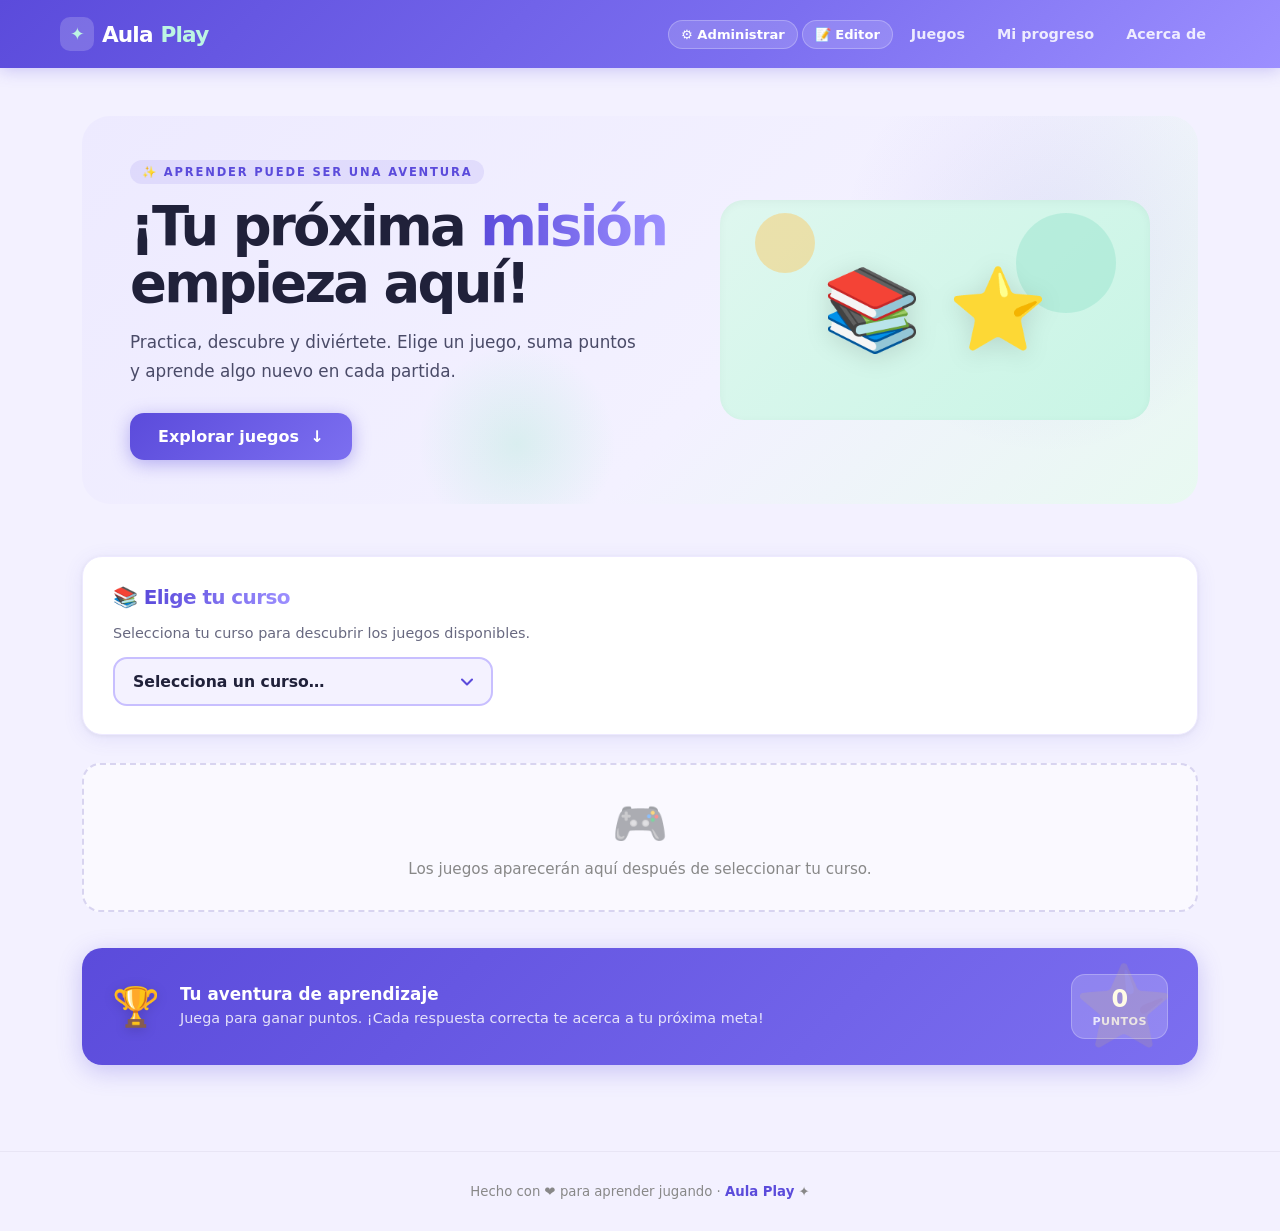
==== commit d7e15866: "Corregir encoding de index.html: acentos y emojis con entidades HTML" ====
--- a/index.html
+++ b/index.html
@@ -3,18 +3,18 @@
 <head>
 <meta charset="utf-8">
 <meta name="viewport" content="width=device-width, initial-scale=1">
-<title>Aula Play � aprende jugando</title>
+<title>Aula Play - aprende jugando</title>
 <link rel="stylesheet" href="css/styles.css">
 </head>
 <body><div id="app">
 <header>
   <a class="logo" href="index.html">
-    <span class="logo-icon">?</span>
+    <span class="logo-icon">&#10022;</span>
     Aula<span>Play</span>
   </a>
   <nav class="nav">
-    <a href="admin.html" class="nav-cta">?? Administrar</a>
-    <a href="Editor_json.html" class="nav-cta">?? Editor</a>
+    <a href="admin.html" class="nav-cta">&#9881;&#65039; Administrar</a>
+    <a href="Editor_json.html" class="nav-cta">&#128221; Editor</a>
     <a href="#juegos">Juegos</a>
     <a href="#progreso" class="nav-hide-sm">Mi progreso</a>
     <a href="#acerca" class="nav-hide-sm">Acerca de</a>
@@ -23,122 +23,122 @@
 <main>
 <section class="hero">
   <div>
-    <div class="eyebrow">? Aprender puede ser una aventura</div>
-    <h1>�Tu pr�xima <em>misi�n</em><br>empieza aqu�!</h1>
-    <p>Practica, descubre y divi�rtete. Elige un juego, suma puntos y aprende algo nuevo en cada partida.</p>
-    <a href="#juegos"><button class="btn">Explorar juegos &nbsp;?</button></a>
+    <div class="eyebrow">&#10024; Aprender puede ser una aventura</div>
+    <h1>&iexcl;Tu pr&oacute;xima <em>misi&oacute;n</em><br>empieza aqu&iacute;!</h1>
+    <p>Practica, descubre y divi&eacute;rtete. Elige un juego, suma puntos y aprende algo nuevo en cada partida.</p>
+    <a href="#juegos"><button class="btn">Explorar juegos &nbsp;&darr;</button></a>
   </div>
-  <div class="hero-art" aria-label="Ilustraci�n de una estrella y un libro">
+  <div class="hero-art" aria-label="Ilustraci&oacute;n de una estrella y un libro">
     <div class="bubble"></div>
     <div class="bubble two"></div>
-    <div class="emoji">?? ?</div>
+    <div class="emoji">&#128218; &#11088;</div>
   </div>
 </section>
 
 <section id="juegos">
-  <!-- ?? Selector de curso ?? -->
+  <!-- Selector de curso -->
   <div class="course-selector-wrap">
-    <p class="course-selector-label">?? <span>Elige tu curso</span></p>
+    <p class="course-selector-label">&#128218; <span>Elige tu curso</span></p>
     <p class="course-selector-hint">Selecciona tu curso para descubrir los juegos disponibles.</p>
     <select class="course-select" id="courseSelect"
             aria-label="Selecciona tu curso"
             onchange="selectCourse(this.value, this.options[this.selectedIndex].text)">
-      <option value="">Selecciona un curso�</option>
-      <option value="1">1.� b�sico</option>
-      <option value="2">2.� b�sico</option>
-      <option value="3">3.� b�sico</option>
-      <option value="4">4.� b�sico</option>
-      <option value="5">5.� b�sico</option>
-      <option value="6">6.� b�sico</option>
-      <option value="7">7.� b�sico</option>
-      <option value="8">8.� b�sico</option>
+      <option value="">Selecciona un curso&hellip;</option>
+      <option value="1">1.&ordm; b&aacute;sico</option>
+      <option value="2">2.&ordm; b&aacute;sico</option>
+      <option value="3">3.&ordm; b&aacute;sico</option>
+      <option value="4">4.&ordm; b&aacute;sico</option>
+      <option value="5">5.&ordm; b&aacute;sico</option>
+      <option value="6">6.&ordm; b&aacute;sico</option>
+      <option value="7">7.&ordm; b&aacute;sico</option>
+      <option value="8">8.&ordm; b&aacute;sico</option>
     </select>
   </div>
 
-  <!-- ?? Cabecera din�mica (oculta hasta seleccionar) ?? -->
+  <!-- Cabecera dinamica (oculta hasta seleccionar) -->
   <div class="section-head" id="games-section-head" style="display:none">
     <div>
-      <h2 id="games-title">?? Elige tu juego</h2>
-      <p id="games-subtitle">Peque�os retos para grandes ideas.</p>
+      <h2 id="games-title">&#127918; Elige tu juego</h2>
+      <p id="games-subtitle">Peque&ntilde;os retos para grandes ideas.</p>
     </div>
   </div>
 
-  <!-- ?? Placeholder visible antes de seleccionar ?? -->
+  <!-- Placeholder visible antes de seleccionar -->
   <div id="games-placeholder" aria-live="polite">
-    <span class="ph-icon">??</span>
-    Los juegos aparecer�n aqu� despu�s de seleccionar tu curso.
+    <span class="ph-icon">&#127918;</span>
+    Los juegos aparecer&aacute;n aqu&iacute; despu&eacute;s de seleccionar tu curso.
   </div>
 
-  <!-- ?? Grid de juegos: cada tarjeta enlaza a su p�gina independiente ?? -->
+  <!-- Grid de juegos: cada tarjeta enlaza a su pagina independiente -->
   <div class="cards" id="games-area">
     <a class="game-card" data-game-id="math" href="juegos/reto-matematico.html">
-      <div class="game-icon purple">?</div>
-      <h3>Reto matem�tico</h3>
+      <div class="game-icon purple">&#10135;</div>
+      <h3>Reto matem&aacute;tico</h3>
       <p>Resuelve operaciones y pon a prueba tu rapidez mental.</p>
       <span class="card-cta">Jugar ahora</span>
     </a>
     <a class="game-card" data-game-id="word" href="juegos/palabra-misteriosa.html">
-      <div class="game-icon yellow">??</div>
+      <div class="game-icon yellow">&#128292;</div>
       <h3>Palabra misteriosa</h3>
-      <p>Descubre la palabra usando una pista. �Cada letra cuenta!</p>
+      <p>Descubre la palabra usando una pista. &iexcl;Cada letra cuenta!</p>
       <span class="card-cta">Jugar ahora</span>
     </a>
     <a class="game-card" data-game-id="memory" href="juegos/memoria-conceptual.html">
-      <div class="game-icon green">??</div>
+      <div class="game-icon green">&#129504;</div>
       <h3>Memoria Conceptual</h3>
       <p>Asocia cada concepto con su respuesta y entrena tu memoria.</p>
       <span class="card-cta">Jugar ahora</span>
     </a>
     <a class="game-card" data-game-id="trivia" href="juegos/alternativas.html">
-      <div class="game-icon blue">??</div>
+      <div class="game-icon blue">&#127758;</div>
       <h3>Alternativas</h3>
-      <p>Elige la respuesta correcta entre cuatro opciones. �Pon a prueba tu conocimiento!</p>
+      <p>Elige la respuesta correcta entre cuatro opciones. &iexcl;Pon a prueba tu conocimiento!</p>
       <span class="card-cta">Jugar ahora</span>
     </a>
     <a class="game-card" data-game-id="synonym" href="juegos/sinonimos.html">
-      <div class="game-icon pink">??</div>
-      <h3>Sin�nimos expr�s</h3>
-      <p>Ampl�a tu vocabulario eligiendo palabras con significado parecido.</p>
+      <div class="game-icon pink">&#128214;</div>
+      <h3>Sin&oacute;nimos expr&eacute;s</h3>
+      <p>Ampl&iacute;a tu vocabulario eligiendo palabras con significado parecido.</p>
       <span class="card-cta">Jugar ahora</span>
     </a>
     <a class="game-card" data-game-id="surprise" href="juegos/desafio-sorpresa.html">
-      <div class="game-icon purple">??</div>
-      <h3>Desaf�o sorpresa</h3>
+      <div class="game-icon purple">&#127919;</div>
+      <h3>Desaf&iacute;o sorpresa</h3>
       <p>Una pregunta al azar para comprobar lo que sabes.</p>
-      <span class="card-cta">�Sorpr�ndeme!</span>
+      <span class="card-cta">&iexcl;Sorpr&eacute;ndeme!</span>
     </a>
     <a class="game-card" data-game-id="match" href="juegos/match.html">
-      <div class="game-icon blue">???</div>
+      <div class="game-icon blue">&#128444;&#65039;</div>
       <h3>Match: Imagen y concepto</h3>
-      <p>Relaciona cada imagen con su concepto. �Pon a prueba tu memoria visual!</p>
+      <p>Relaciona cada imagen con su concepto. &iexcl;Pon a prueba tu memoria visual!</p>
       <span class="card-cta">Jugar ahora</span>
     </a>
     <a class="game-card" data-game-id="vf" href="juegos/verdadero-falso.html">
-      <div class="game-icon yellow">?</div>
+      <div class="game-icon yellow">&#9989;</div>
       <h3>Verdadero o Falso</h3>
-      <p>Lee una afirmaci�n y decide si es verdadera o falsa. �Elige tu curso!</p>
+      <p>Lee una afirmaci&oacute;n y decide si es verdadera o falsa. &iexcl;Elige tu curso!</p>
       <span class="card-cta">Jugar ahora</span>
     </a>
   </div>
 </section>
 
 <section class="progress" id="progreso">
-  <div class="progress-icon">??</div>
+  <div class="progress-icon">&#127942;</div>
   <div class="progress-copy">
     <h3>Tu aventura de aprendizaje</h3>
-    <p>Juega para ganar puntos. �Cada respuesta correcta te acerca a tu pr�xima meta!</p>
+    <p>Juega para ganar puntos. &iexcl;Cada respuesta correcta te acerca a tu pr&oacute;xima meta!</p>
   </div>
   <div class="points"><span id="score">0</span></div>
 </section>
 </main>
 <footer id="acerca">
-  Hecho con ?? para aprender jugando � <strong>Aula Play</strong> ?
+  Hecho con &#10084;&#65039; para aprender jugando &middot; <strong>Aula Play</strong> &#10022;
 </footer>
 </div>
 
 <script src="js/comun.js"></script>
 <script>
-// ?? Selector de curso: muestra/oculta las tarjetas de juego ??????
+// Selector de curso: muestra/oculta las tarjetas de juego
 function selectCourse(value, label) {
   const area        = document.getElementById('games-area');
   const placeholder = document.getElementById('games-placeholder');
@@ -155,11 +155,11 @@
   placeholder.style.display = 'none';
   secHead.style.display     = 'flex';
   area.classList.add('visible');
-  title.textContent    = '?? Juegos para ' + label;
+  title.textContent    = '\u{1F3AE} Juegos para ' + label;
   subtitle.textContent = 'Practica y aprende con los juegos de ' + label + '.';
 }
 
-// ?? Visibilidad de juegos seg�n configuraci�n del administrador ??
+// Visibilidad de juegos segun configuracion del administrador
 (function applyGameVisibility() {
   const STORAGE_KEY = 'karyplay_games';
   let settings = {};
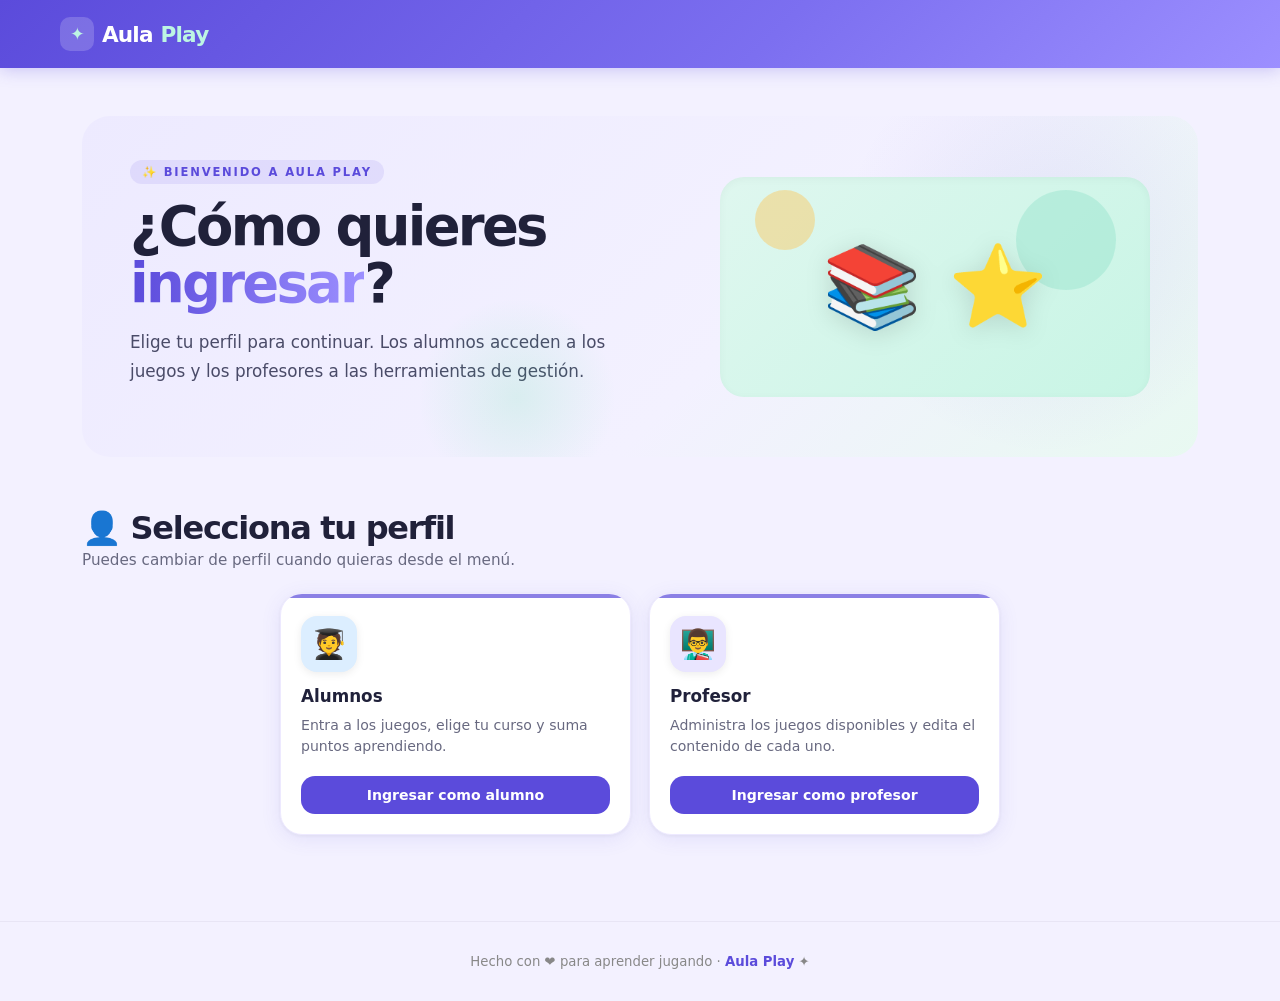
==== commit 42b3f38c: "Portada por perfil (Profesor/Alumnos) y editor JSON por juego - index.html pasa a ser la portada de " ====
--- a/index.html
+++ b/index.html
@@ -3,7 +3,7 @@
 <head>
 <meta charset="utf-8">
 <meta name="viewport" content="width=device-width, initial-scale=1">
-<title>Aula Play - aprende jugando</title>
+<title>Aula Play - elige tu perfil</title>
 <link rel="stylesheet" href="css/styles.css">
 </head>
 <body><div id="app">
@@ -12,21 +12,13 @@
     <span class="logo-icon">&#10022;</span>
     Aula<span>Play</span>
   </a>
-  <nav class="nav">
-    <a href="admin.html" class="nav-cta">&#9881;&#65039; Administrar</a>
-    <a href="Editor_json.html" class="nav-cta">&#128221; Editor</a>
-    <a href="#juegos">Juegos</a>
-    <a href="#progreso" class="nav-hide-sm">Mi progreso</a>
-    <a href="#acerca" class="nav-hide-sm">Acerca de</a>
-  </nav>
 </header>
 <main>
 <section class="hero">
   <div>
-    <div class="eyebrow">&#10024; Aprender puede ser una aventura</div>
-    <h1>&iexcl;Tu pr&oacute;xima <em>misi&oacute;n</em><br>empieza aqu&iacute;!</h1>
-    <p>Practica, descubre y divi&eacute;rtete. Elige un juego, suma puntos y aprende algo nuevo en cada partida.</p>
-    <a href="#juegos"><button class="btn">Explorar juegos &nbsp;&darr;</button></a>
+    <div class="eyebrow">&#10024; Bienvenido a Aula Play</div>
+    <h1>&iquest;C&oacute;mo quieres <em>ingresar</em>?</h1>
+    <p>Elige tu perfil para continuar. Los alumnos acceden a los juegos y los profesores a las herramientas de gesti&oacute;n.</p>
   </div>
   <div class="hero-art" aria-label="Ilustraci&oacute;n de una estrella y un libro">
     <div class="bubble"></div>
@@ -35,100 +27,28 @@
   </div>
 </section>
 
-<section id="juegos">
-  <!-- Selector de curso -->
-  <div class="course-selector-wrap">
-    <p class="course-selector-label">&#128218; <span>Elige tu curso</span></p>
-    <p class="course-selector-hint">Selecciona tu curso para descubrir los juegos disponibles.</p>
-    <select class="course-select" id="courseSelect"
-            aria-label="Selecciona tu curso"
-            onchange="selectCourse(this.value, this.options[this.selectedIndex].text)">
-      <option value="">Selecciona un curso&hellip;</option>
-      <option value="1">1.&ordm; b&aacute;sico</option>
-      <option value="2">2.&ordm; b&aacute;sico</option>
-      <option value="3">3.&ordm; b&aacute;sico</option>
-      <option value="4">4.&ordm; b&aacute;sico</option>
-      <option value="5">5.&ordm; b&aacute;sico</option>
-      <option value="6">6.&ordm; b&aacute;sico</option>
-      <option value="7">7.&ordm; b&aacute;sico</option>
-      <option value="8">8.&ordm; b&aacute;sico</option>
-    </select>
-  </div>
-
-  <!-- Cabecera dinamica (oculta hasta seleccionar) -->
-  <div class="section-head" id="games-section-head" style="display:none">
+<section id="perfiles">
+  <div class="section-head">
     <div>
-      <h2 id="games-title">&#127918; Elige tu juego</h2>
-      <p id="games-subtitle">Peque&ntilde;os retos para grandes ideas.</p>
+      <h2>&#128100; Selecciona tu perfil</h2>
+      <p>Puedes cambiar de perfil cuando quieras desde el men&uacute;.</p>
     </div>
   </div>
 
-  <!-- Placeholder visible antes de seleccionar -->
-  <div id="games-placeholder" aria-live="polite">
-    <span class="ph-icon">&#127918;</span>
-    Los juegos aparecer&aacute;n aqu&iacute; despu&eacute;s de seleccionar tu curso.
-  </div>
-
-  <!-- Grid de juegos: cada tarjeta enlaza a su pagina independiente -->
-  <div class="cards" id="games-area">
-    <a class="game-card" data-game-id="math" href="juegos/reto-matematico.html">
-      <div class="game-icon purple">&#10135;</div>
-      <h3>Reto matem&aacute;tico</h3>
-      <p>Resuelve operaciones y pon a prueba tu rapidez mental.</p>
-      <span class="card-cta">Jugar ahora</span>
+  <div class="cards cards-roles visible">
+    <a class="game-card" href="alumnos.html">
+      <div class="game-icon blue">&#129489;&#8205;&#127891;</div>
+      <h3>Alumnos</h3>
+      <p>Entra a los juegos, elige tu curso y suma puntos aprendiendo.</p>
+      <span class="card-cta">Ingresar como alumno</span>
     </a>
-    <a class="game-card" data-game-id="word" href="juegos/palabra-misteriosa.html">
-      <div class="game-icon yellow">&#128292;</div>
-      <h3>Palabra misteriosa</h3>
-      <p>Descubre la palabra usando una pista. &iexcl;Cada letra cuenta!</p>
-      <span class="card-cta">Jugar ahora</span>
-    </a>
-    <a class="game-card" data-game-id="memory" href="juegos/memoria-conceptual.html">
-      <div class="game-icon green">&#129504;</div>
-      <h3>Memoria Conceptual</h3>
-      <p>Asocia cada concepto con su respuesta y entrena tu memoria.</p>
-      <span class="card-cta">Jugar ahora</span>
-    </a>
-    <a class="game-card" data-game-id="trivia" href="juegos/alternativas.html">
-      <div class="game-icon blue">&#127758;</div>
-      <h3>Alternativas</h3>
-      <p>Elige la respuesta correcta entre cuatro opciones. &iexcl;Pon a prueba tu conocimiento!</p>
-      <span class="card-cta">Jugar ahora</span>
-    </a>
-    <a class="game-card" data-game-id="synonym" href="juegos/sinonimos.html">
-      <div class="game-icon pink">&#128214;</div>
-      <h3>Sin&oacute;nimos expr&eacute;s</h3>
-      <p>Ampl&iacute;a tu vocabulario eligiendo palabras con significado parecido.</p>
-      <span class="card-cta">Jugar ahora</span>
-    </a>
-    <a class="game-card" data-game-id="surprise" href="juegos/desafio-sorpresa.html">
-      <div class="game-icon purple">&#127919;</div>
-      <h3>Desaf&iacute;o sorpresa</h3>
-      <p>Una pregunta al azar para comprobar lo que sabes.</p>
-      <span class="card-cta">&iexcl;Sorpr&eacute;ndeme!</span>
-    </a>
-    <a class="game-card" data-game-id="match" href="juegos/match.html">
-      <div class="game-icon blue">&#128444;&#65039;</div>
-      <h3>Match: Imagen y concepto</h3>
-      <p>Relaciona cada imagen con su concepto. &iexcl;Pon a prueba tu memoria visual!</p>
-      <span class="card-cta">Jugar ahora</span>
-    </a>
-    <a class="game-card" data-game-id="vf" href="juegos/verdadero-falso.html">
-      <div class="game-icon yellow">&#9989;</div>
-      <h3>Verdadero o Falso</h3>
-      <p>Lee una afirmaci&oacute;n y decide si es verdadera o falsa. &iexcl;Elige tu curso!</p>
-      <span class="card-cta">Jugar ahora</span>
+    <a class="game-card" href="profesor.html">
+      <div class="game-icon purple">&#128104;&#8205;&#127979;</div>
+      <h3>Profesor</h3>
+      <p>Administra los juegos disponibles y edita el contenido de cada uno.</p>
+      <span class="card-cta">Ingresar como profesor</span>
     </a>
   </div>
-</section>
-
-<section class="progress" id="progreso">
-  <div class="progress-icon">&#127942;</div>
-  <div class="progress-copy">
-    <h3>Tu aventura de aprendizaje</h3>
-    <p>Juega para ganar puntos. &iexcl;Cada respuesta correcta te acerca a tu pr&oacute;xima meta!</p>
-  </div>
-  <div class="points"><span id="score">0</span></div>
 </section>
 </main>
 <footer id="acerca">
@@ -137,38 +57,5 @@
 </div>
 
 <script src="js/comun.js"></script>
-<script>
-// Selector de curso: muestra/oculta las tarjetas de juego
-function selectCourse(value, label) {
-  const area        = document.getElementById('games-area');
-  const placeholder = document.getElementById('games-placeholder');
-  const secHead     = document.getElementById('games-section-head');
-  const title       = document.getElementById('games-title');
-  const subtitle    = document.getElementById('games-subtitle');
-
-  if (!value) {
-    area.classList.remove('visible');
-    placeholder.style.display = 'block';
-    secHead.style.display     = 'none';
-    return;
-  }
-  placeholder.style.display = 'none';
-  secHead.style.display     = 'flex';
-  area.classList.add('visible');
-  title.textContent    = '\u{1F3AE} Juegos para ' + label;
-  subtitle.textContent = 'Practica y aprende con los juegos de ' + label + '.';
-}
-
-// Visibilidad de juegos segun configuracion del administrador
-(function applyGameVisibility() {
-  const STORAGE_KEY = 'karyplay_games';
-  let settings = {};
-  try { settings = JSON.parse(localStorage.getItem(STORAGE_KEY) || '{}'); } catch {}
-  document.querySelectorAll('.game-card[data-game-id]').forEach(card => {
-    const id = card.getAttribute('data-game-id');
-    if (settings[id] === false) card.style.display = 'none';
-  });
-})();
-</script>
 </body>
 </html>
--- a/css/styles.css
+++ b/css/styles.css
@@ -284,6 +284,17 @@
   display:grid;
   grid-template-columns:repeat(4, minmax(0,1fr));
   gap:18px;
+}
+/* Variante para la portada de roles (Alumnos / Profesor):
+   dos tarjetas grandes y centradas en lugar de la rejilla de juegos. */
+.cards-roles {
+  grid-template-columns:repeat(2, minmax(0,1fr));
+  max-width:720px;
+  margin:0 auto;
+}
+.cards-roles .game-card { min-height:240px; }
+@media(max-width:560px) {
+  .cards-roles { grid-template-columns:1fr; }
 }
 .game-card {
   background:light-dark(#FFFFFF, #1e1e34);
@@ -722,10 +733,6 @@
 /* ═══════════════════════════════════════════════════════════════
    VERDADERO O FALSO
 ═══════════════════════════════════════════════════════════════ */
-.vf-course-grid{display:grid;grid-template-columns:repeat(auto-fill,minmax(160px,1fr));gap:10px;margin-top:14px}
-.vf-course-btn{border:2px solid light-dark(#e6e4f2,#44445d);border-radius:13px;background:light-dark(#faf9ff,#2b2b42);color:inherit;cursor:pointer;padding:14px 10px;font:inherit;font-size:.88rem;font-weight:700;text-align:center;transition:border-color .15s,background .15s}
-.vf-course-btn:hover{border-color:#7567e8;background:light-dark(#eceaff,#34345a)}
-.vf-course-num{font-size:1.5rem;display:block;margin-bottom:4px}
 .vf-afirmacion{font-size:1.1rem;font-weight:800;margin:18px 0 20px;line-height:1.45;padding:16px;background:light-dark(#f4f2ff,#2b2b42);border-radius:13px;border-left:4px solid #5B4BDB}
 .vf-btns{display:grid;grid-template-columns:1fr 1fr;gap:12px;margin-bottom:4px}
 .vf-btn{padding:16px;border:2px solid transparent;border-radius:13px;cursor:pointer;font:inherit;font-size:1rem;font-weight:800;transition:all .15s}
@@ -774,7 +781,6 @@
   .match-img-btn img,.match-img-error{height:90px}
 }
 @media(max-width:400px) {
-  .vf-course-grid{grid-template-columns:1fr 1fr}
   .vf-btns{grid-template-columns:1fr}
   .cards { grid-template-columns:1fr; }
 }
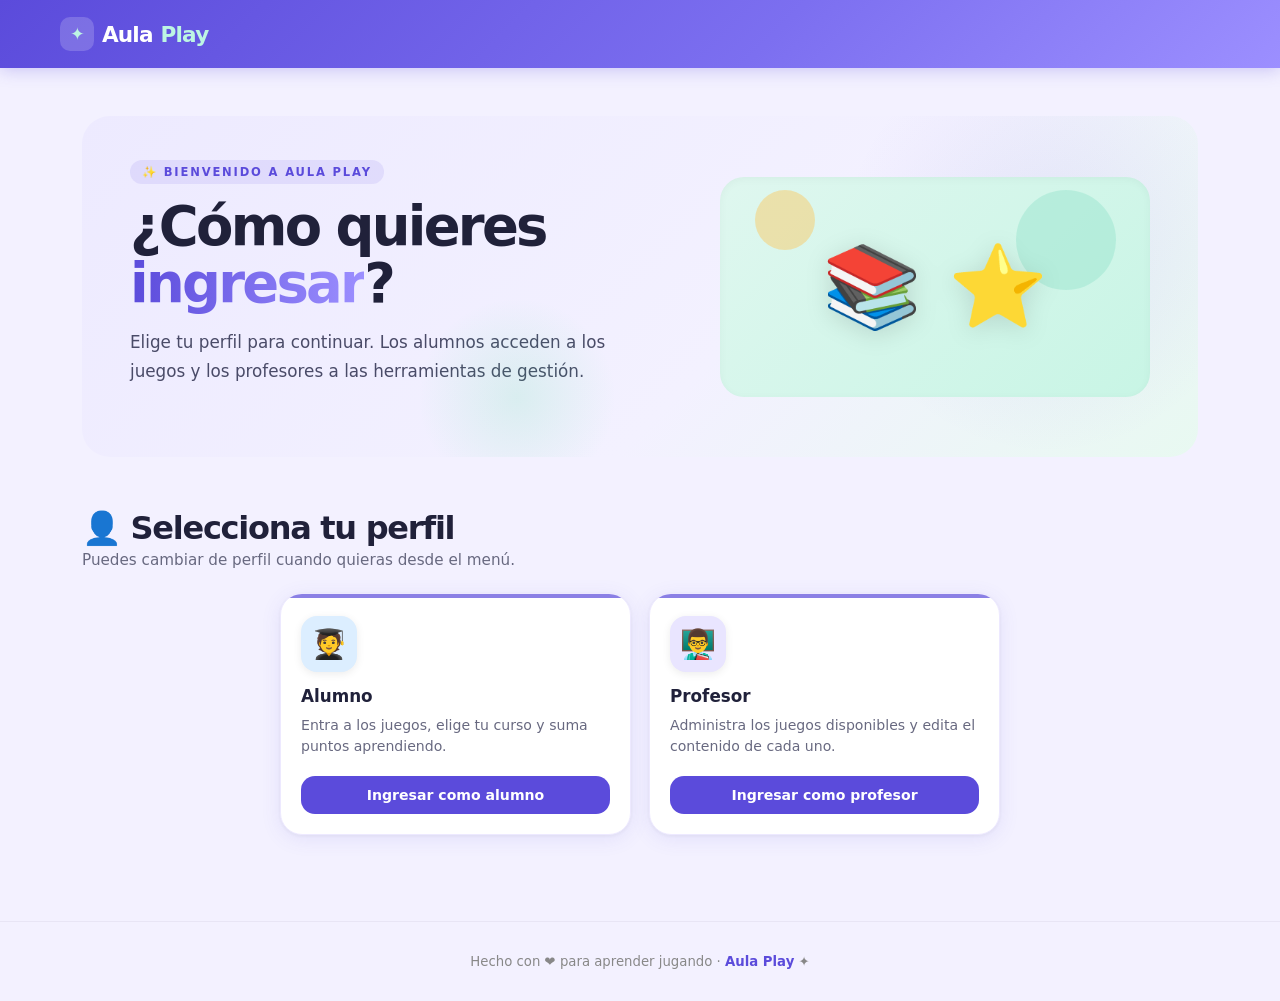
==== commit 36a1faab: "Administracion de juegos por curso y ajustes de perfil - admin.html: primero se elige el curso y lue" ====
--- a/index.html
+++ b/index.html
@@ -36,9 +36,9 @@
   </div>
 
   <div class="cards cards-roles visible">
-    <a class="game-card" href="alumnos.html">
+    <a class="game-card" href="alumnos.html?nuevo=1">
       <div class="game-icon blue">&#129489;&#8205;&#127891;</div>
-      <h3>Alumnos</h3>
+      <h3>Alumno</h3>
       <p>Entra a los juegos, elige tu curso y suma puntos aprendiendo.</p>
       <span class="card-cta">Ingresar como alumno</span>
     </a>
